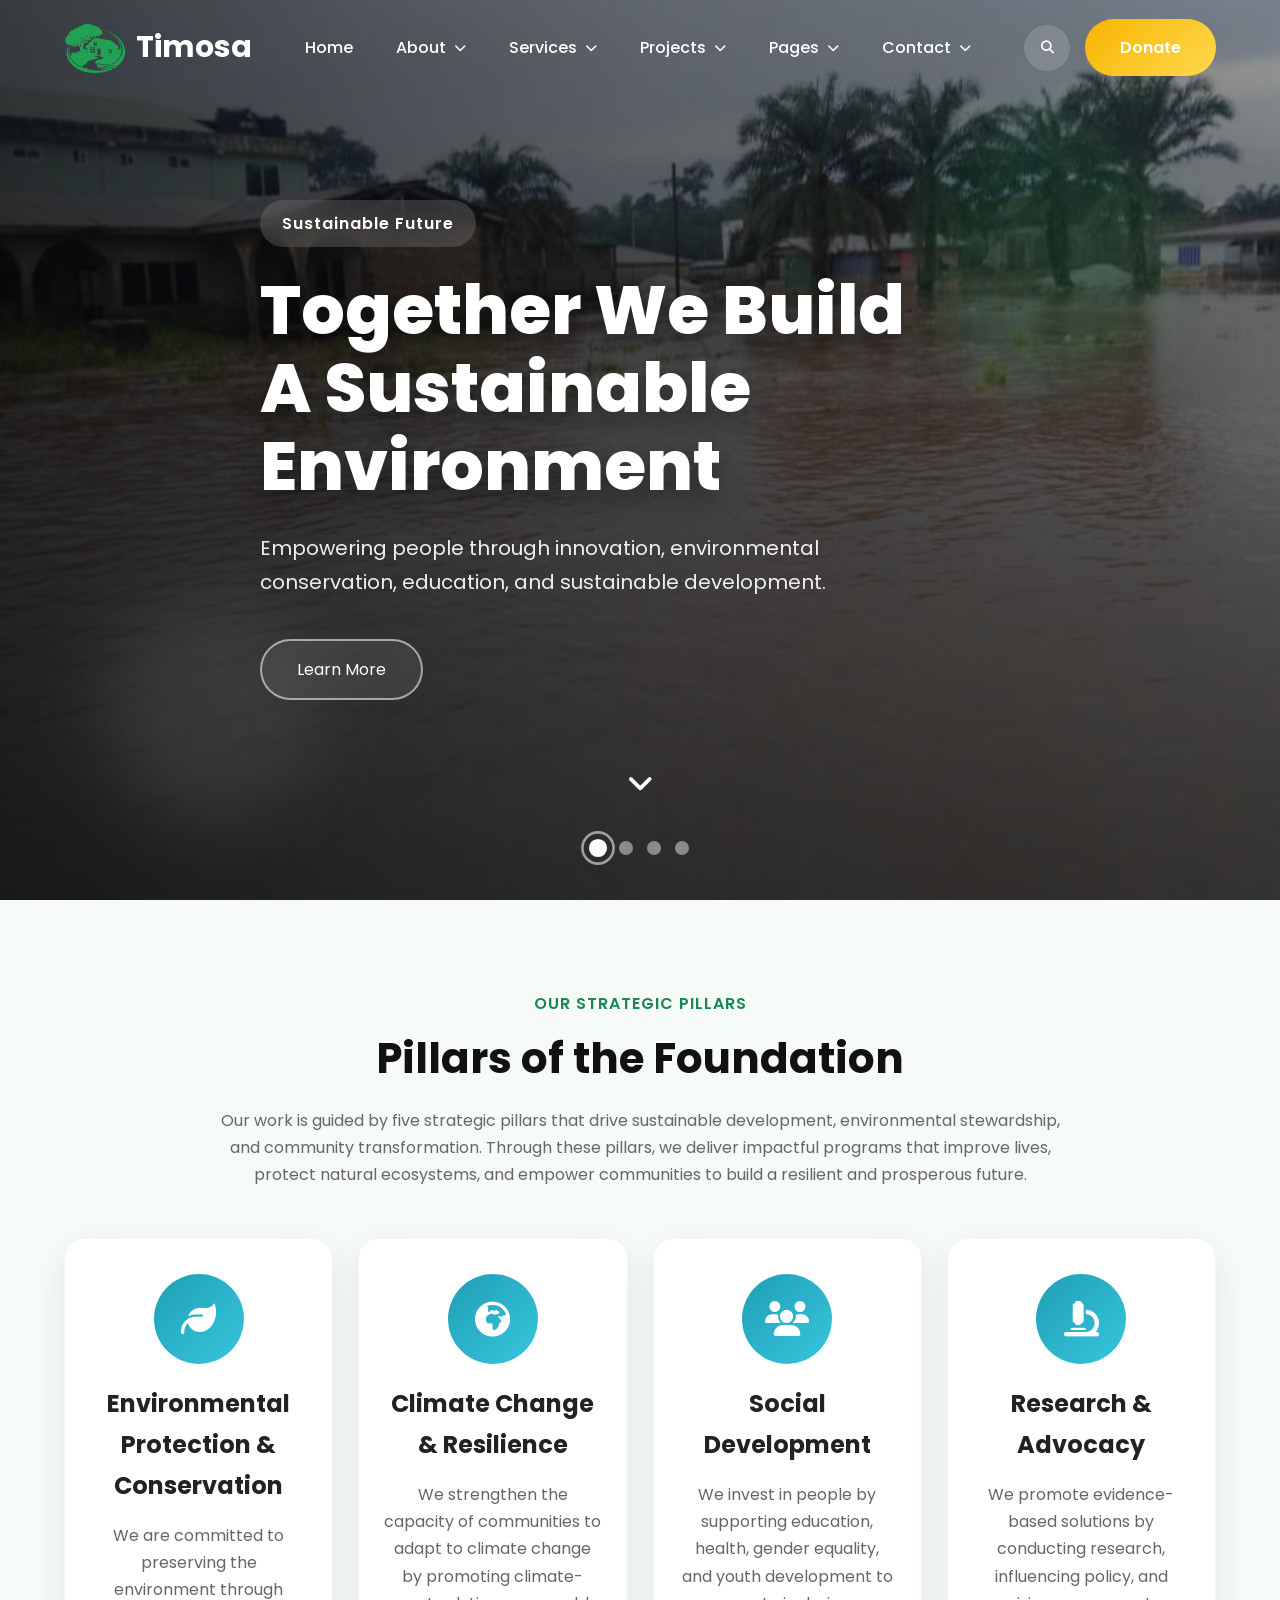
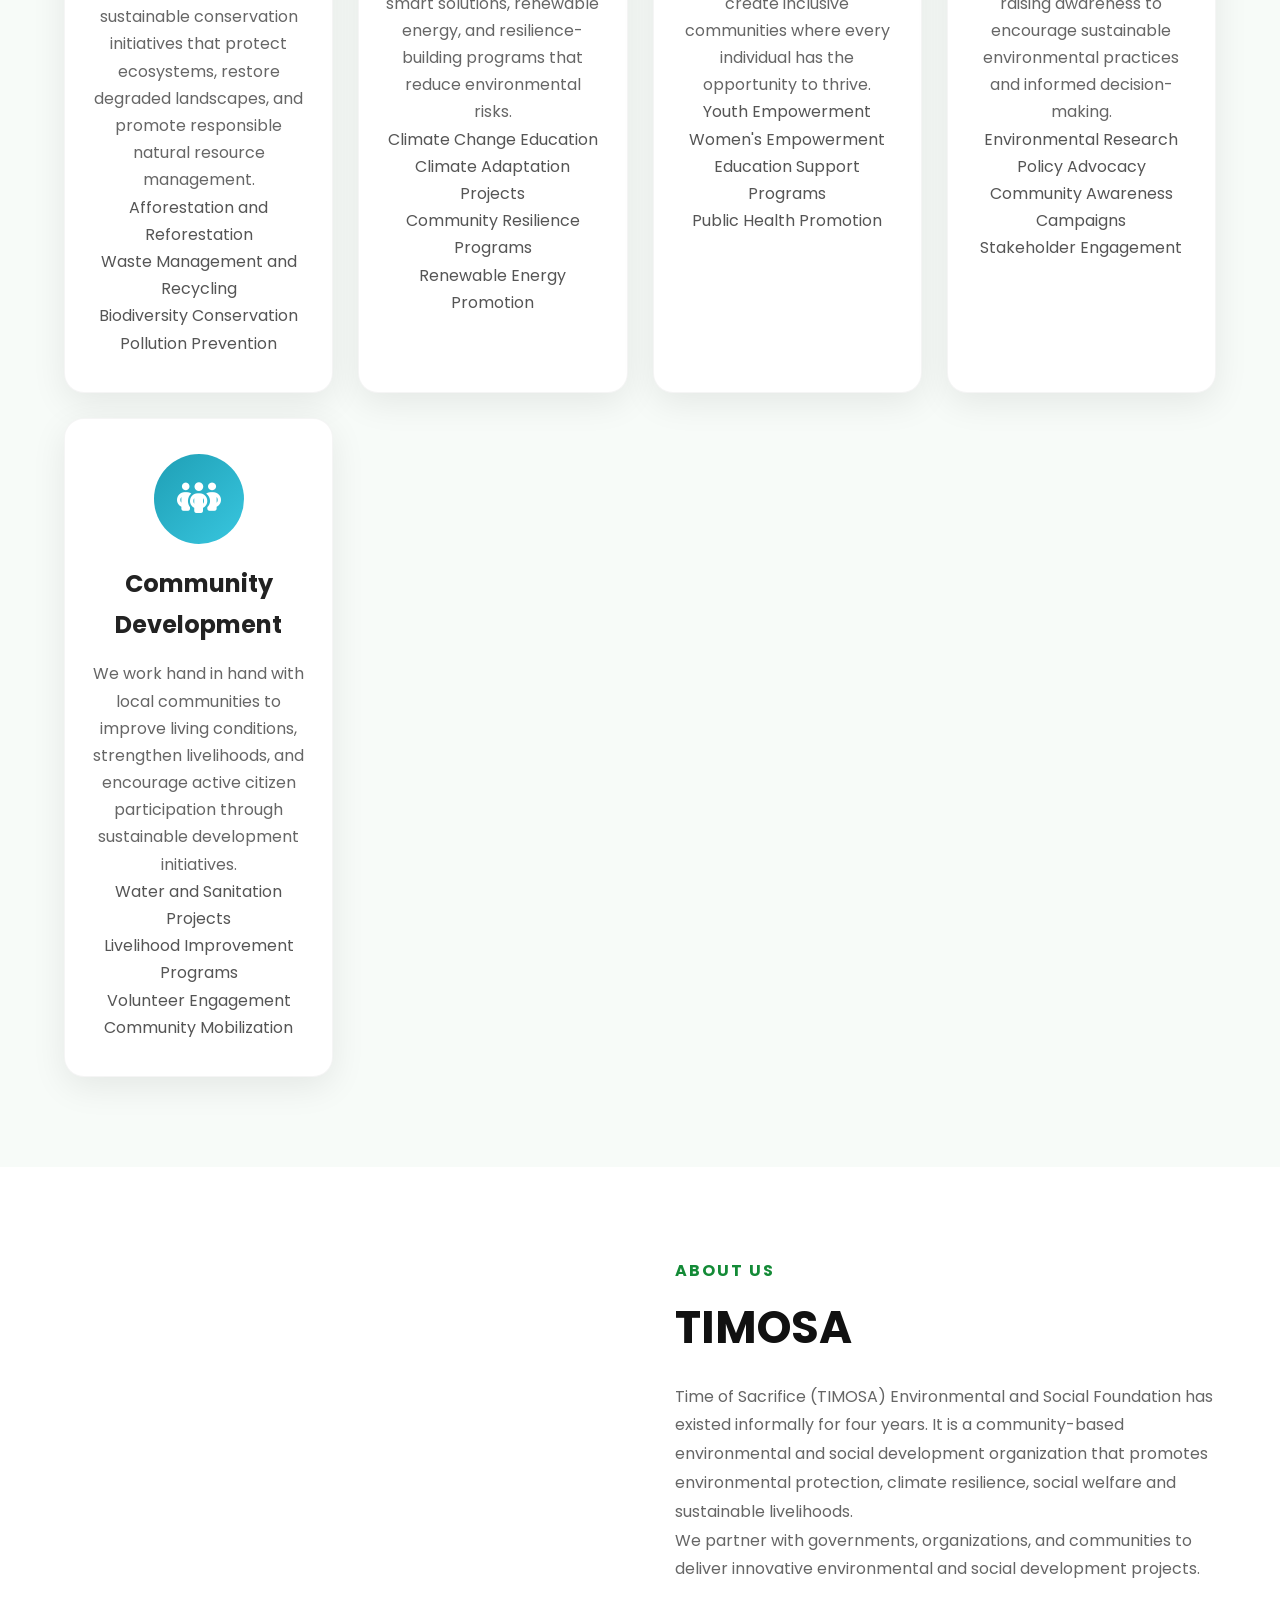
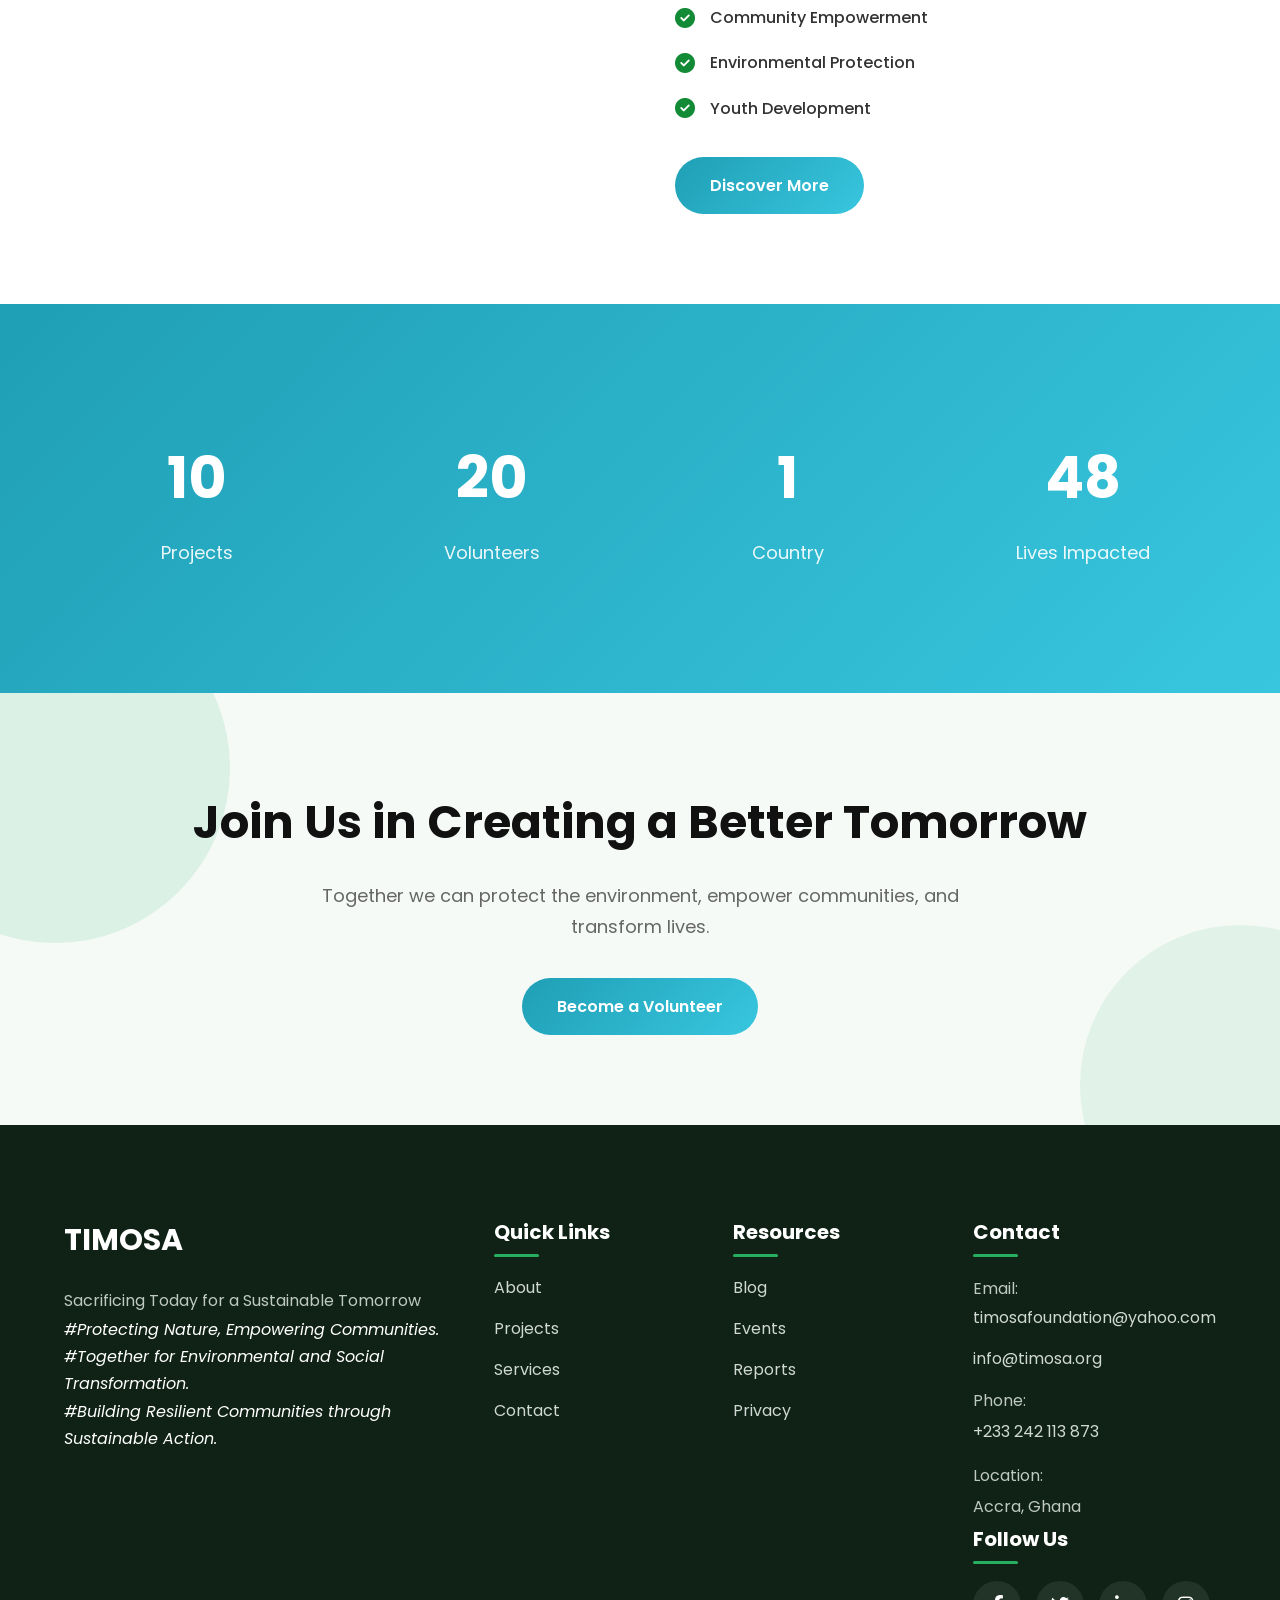
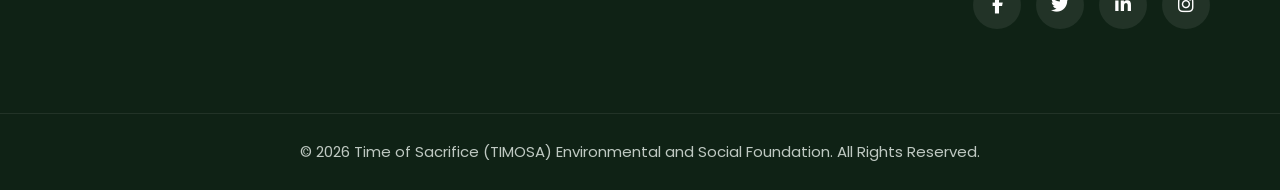
==== index.html @ 7f871d1c "Update index.html" ====
<!DOCTYPE html>
<html lang="en">
<head>
    <meta charset="UTF-8">
    <meta name="viewport" content="width=device-width, initial-scale=1.0">
    <title>TIMOSA Foundation</title>

    <!-- Google Fonts -->
    <link rel="preconnect" href="https://fonts.googleapis.com">
    <link rel="preconnect" href="https://fonts.gstatic.com" crossorigin>

    <link href="https://fonts.googleapis.com/css2?family=Poppins:wght@300;400;500;600;700;800&display=swap" rel="stylesheet">

    <!-- Font Awesome -->
    <link rel="stylesheet"
          href="https://cdnjs.cloudflare.com/ajax/libs/font-awesome/6.6.0/css/all.min.css">

    <link rel="stylesheet" href="style.css">
</head>

<body>

<!--================ PRELOADER ================-->

<div id="preloader">
    <div class="loader">
        <span></span>
        <span></span>
        <span></span>
    </div>
</div>

<!--================ HEADER ================-->



<header id="header">

    <div class="container">

        <nav class="navbar">

            <a href="#" class="logo">
				<img src="logo/logo-green.png" height="50px;">
                Timosa
            </a>

            <ul class="nav-links">

                <li class="dropdown">

                    <a href="index.html">
                        Home
                        
                    </a>

                </li>

                <li class="dropdown">

                    <a href="about.html">
                        About
                        <i class="fas fa-chevron-down"></i>
                    </a>
					

                    <div class="dropdown-menu">

                        <a href="about.html">Mission</a>
                        <a href="about.html">Core Values</a>
                        <a href="about.html">Strategic Pillar/Objectives</a>
						<a href="about.html">Our Story</a>
                        <a href="our_team.html">Our Team</a>

                    </div>

                </li>

                <li class="dropdown">

                    <a href="services.html">
                        Services
                        <i class="fas fa-chevron-down"></i>
                    </a>

                    <div class="dropdown-menu mega">

                        <div>

                            <h4>Solutions</h4>

                            <a href="services.html">Community Clean Up</a>
                            <a href="#">Clean Water</a>
                            <a href="#">Reafforestation</a>

                        </div>

                        <div>

                            <h4>Programs</h4>

                            <a href="#">Health</a>
                            <a href="#">Education</a>
                            <a href="#">Environment</a>

                        </div>

                    </div>

                </li>

                <li class="dropdown">

                    <a href="#">
                        Projects
                        <i class="fas fa-chevron-down"></i>
                    </a>

                    <div class="dropdown-menu">

                        <a href="#">Current Projects</a>
                        <a href="#">Gallery</a>
                        <a href="#">Success Stories</a>

                    </div>

                </li>

                <li class="dropdown">

                    <a href="#">
                        Pages
                        <i class="fas fa-chevron-down"></i>
                    </a>

                    <div class="dropdown-menu">

                        <a href="#">FAQ</a>
                        <a href="#">Testimonials</a>
                        <a href="#">Blog</a>

                    </div>

                </li>

                <li class="dropdown">

                    <a href="#">
                        Contact
                        <i class="fas fa-chevron-down"></i>
                    </a>

                    <div class="dropdown-menu">

                        <a href="#">Contact Us</a>
                        <a href="#">Support</a>
                        <a href="#">Donate</a>

                    </div>

                </li>

            </ul>

            <div class="nav-right">

                <button class="search-btn">
                    <i class="fas fa-search"></i>
                </button>

                <a href="#" class="btn-primary" style=" background:linear-gradient(135deg,#f7b500,#ffd84d);">
                    Donate
                </a>

                <div class="menu-toggle">

                    <span></span>
                    <span></span>
                    <span></span>

                </div>

            </div>

        </nav>

    </div>

</header>

<!--================ HERO ================-->
<section id="home" class="hero">

    <div class="hero-slider">

        <div class="slide active"
             style="background-image:url('images/1.jpg');">
        </div>

        <div class="slide"
             style="background-image:url('images/2.jpg');">
        </div>

        <div class="slide"
             style="background-image:url('images/3.jpg');">
        </div>

        <div class="slide"
             style="background-image:url('images/4.jpg');">
        </div>

    </div>

    <div class="overlay"></div>

    <div class="hero-content">

        <span class="subtitle">
            Sustainable Future
        </span>

        <h1>
            Together We Build
            <br>
            A Sustainable Environment
        </h1>

        <p>
			
            Empowering people through innovation,
            environmental conservation, education,
            and sustainable development.

        </p>

        <div class="hero-buttons">

       <!----     <a href="#" class="btn-primary">
                Get Started
            </a>  --->

            <a href="#" class="btn-secondary">
                Learn More
            </a>

        </div>

    </div>
	
	

    <div class="slider-navigation">

        <span class="dot active"></span>
        <span class="dot"></span>
        <span class="dot"></span>
        <span class="dot"></span>

    </div>

    <div class="scroll-down">

        <i class="fa-solid fa-angle-down"></i>

    </div>

</section>

<!--================ STRATEGIC PILLARS ================-->

<section id="features" class="features">

    <div class="container">

        <div class="section-title">

            <span>Our Strategic Pillars</span>

            <h2>
                Pillars of the Foundation
            </h2>

            <p style="max-width:850px; margin:20px auto 0;">
                Our work is guided by five strategic pillars that drive sustainable development,
                environmental stewardship, and community transformation. Through these pillars,
                we deliver impactful programs that improve lives, protect natural ecosystems,
                and empower communities to build a resilient and prosperous future.
            </p>

        </div>

        <div class="feature-grid">

            <!-- Pillar 1 -->

            <div class="feature-card">

                <i class="fas fa-leaf" style=" background:linear-gradient(135deg,#1f9fb5,#38c6df); color: white;"></i>

                <h3>Environmental Protection & Conservation</h3>

                <p>
                    We are committed to preserving the environment through sustainable conservation
                    initiatives that protect ecosystems, restore degraded landscapes, and promote
                    responsible natural resource management.
                </p>

                <ul class="pillar-list">
                    <li>Afforestation and Reforestation</li>
                    <li>Waste Management and Recycling</li>
                    <li>Biodiversity Conservation</li>
                    <li>Pollution Prevention</li>
                </ul>

            </div>

            <!-- Pillar 2 -->

            <div class="feature-card">

                <i class="fas fa-earth-africa" style=" background:linear-gradient(135deg,#1f9fb5,#38c6df); color: white;"></i>

                <h3>Climate Change & Resilience</h3>

                <p>
                    We strengthen the capacity of communities to adapt to climate change by promoting
                    climate-smart solutions, renewable energy, and resilience-building programs that
                    reduce environmental risks.
                </p>

                <ul class="pillar-list">
                    <li>Climate Change Education</li>
                    <li>Climate Adaptation Projects</li>
                    <li>Community Resilience Programs</li>
                    <li>Renewable Energy Promotion</li>
                </ul>

            </div>

            <!-- Pillar 3 -->

            <div class="feature-card">

                <i class="fas fa-users" style=" background:linear-gradient(135deg,#1f9fb5,#38c6df); color: white;"></i>

                <h3>Social Development</h3>

                <p>
                    We invest in people by supporting education, health, gender equality, and youth
                    development to create inclusive communities where every individual has the
                    opportunity to thrive.
                </p>

                <ul class="pillar-list">
                    <li>Youth Empowerment</li>
                    <li>Women's Empowerment</li>
                    <li>Education Support Programs</li>
                    <li>Public Health Promotion</li>
                </ul>

            </div>

            <!-- Pillar 4 -->

            <div class="feature-card">

                <i class="fas fa-microscope" style=" background:linear-gradient(135deg,#1f9fb5,#38c6df); color: white;"></i>

                <h3>Research & Advocacy</h3>

                <p>
                    We promote evidence-based solutions by conducting research, influencing policy,
                    and raising awareness to encourage sustainable environmental practices and
                    informed decision-making.
                </p>

                <ul class="pillar-list">
                    <li>Environmental Research</li>
                    <li>Policy Advocacy</li>
                    <li>Community Awareness Campaigns</li>
                    <li>Stakeholder Engagement</li>
                </ul>

            </div>

            <!-- Pillar 5 -->

            <div class="feature-card">

                <i class="fas fa-people-group" style=" background:linear-gradient(135deg,#1f9fb5,#38c6df); color: white;"></i>

                <h3>Community Development</h3>

                <p>
                    We work hand in hand with local communities to improve living conditions,
                    strengthen livelihoods, and encourage active citizen participation through
                    sustainable development initiatives.
                </p>

                <ul class="pillar-list">
                    <li>Water and Sanitation Projects</li>
                    <li>Livelihood Improvement Programs</li>
                    <li>Volunteer Engagement</li>
                    <li>Community Mobilization</li>
                </ul>

            </div>

        </div>

    </div>

</section>
<!--================ ABOUT ================-->

<section id="about" class="about">

    <div class="container about-grid">

        <div class="about-image">

            <img src="images/about.png" alt="">

        </div>

        <div class="about-content">

            <span>About Us</span>

            <h2>

                TIMOSA

            </h2>

            <p>
			
				Time of Sacrifice (TIMOSA) Environmental and Social Foundation 
				has existed informally for four years. It is a community-based 
				environmental and social development organization that promotes 
				environmental protection, climate resilience, social welfare and 
				sustainable livelihoods. <br>
	
                We partner with governments, organizations,
                and communities to deliver innovative
                environmental and social development projects.

            </p>

            <ul>

                <li><i class="fas fa-check-circle"></i> Community Empowerment</li>

                <li><i class="fas fa-check-circle"></i> Environmental Protection</li>

                <li><i class="fas fa-check-circle"></i> Youth Development</li>

            </ul>

            <a href="#" class="btn-primary" style=" background:linear-gradient(135deg,#1f9fb5,#38c6df); color: white;">

                Discover More

            </a>

        </div>

    </div>

</section>


<!--================ STATS ================-->

<section id="stats" class="stats" style=" background:linear-gradient(135deg,#1f9fb5,#38c6df);">

    <div class="container">

        <div class="stat">

            <h2 class="counter" data-target="10">0</h2>

            <p>Projects</p>

        </div>

        <div class="stat">

            <h2 class="counter" data-target="20">0</h2>

            <p>Volunteers</p>

        </div>

        <div class="stat">

            <h2 class="counter" data-target="1">0</h2>

            <p>Country</p>

        </div>

        <div class="stat">

            <h2 class="counter" data-target="100">0</h2>

            <p>Lives Impacted</p>

        </div>

    </div>

</section>

<!--================ CTA ================-->

<section id="contact" class="cta">

    <div class="container">

        <h2>

            Join Us in Creating a Better Tomorrow

        </h2>

        <p>

            Together we can protect the environment,
            empower communities, and transform lives.

        </p>

        <a href="#" class="btn-primary" style=" background:linear-gradient(135deg,#1f9fb5,#38c6df); color: white;">

            Become a Volunteer

        </a>

    </div>

</section>

<!--================ FOOTER ================-->

<footer>

    <div class="container footer-grid">

        <div>

            <h3>TIMOSA</h3>

            <p>
			Sacrificing Today for a Sustainable Tomorrow
			<ul>
			<li><i>#Protecting Nature, Empowering Communities.</i></li>
			<li><i> #Together for Environmental and Social Transformation.</i></li>
			<li><i> #Building Resilient Communities through Sustainable Action.</i></li>
			</ul>

            </p>

        </div>

        <div>

            <h4>Quick Links</h4>

            <a href="about.html">About</a>
            <a href="#">Projects</a>
            <a href="services.html">Services</a>
            <a href="#">Contact</a>

        </div>

        <div>

            <h4>Resources</h4>

            <a href="#">Blog</a>
            <a href="#">Events</a>
            <a href="#">Reports</a>
            <a href="#">Privacy</a>

        </div>

<div class="footer-social">

	<div class="footer-links"> 
	<h4>Contact</h4>
			<p>Email:</p>
			 <a href="mailto:timosafoundation@yahoo.com"> timosafoundation@yahoo.com </a>
			 <a href="mailto:info@timosa.org"> info@timosa.org </a>
			 <p>Phone:</p>
			<p><a href="tel:+233242113873">+233 242 113 873</a></p>
			<p>Location:</p>
			<p>Accra, Ghana</p>
	</div>
	
        <h4>Follow Us</h4>

            <div class="socials">
                <a href="#"><i class="fab fa-facebook-f"></i></a>
                <a href="#"><i class="fab fa-twitter"></i></a>
                <a href="#"><i class="fab fa-linkedin-in"></i></a>
                <a href="#"><i class="fab fa-instagram"></i></a>
            </div>

</div>



    </div>

    <div class="copyright">

    © 2026 Time of Sacrifice (TIMOSA) Environmental and Social Foundation.
All Rights Reserved.

    </div>

</footer>

<script src="script.js"></script>

</body>
</html>
---- style.css ----
/*==================================================
    GREENLIFE WEBSITE
    STYLE.CSS - PART 1
    Global Styles
    Variables
    Reset
    Preloader
    Header
    Navigation
    Dropdown Menu
===================================================*/

/*==============================
Google Font
==============================*/

@import url('https://fonts.googleapis.com/css2?family=Poppins:wght@300;400;500;600;700;800&display=swap');

/*==============================
CSS VARIABLES
==============================*/

:root{

    --primary:#138a36;
    --primary-dark:#0d6b2a;
    --primary-light:#27ae60;

    --secondary:#49c16d;

    --accent:#b7e4c7;

    --white:#ffffff;

    --dark:#1b1b1b;

    --text:#555;

    --heading:#111;

    --light:#f5f9f6;

    --border:#e6ece7;

    --shadow:
    0 15px 40px rgba(0,0,0,.08);

    --shadow-hover:
    0 20px 60px rgba(0,0,0,.15);

    --radius:14px;

    --transition:.4s ease;

}

/*==============================
RESET
==============================*/

*{

    margin:0;
    padding:0;
    box-sizing:border-box;

}

html{

    scroll-behavior:smooth;

}

body{

    font-family:'Poppins',sans-serif;

    background:#fff;

    color:var(--text);

    overflow-x:hidden;

    line-height:1.7;

}

img{

    width:100%;

    display:block;

}

ul{

    list-style:none;

}

a{

    text-decoration:none;

}

.container{

    width:90%;

    max-width:1250px;

    margin:auto;

}



/*==============================
CUSTOM SCROLLBAR
==============================*/

::-webkit-scrollbar{

    width:10px;

}

::-webkit-scrollbar-track{

    background:#ececec;

}

::-webkit-scrollbar-thumb{

    background:var(--primary);

    border-radius:20px;

}

::-webkit-scrollbar-thumb:hover{

    background:var(--primary-dark);

}

/*==============================
PRELOADER
==============================*/

#preloader{

    position:fixed;

    inset:0;

    background:#fff;

    z-index:99999;

    display:flex;

    justify-content:center;

    align-items:center;

    transition:.7s;

}

.loader{

    display:flex;

    gap:10px;

}

.loader span{

    width:18px;

    height:18px;

    border-radius:50%;

    background:var(--primary);

    animation:loader .8s infinite alternate;

}

.loader span:nth-child(2){

    animation-delay:.2s;

}

.loader span:nth-child(3){

    animation-delay:.4s;

}

@keyframes loader{

    from{

        transform:translateY(0);

        opacity:.5;

    }

    to{

        transform:translateY(-20px);

        opacity:1;

    }

}

/*==============================
HEADER
==============================*/

header{

    position:fixed;

    top:0;

    left:0;

    width:100%;

    z-index:999;

    transition:.4s;

}

header.scrolled{

    background:rgba(255,255,255,.95);

    backdrop-filter:blur(12px);

    box-shadow:0 10px 35px rgba(0,0,0,.08);

}

.navbar{

    display:flex;

    justify-content:space-between;

    align-items:center;

    height:95px;

}

/*==============================
LOGO
==============================*/

.logo{

    display:flex;

    align-items:center;

    gap:10px;

    font-size:30px;

    font-weight:700;

    color:#fff;

    transition:.3s;

}

header.scrolled .logo{

    color:var(--primary);

}

.logo i{

    font-size:35px;

    color:#76d96c;

    animation:leafRotate 6s linear infinite;

}

@keyframes leafRotate{

    from{

        transform:rotate(0);

    }

    to{

        transform:rotate(360deg);

    }

}

/*==============================
NAVIGATION
==============================*/

.nav-links{

    display:flex;

    align-items:center;

    gap:15px;

}

.nav-links>li{

    position:relative;

}

.nav-links>li>a{

    display:flex;

    align-items:center;

    gap:8px;

    padding:35px 14px;

    color:#fff;

    font-weight:500;

    transition:.3s;

}

header.scrolled .nav-links>li>a{

    color:#222;

}

.nav-links>li>a:hover{

    color:#7cff8e;

}

header.scrolled .nav-links>li>a:hover{

    color:var(--primary);

}

.nav-links i{

    font-size:12px;

    transition:.4s;

}

.dropdown:hover>a i{

    transform:rotate(180deg);

}

/*==============================
RIGHT NAV
==============================*/

.nav-right{

    display:flex;

    align-items:center;

    gap:15px;

}

.search-btn{

    width:46px;

    height:46px;

    border-radius:50%;

    border:none;

    cursor:pointer;

    background:rgba(255,255,255,.15);

    color:#fff;

    transition:.3s;

    backdrop-filter:blur(10px);

}

header.scrolled .search-btn{

    background:#edf8ef;

    color:var(--primary);

}

.search-btn:hover{

    transform:translateY(-4px);

    background:var(--primary);

    color:#fff;

}

.btn-primary{

    display:inline-flex;

    align-items:center;

    justify-content:center;

    padding:15px 35px;

    border-radius:40px;

    background:linear-gradient(135deg,
    var(--primary),
    var(--primary-light));

    color:#fff;

    font-weight:600;

   /* box-shadow:0 15px 30px rgba(19,138,54,.30); */

    transition:.35s;

}

.btn-primary:hover{

    transform:translateY(-6px);

    box-shadow:0 20px 40px rgba(19,138,54,.45);

}

/*==============================
HAMBURGER
==============================*/

.menu-toggle{

    display:none;

    cursor:pointer;

    flex-direction:column;

    gap:6px;

}

.menu-toggle span{

    width:30px;

    height:3px;

    border-radius:20px;

    background:#fff;

    transition:.4s;

}

header.scrolled .menu-toggle span{

    background:#111;

}

/*==============================
DROPDOWN MENU
==============================*/

.dropdown-menu{

    position:absolute;

    top:115%;

    left:0;

    min-width:240px;

    background:#fff;

    border-radius:18px;

    box-shadow:
    0 20px 60px rgba(0,0,0,.12);

    padding:15px 0;

    opacity:0;

    visibility:hidden;

    transform:translateY(20px);

    transition:.4s;

    overflow:hidden;

}

.dropdown:hover .dropdown-menu{

    opacity:1;

    visibility:visible;

    transform:translateY(0);

}

.dropdown-menu a{

    display:block;

    padding:14px 25px;

    color:#555;

    font-weight:500;

    transition:.3s;

}

.dropdown-menu a:hover{

    padding-left:35px;

    color:var(--primary);

    background:#f3faf5;

}

/*==============================
MEGA MENU
==============================*/

.dropdown-menu.mega{

    display:grid;

    grid-template-columns:repeat(2,1fr);

    gap:25px;

    width:520px;

    padding:30px;

}

.dropdown-menu h4{

    color:#111;

    margin-bottom:15px;

    font-size:18px;

    position:relative;

}

.dropdown-menu h4::after{

    content:"";

    position:absolute;

    left:0;

    bottom:-8px;

    width:45px;

    height:3px;

    background:var(--primary);

    border-radius:20px;

}

.dropdown-menu.mega a{

    padding:10px 0;

}

.dropdown-menu.mega a:hover{

    padding-left:10px;

    background:none;

}

/*==============================
SECTION TITLES
==============================*/

.section-title{

    text-align:center;

    margin-bottom:70px;

}

.section-title span{

    color:var(--primary);

    text-transform:uppercase;

    font-weight:700;

    letter-spacing:2px;

    display:inline-block;

    margin-bottom:15px;

}

.section-title h2{

    font-size:42px;

    color:#111;

    line-height:1.3;

}
/*==================================================
    STYLE.CSS - PART 2
    HERO SECTION
    HERO IMAGE SLIDER
    HERO CONTENT
    HERO ANIMATIONS
==================================================*/

/*==============================
HERO SECTION
==============================*/

.hero{
    position:relative;
    width:100%;
    height:100vh;
    min-height:750px;
    overflow:hidden;
    display:flex;
    align-items:center;
    justify-content:center;
}

/*==============================
HERO SLIDER
==============================*/

.hero-slider{
    position:absolute;
    inset:0;
    width:100%;
    height:100%;
    z-index:1;
}

.slide{
    position:absolute;
    inset:0;

    background-size:cover;
    background-position:center;
    background-repeat:no-repeat;

    opacity:0;
    visibility:hidden;

    transform:scale(1);

    transition:
        opacity 1.5s ease,
        visibility 1.5s ease;

}

/* Active Slide */

.slide.active{

    opacity:1;
    visibility:visible;

    animation:kenBurns 8s linear forwards;

}

/*==============================
OVERLAY
==============================*/

.overlay{

    position:absolute;
    inset:0;

    background:
    linear-gradient(
        90deg,
        rgba(0,0,0,.70),
        rgba(0,0,0,.45),
        rgba(0,0,0,.30)
    );

    z-index:2;

}

/*==============================
HERO CONTENT
==============================*/

.hero-content{

    position:relative;

    z-index:5;

    max-width:760px;

    width:90%;

    margin:auto;

    color:#fff;

    text-align:left;

}

.hero-content .subtitle{

    display:inline-block;

    padding:10px 22px;

    border-radius:50px;

    background:rgba(255,255,255,.15);

    backdrop-filter:blur(12px);

    font-weight:600;

    letter-spacing:1px;

    margin-bottom:25px;

    opacity:0;

    animation:fadeDown 1s ease forwards;

}

.hero-content h1{

    font-size:68px;

    line-height:1.15;

    font-weight:800;

    margin-bottom:25px;

    text-shadow:0 10px 30px rgba(0,0,0,.45);

    opacity:0;

    animation:fadeLeft 1.2s ease forwards;

}

.hero-content p{

    font-size:20px;

    color:rgba(255,255,255,.92);

    max-width:650px;

    margin-bottom:40px;

    opacity:0;

    animation:fadeRight 1.4s ease forwards;

}
/*==============================
HERO BUTTONS
==============================*/

.hero-buttons{

    display:flex;

    gap:20px;

    flex-wrap:wrap;

    animation:fadeUp 1.5s ease;

}

.btn-secondary{

    display:inline-flex;

    justify-content:center;

    align-items:center;

    padding:15px 35px;

    border-radius:50px;

    color:#fff;

    border:2px solid rgba(255,255,255,.55);

    transition:.4s;

    backdrop-filter:blur(10px);

    background:rgba(255,255,255,.08);

}

.btn-secondary:hover{

    background:#fff;

    color:var(--primary);

    transform:translateY(-6px);

}

/*==============================
SLIDER NAVIGATION
==============================*/

.slider-navigation{

    position:absolute;

    left:50%;

    bottom:45px;

    transform:translateX(-50%);

    display:flex;

    gap:14px;

    z-index:20;

}

.slider-navigation .dot{

    width:14px;

    height:14px;

    border-radius:50%;

    background:rgba(255,255,255,.45);

    cursor:pointer;

    transition:.4s;

    position:relative;

}

.slider-navigation .dot.active{

    background:#fff;

    transform:scale(1.3);

}

.slider-navigation .dot.active::after{

    content:"";

    position:absolute;

    inset:-6px;

    border:2px solid rgba(255,255,255,.55);

    border-radius:50%;

    animation:pulseRing 2s infinite;

}

/*==============================
SCROLL INDICATOR
==============================*/

.scroll-down{

    position:absolute;

    left:50%;

    bottom:90px;

    transform:translateX(-50%);

    color:#fff;

    font-size:30px;

    z-index:10;

    animation:bounce 2s infinite;

}

/*==============================
OPTIONAL FLOATING SHAPES
==============================*/

.hero::before{

    content:"";

    position:absolute;

    width:260px;

    height:260px;

    border-radius:50%;

    background:rgba(39,174,96,.15);

    filter:blur(30px);

    top:120px;

    right:8%;

    z-index:3;

    animation:floatOne 8s ease-in-out infinite;

}

.hero::after{

    content:"";

    position:absolute;

    width:220px;

    height:220px;

    border-radius:50%;

    background:rgba(255,255,255,.08);

    bottom:80px;

    left:8%;

    filter:blur(35px);

    z-index:3;

    animation:floatTwo 10s ease-in-out infinite;

}

/*==============================
HERO IMAGE DARKEN EFFECT
==============================*/

.slide::before{

    content:"";

    position:absolute;

    inset:0;

    background:linear-gradient(
        180deg,
        rgba(0,0,0,.10),
        rgba(0,0,0,.30),
        rgba(0,0,0,.55)
    );

}

/*==============================
HERO CONTENT SPACING
==============================*/

.hero-content>*{

    opacity:0;

    animation-fill-mode:forwards;

}

.hero-content .subtitle{

    animation-delay:.2s;

}

.hero-content h1{

    animation-delay:.4s;

}

.hero-content p{

    animation-delay:.8s;

}

.hero-buttons{

    animation-delay:1.1s;

}

/*==============================
KEYFRAMES
==============================*/

@keyframes kenBurns{

    from{

        transform:scale(1);

    }

    to{

        transform:scale(1.15);

    }

}

@keyframes fadeDown{

    from{

        opacity:0;

        transform:translateY(-40px);

    }

    to{

        opacity:1;

        transform:translateY(0);

    }

}

@keyframes fadeLeft{

    from{

        opacity:0;

        transform:translateX(-60px);

    }

    to{

        opacity:1;

        transform:translateX(0);

    }

}

@keyframes fadeRight{

    from{

        opacity:0;

        transform:translateX(60px);

    }

    to{

        opacity:1;

        transform:translateX(0);

    }

}

@keyframes fadeUp{

    from{

        opacity:0;

        transform:translateY(50px);

    }

    to{

        opacity:1;

        transform:translateY(0);

    }

}

@keyframes bounce{

    0%,20%,50%,80%,100%{

        transform:translate(-50%,0);

    }

    40%{

        transform:translate(-50%,-15px);

    }

    60%{

        transform:translate(-50%,-8px);

    }

}

@keyframes pulseRing{

    from{

        transform:scale(.8);

        opacity:1;

    }

    to{

        transform:scale(1.8);

        opacity:0;

    }

}

@keyframes floatOne{

    0%{

        transform:translateY(0) rotate(0deg);

    }

    50%{

        transform:translateY(-25px) rotate(10deg);

    }

    100%{

        transform:translateY(0) rotate(0deg);

    }

}

@keyframes floatTwo{

    0%{

        transform:translateY(0);

    }

    50%{

        transform:translateY(20px);

    }

    100%{

        transform:translateY(0);

    }

}
/*==================================================
    STYLE.CSS - PART 3
    FEATURES
    ABOUT
    STATS
    CTA
    FOOTER
==================================================*/


/*==================================================
FEATURES SECTION
==================================================*/

.features{
    background:#f7fbf8;
    position:relative;
}

.feature-grid{
    display:grid;
    grid-template-columns:repeat(4,1fr);
    gap:30px;
}

.feature-card{

    background:#fff;

    padding:45px 35px;

    border-radius:20px;

    text-align:center;

    position:relative;

    overflow:hidden;

    transition:.45s ease;

    box-shadow:0 15px 40px rgba(0,0,0,.06);

    border:1px solid rgba(0,0,0,.04);

}

.feature-card::before{

    content:"";

    position:absolute;

    top:0;
    left:0;

    width:100%;
    height:5px;

    background:linear-gradient(90deg,
        var(--primary),
        var(--primary-light));

    transform:scaleX(0);

    transition:.45s;

}

.feature-card:hover::before{

    transform:scaleX(1);

}

.feature-card i{

    width:90px;
    height:90px;

    border-radius:50%;

    display:flex;
    align-items:center;
    justify-content:center;

    margin:0 auto 25px;

    font-size:36px;

    color:#fff;

    background:linear-gradient(135deg,
            var(--primary),
            var(--primary-light));

    transition:.45s;

}

.feature-card h3{

    font-size:24px;

    color:#222;

    margin-bottom:15px;

}

.feature-card p{

    color:#666;

}

.feature-card:hover{

    transform:translateY(-18px);

    box-shadow:0 30px 60px rgba(0,0,0,.15);

}

.feature-card:hover i{

    transform:rotate(12deg) scale(1.12);

}


/*==================================================
ABOUT SECTION
==================================================*/

.about{

    background:#fff;

}

.about-grid{

    display:grid;

    grid-template-columns:1fr 1fr;

    gap:70px;

    align-items:center;

}

.about-image{

    position:relative;

}

.about-image img{

    border-radius:22px;

    box-shadow:0 25px 60px rgba(0,0,0,.15);

}

.about-image::before{

    content:"";

    position:absolute;

    width:160px;

    height:160px;

    background:var(--primary-light);

    opacity:.15;

    border-radius:50%;

    top:-40px;

    left:-40px;

    z-index:-1;

}

.about-image::after{

    content:"";

    position:absolute;

    width:180px;

    height:180px;

    border:8px solid var(--primary);

    border-radius:25px;

    bottom:-35px;

    right:-35px;

    opacity:.12;

    z-index:-1;

}

.about-content span{

    display:inline-block;

    color:var(--primary);

    text-transform:uppercase;

    font-weight:700;

    letter-spacing:2px;

    margin-bottom:15px;

}

.about-content h2{

    font-size:45px;

    color:#111;

    margin-bottom:25px;

    line-height:1.3;

}

.about-content p{

    margin-bottom:25px;

    color:#666;

}

.about-content ul{

    margin-bottom:35px;

}

.about-content li{

    display:flex;

    align-items:center;

    gap:15px;

    margin-bottom:18px;

    color:#333;

    font-weight:500;

}

.about-content li i{

    color:var(--primary);

    font-size:20px;

}


/*==================================================
STATISTICS
==================================================*/

.stats{

    background:
    linear-gradient(rgba(19,138,54,.95),
    rgba(19,138,54,.95)),
    url("images/stats-bg.jpg");

    background-size:cover;

    background-position:center;

    color:#fff;

}

.stats .container{

    display:grid;

    grid-template-columns:repeat(4,1fr);

    gap:30px;

    text-align:center;

}

.stat{

    padding:35px 20px;

    transition:.4s;

}

.stat:hover{

    transform:translateY(-10px);

}

.stat h2{

    font-size:58px;

    font-weight:700;

    margin-bottom:10px;

}

.stat p{

    font-size:18px;

    color:rgba(255,255,255,.9);

}


/*==================================================
CTA
==================================================*/

.cta{

    background:#f6faf7;

    text-align:center;

    position:relative;

    overflow:hidden;

}

.cta::before{

    content:"";

    position:absolute;

    width:350px;

    height:350px;

    border-radius:50%;

    background:rgba(39,174,96,.12);

    left:-120px;

    top:-100px;

}

.cta::after{

    content:"";

    position:absolute;

    width:320px;

    height:320px;

    border-radius:50%;

    background:rgba(39,174,96,.10);

    right:-120px;

    bottom:-120px;

}

.cta .container{

    position:relative;

    z-index:2;

}

.cta h2{

    font-size:46px;

    color:#111;

    margin-bottom:20px;

}

.cta p{

    max-width:700px;

    margin:auto;

    margin-bottom:35px;

    color:#666;

    font-size:18px;

}


/*==================================================
FOOTER
==================================================*/

footer{

    background:#0f2215;

    color:#fff;

    padding-top:90px;

}

.footer-grid{

    display:grid;

    grid-template-columns:2fr 1fr 1fr 1fr;

    gap:50px;

    padding-bottom:70px;

}

footer h3{

    font-size:30px;

    margin-bottom:20px;

}

footer h4{

    margin-bottom:25px;

    font-size:20px;

    position:relative;

}

footer h4::after{

    content:"";

    position:absolute;

    left:0;

    bottom:-8px;

    width:45px;

    height:3px;

    border-radius:30px;

    background:var(--primary-light);

}

footer p{

    color:#bfc9c2;

    line-height:1.9;

}

footer a{

    display:block;

    margin-bottom:14px;

    color:#cfd8d2;

    transition:.35s;

}

footer a:hover{

    color:#6be386;

    transform:translateX(8px);

}

.socials{

    display:flex;

    gap:15px;

    margin-top:20px;

}

.socials a{

    width:48px;

    height:48px;

    display:flex;

    align-items:center;

    justify-content:center;

    border-radius:50%;

    background:rgba(255,255,255,.08);

    color:#fff;

    font-size:18px;

    transition:.4s;

}

.socials a:hover{

    background:var(--primary);

    transform:translateY(-8px) rotate(360deg);

}

.copyright{

    border-top:1px solid rgba(255,255,255,.08);

    text-align:center;

    padding:25px;

    color:#bfc9c2;

    font-size:15px;

}


/*==================================================
COMMON HOVER EFFECTS
==================================================*/

img{

    transition:.45s ease;

}

.about-image:hover img{

    transform:scale(1.04);

}

.btn-primary{

    position:relative;

    overflow:hidden;

}

.btn-primary::before{

    content:"";

    position:absolute;

    top:0;

    left:-120%;

    width:100%;

    height:100%;

    background:rgba(255,255,255,.25);

    transform:skewX(-25deg);

    transition:.7s;

}

.btn-primary:hover::before{

    left:130%;

}


/*==================================================
SCROLL REVEAL ANIMATION CLASSES
==================================================*/

.reveal{

    opacity:0;

    transform:translateY(60px);

    transition:1s ease;

}

.reveal.active{

    opacity:1;

    transform:translateY(0);

}

.reveal-left{

    opacity:0;

    transform:translateX(-60px);

    transition:1s ease;

}

.reveal-left.active{

    opacity:1;

    transform:translateX(0);

}

.reveal-right{

    opacity:0;

    transform:translateX(60px);

    transition:1s ease;

}

.reveal-right.active{

    opacity:1;

    transform:translateX(0);

}

/*====================================================
    STYLE.CSS - PART 4
    RESPONSIVE DESIGN
    MOBILE NAVIGATION
    UTILITIES
    FINAL ANIMATIONS
====================================================*/


/*====================================================
UTILITY CLASSES
====================================================*/

.text-center{
    text-align:center;
}

.text-left{
    text-align:left;
}

.text-right{
    text-align:right;
}

.mt-1{margin-top:10px;}
.mt-2{margin-top:20px;}
.mt-3{margin-top:30px;}
.mt-4{margin-top:40px;}
.mt-5{margin-top:50px;}

.mb-1{margin-bottom:10px;}
.mb-2{margin-bottom:20px;}
.mb-3{margin-bottom:30px;}
.mb-4{margin-bottom:40px;}
.mb-5{margin-bottom:50px;}

.pt-5{
    padding-top:100px;
}

.pb-5{
    padding-bottom:100px;
}


/*====================================================
IMAGE HOVER
====================================================*/

img{
    transition:.45s ease;
}

img:hover{
    transform:scale(1.03);
}


/*====================================================
BUTTON RIPPLE EFFECT
====================================================*/

.btn-primary,
.btn-secondary{
    position:relative;
    overflow:hidden;
}

.btn-primary::after,
.btn-secondary::after{

    content:"";

    position:absolute;

    width:0;
    height:0;

    left:50%;
    top:50%;

    background:rgba(255,255,255,.25);

    border-radius:50%;

    transform:translate(-50%,-50%);

    transition:.6s;

}

.btn-primary:hover::after,
.btn-secondary:hover::after{

    width:320px;
    height:320px;

}


/*====================================================
SMOOTH HOVER EFFECT
====================================================*/

.feature-card,
.stat,
.about-image,
.btn-primary,
.btn-secondary,
.socials a{

    transition:.4s ease;

}


/*====================================================
TABLET
====================================================*/

@media(max-width:1100px){

.feature-grid{

grid-template-columns:repeat(2,1fr);

}

.stats .container{

grid-template-columns:repeat(2,1fr);

}

.footer-grid{

grid-template-columns:repeat(2,1fr);

}

.about-grid{

grid-template-columns:1fr;

gap:50px;

}

.hero-content h1{

font-size:56px;

}

}


/*====================================================
MOBILE NAVIGATION
====================================================*/

@media(max-width:991px){

.menu-toggle{

display:flex;

z-index:9999;

}

.nav-links{

position:fixed;

top:0;

right:-100%;

width:320px;

height:100vh;

background:#ffffff;

padding:120px 30px;

flex-direction:column;

align-items:flex-start;

gap:0;

overflow-y:auto;

transition:.5s;

box-shadow:-10px 0 35px rgba(0,0,0,.1);

}

.nav-links.active{

right:0;

}

.nav-links>li{

width:100%;

}

.nav-links>li>a{

width:100%;

padding:18px 0;

justify-content:space-between;

color:#222 !important;

border-bottom:1px solid #eeeeee;

}

.nav-right .btn-primary{

display:none;

}

.search-btn{

display:none;

}

.dropdown-menu{

position:static;

opacity:1;

visibility:visible;

transform:none;

box-shadow:none;

display:none;

background:#f7f7f7;

border-radius:12px;

margin:10px 0;

padding:10px 0;

}

.dropdown.active .dropdown-menu{

display:block;

}

.dropdown-menu a{

padding:12px 18px;

}

.dropdown-menu.mega{

display:none;

width:100%;

grid-template-columns:1fr;

padding:15px;

}

.dropdown.active .dropdown-menu.mega{

display:grid;

}

header{

background:#ffffff;

box-shadow:0 5px 20px rgba(0,0,0,.08);

}

.logo{

color:var(--primary);

}

.menu-toggle span{

background:#111;

}

}


/*====================================================
TABLET PORTRAIT
====================================================*/

@media(max-width:768px){

.hero{

min-height:700px;

}

.hero-content{

text-align:center;

}

.hero-buttons{

justify-content:center;

}

.hero-content h1{

font-size:44px;

}

.hero-content p{

font-size:18px;

}

.section-title h2{

font-size:34px;

}

.cta h2{

font-size:36px;

}

.about-content h2{

font-size:36px;

}

.stats .container{

grid-template-columns:repeat(2,1fr);

}

.footer-grid{

grid-template-columns:1fr;

text-align:center;

}

.socials{

justify-content:center;

}

footer h4::after{

left:50%;

transform:translateX(-50%);

}

}


/*====================================================
PHONE
====================================================*/

@media(max-width:576px){

.container{

width:92%;

}

.hero{

min-height:650px;

}

.hero-content h1{

font-size:34px;

line-height:1.25;

}

.hero-content p{

font-size:16px;

}

.hero-buttons{

flex-direction:column;

gap:15px;

}

.hero-buttons a{

width:100%;

}

.feature-grid{

grid-template-columns:1fr;

}

.stats .container{

grid-template-columns:1fr;

}

.stat h2{

font-size:46px;

}

.about-content h2{

font-size:30px;

}

.section-title h2{

font-size:28px;

}

.cta h2{

font-size:30px;

}

.footer-grid{

gap:40px;

}

.slider-navigation{

bottom:25px;

}

.scroll-down{

display:none;

}

}


/*====================================================
LARGE DESKTOP
====================================================*/

@media(min-width:1400px){

.container{

max-width:1320px;

}

.hero-content{

max-width:800px;

}

.hero-content h1{

font-size:78px;

}

}


/*====================================================
FLOATING ANIMATIONS
====================================================*/

.float{

animation:float 5s ease-in-out infinite;

}

@keyframes float{

0%{

transform:translateY(0);

}

50%{

transform:translateY(-15px);

}

100%{

transform:translateY(0);

}

}


/*====================================================
ROTATE
====================================================*/

.rotate{

animation:rotate 12s linear infinite;

}

@keyframes rotate{

from{

transform:rotate(0deg);

}

to{

transform:rotate(360deg);

}

}


/*====================================================
FADE UP
====================================================*/

.fade-up{

animation:fadeUp .8s ease forwards;

}

@keyframes fadeUp{

from{

opacity:0;

transform:translateY(50px);

}

to{

opacity:1;

transform:translateY(0);

}

}


/*====================================================
ZOOM IN
====================================================*/

.zoom{

animation:zoomIn .8s ease;

}

@keyframes zoomIn{

from{

opacity:0;

transform:scale(.8);

}

to{

opacity:1;

transform:scale(1);

}

}


/*====================================================
SLIDE LEFT
====================================================*/

.slide-left{

animation:slideLeft .8s ease;

}

@keyframes slideLeft{

from{

opacity:0;

transform:translateX(-60px);

}

to{

opacity:1;

transform:translateX(0);

}

}


/*====================================================
SLIDE RIGHT
====================================================*/

.slide-right{

animation:slideRight .8s ease;

}

@keyframes slideRight{

from{

opacity:0;

transform:translateX(60px);

}

to{

opacity:1;

transform:translateX(0);

}

}


/*====================================================
PULSE
====================================================*/

.pulse{

animation:pulse 2s infinite;

}

@keyframes pulse{

0%{

transform:scale(1);

}

50%{

transform:scale(1.08);

}

100%{

transform:scale(1);

}

}


/*====================================================
BOUNCE
====================================================*/

.bounce{

animation:bounce 2s infinite;

}

@keyframes bounce{

0%,20%,50%,80%,100%{

transform:translateY(0);

}

40%{

transform:translateY(-15px);

}

60%{

transform:translateY(-8px);

}

}


/*====================================================
SCROLLBAR
====================================================*/

::-webkit-scrollbar{

width:10px;

}

::-webkit-scrollbar-thumb{

background:linear-gradient(
180deg,
var(--primary),
var(--primary-light)
);

border-radius:20px;

}

::-webkit-scrollbar-track{

background:#efefef;

}


/*====================================================
SELECTION
====================================================*/

::selection{

background:var(--primary);

color:#ffffff;

}


/*====================================================
SMOOTH TRANSITIONS
====================================================*/

*{

transition:
background-color .3s ease,
color .3s ease,
border-color .3s ease;

}


/*====================================================
This is for only About Section Page
====================================================*/


.about-hero{
    position: relative;
    min-height: 500px;
    display: flex;
    align-items: center;
    justify-content: center;
    background-size: cover;
    background-position: center;
    background-repeat: no-repeat;
    overflow: hidden;
}

.about-hero .overlay{
    position: absolute;
    inset: 0;
    background: linear-gradient(
        rgba(0,0,0,.65),
        rgba(0,0,0,.55)
    );
}

.about-hero .hero-content{
    position: relative;
    z-index: 2;
    color: #fff;
    text-align: center;
    max-width: 800px;
}

.about-hero .subtitle{
    display: inline-block;
    padding: 10px 22px;
    margin-bottom: 20px;
    border-radius: 30px;
    background: rgba(255,255,255,.15);
    backdrop-filter: blur(10px);
    font-weight: 600;
    letter-spacing: 2px;
    text-transform: uppercase;
}

.about-hero h1{
    font-size: 60px;
    font-weight: 800;
    margin-bottom: 20px;
    line-height: 1.2;
}

.about-hero p{
    font-size: 18px;
    color: rgba(255,255,255,.9);
    max-width: 700px;
    margin: 0 auto;
}

/* ==============================
GLOBAL SPACING CONTROL
============================== */

section{
    padding:90px 0;
}


.section-title{
    max-width:850px;
    margin:0 auto 50px;
    text-align:center;
}


.section-title span{
    display:inline-block;
    color:#198754;
    font-weight:600;
    margin-bottom:15px;
    text-transform:uppercase;
    letter-spacing:1px;
}


.section-title h2{
    margin-bottom:20px;
}


.section-title p{
    margin:auto;
    max-width:700px;
    color:#666;
}



/* ==============================
ABOUT SECTION
============================== */

.about-page{
    padding:100px 0;
}





.about-content p{
    margin-bottom:20px;
    line-height:1.8;
}



/* ==============================
MISSION BOX
============================== */


.mission-box{

display:grid;
grid-template-columns:repeat(2,1fr);
gap:25px;
margin-top:40px;

}



.mission-box .box{

background:white;
padding:30px;
border-radius:20px;
box-shadow:0 15px 40px rgba(0,0,0,.08);

}



.mission-box .box i{

font-size:35px;
color:#198754;
margin-bottom:20px;

}



.mission-box h3{
margin-bottom:15px;
}



/* ===================================
FIX GAP BETWEEN ABOUT AND STRATEGIC POSITION
=================================== */


.about-page{
    padding-bottom:40px !important;
}



.about-page .about-grid{
    align-items:flex-start;
}



.about-content{
    padding-bottom:0;
}



.mission-box{
    margin-bottom:0;
}



/* Remove extra spacing after section */

.about-page + .strategic-position{

    padding-top:50px;

}



/* Control section spacing globally */

.strategic-position{

    margin-top:0 !important;

}









/* ==============================
STRATEGIC POSITION
============================== */


.strategic-position{

background:#f8faf8;

}


.position-content{

max-width:900px;
margin:auto;

}



.position-content p{

line-height:1.9;
margin-bottom:25px;

}


.motto-box{

margin-top:40px;
padding:35px;
border-radius:20px;
background:#198754;
color:white;
text-align:center;

}


.motto-box h2{

font-size:28px;
margin-top:15px;

}



/* ==============================
VALUES
============================== */


.values{

background:white;

}


.feature-grid{

display:grid;
grid-template-columns:repeat(4,1fr);
gap:25px;

}



.feature-card{

background:white;
padding:35px 25px;
border-radius:20px;
text-align:center;
box-shadow:0 10px 35px rgba(0,0,0,.08);
transition:.4s;

}



.feature-card:hover{

transform:translateY(-10px);

}



.feature-card i{

font-size:35px;
color:#198754;
margin-bottom:20px;

}




/* ==============================
PILLARS
============================== */


.pillars{

background:#f7faf7;

}


.pillar-grid{

display:grid;
grid-template-columns:repeat(3,1fr);
gap:30px;

}



.pillar-card{

background:white;
padding:35px;
border-radius:25px;
box-shadow:0 15px 35px rgba(0,0,0,.08);
transition:.4s;

}


.pillar-card:hover{

transform:translateY(-10px);

}


.pillar-card .icon{

width:70px;
height:70px;
display:flex;
align-items:center;
justify-content:center;
background:#198754;
color:white;
border-radius:50%;
font-size:30px;
margin-bottom:25px;

}



.pillar-card ul{

padding-left:20px;
margin-top:20px;

}


.pillar-card li{

margin-bottom:10px;
color:#555;

}




/* ==============================
OBJECTIVES
============================== */


.objective-grid{

display:grid;
grid-template-columns:repeat(2,1fr);
gap:30px;

}



.objective-card{

display:flex;
gap:25px;
background:white;
padding:30px;
border-radius:20px;
box-shadow:0 10px 30px rgba(0,0,0,.07);

}



.objective-card .number{

min-width:60px;
height:60px;
border-radius:50%;
background:#198754;
color:white;
display:flex;
align-items:center;
justify-content:center;
font-weight:700;

}



.objective-card i{

font-size:28px;
color:#198754;
margin-bottom:15px;

}



.objective-card h3{

margin-bottom:10px;

}



.objective-card p{

line-height:1.7;
color:#666;

}




/* ==============================
IMPACT SECTION
============================== */


.impact{

background:#198754;

}


.impact-grid{

display:grid;
grid-template-columns:repeat(6,1fr);
gap:20px;

}


.impact-card{

text-align:center;
color:white;

}


.impact-card i{

font-size:35px;
margin-bottom:15px;

}



.impact-card h2{

font-size:40px;

}




/* ==============================
TIMELINE
============================== */


.timeline-wrapper{

max-width:850px;
margin:auto;

}



.timeline-item{

display:flex;
gap:30px;
margin-bottom:40px;

}


.timeline-item .year{

min-width:90px;
height:90px;
border-radius:50%;
background:#198754;
color:white;
display:flex;
align-items:center;
justify-content:center;
font-weight:700;

}



.timeline-item .content{

background:white;
padding:25px;
border-radius:20px;
box-shadow:0 10px 30px rgba(0,0,0,.08);
flex:1;

}




/* ==============================
PUBLIC STATEMENT
============================== */


.statement-box{

max-width:900px;
margin:auto;
padding:60px;
background:#f7faf7;
border-radius:30px;
text-align:center;

}


.statement-box i{

font-size:50px;
color:#198754;

}



/* ==============================
RESPONSIVE
============================== */


@media(max-width:992px){

.feature-grid{
grid-template-columns:repeat(2,1fr);
}


.pillar-grid{
grid-template-columns:repeat(2,1fr);
}


.objective-grid{
grid-template-columns:1fr;
}


.impact-grid{
grid-template-columns:repeat(3,1fr);
}


}


@media(max-width:600px){


.feature-grid,
.pillar-grid,
.mission-box{

grid-template-columns:1fr;

}


.impact-grid{

grid-template-columns:repeat(2,1fr);

}


.timeline-item{

flex-direction:column;

}


}

/*====================================================
This is for only my Team Page
====================================================*/

.team-hero{
    background:
    linear-gradient(rgba(0,0,0,.55),rgba(0,0,0,.55)),
    url(images/1.jpg) center/cover;
}

.feature-card img{
    width:150px;
    height:150px;
    object-fit:cover;
    border-radius:50%;
    margin:0 auto 25px;
    border:6px solid rgba(19,138,54,.12);
    transition:.4s;
}

.feature-card:hover img{
    transform:scale(1.08);
    border-color:var(--primary);
}

.feature-card h5{
    color:var(--primary);
    font-size:15px;
    margin-bottom:18px;
    font-weight:600;
}

.feature-card .socials{
    justify-content:center;
    margin-top:25px;
}

.feature-card .socials a{
    width:42px;
    height:42px;
}

/*========================================
META-STYLE TEAM LAYOUT
========================================*/

.leadership-meta{
    padding:100px 0;
    background:#fff;
}

.board-section{
    background:#f7faf8;
}



.team-grid{

    display:grid;

    grid-template-columns:repeat(auto-fit,minmax(320px,1fr));

    gap:40px;

    margin-top:60px;

}

.team-member{

    background:#fff;

    border-radius:20px;

    overflow:hidden;

    box-shadow:0 5px 5px rgba(0,0,0,.08);

    transition:.4s ease;

    display:flex;

    flex-direction:column;

    height:100%;

}

.team-member:hover{

    transform:translateY(0px);

    box-shadow:0 10px 30px rgba(0,0,0,.12);

}

.team-image{

    height:380px;

    overflow:hidden;

}

.team-image img{

    width:100%;

    height:100%;

    object-fit:cover;

    transition:.5s;

}

.team-member:hover img{

    transform:scale(1.08);

}

.team-info{

    padding:30px;

    display:flex;

    flex-direction:column;

    flex-grow:1;

}

.team-info h3{

    font-size:26px;

    margin-bottom:8px;

}

.team-info .position{

    color:#14833b;

    font-weight:600;

    margin-bottom:18px;

}

.team-info p{

    color:#666;

    line-height:1.8;

    margin-bottom:25px;

    flex-grow:1;

}

.team-info .profile-btn{

    display:inline-flex;

    align-items:center;

    gap:8px;

    color:#14833b;

    font-weight:600;

    text-decoration:none;

    transition:.3s;

}

.team-info .profile-btn:hover{

    gap:14px;

}

/* Responsive */

@media(max-width:1100px){
    .team-grid{
        grid-template-columns:repeat(2,1fr);
    }
}

@media(max-width:576px){
    .team-grid{
        grid-template-columns:1fr;
    }

    .team-info h3{
        font-size:20px;
    }
}



.team-info .read-more{

    display:inline-flex;

    align-items:center;

    gap:10px;

    color:#138a36;

    font-size:15px;

    font-weight:600;

    text-decoration:none;

    transition:.35s ease;

}


.team-info .read-more i{

    transition:.35s ease;

}


.team-info .read-more:hover{

    color:#0b6628;

}


.team-info .read-more:hover i{

    transform:translateX(6px);

}


.full-bio{

    max-height:0;

    overflow:hidden;

    opacity:0;

    transform:translateY(-10px);

    transition:
    max-height .5s ease,
    opacity .4s ease,
    transform .4s ease;

}


.team-member.active .full-bio{

    max-height:3500px;

    opacity:1;

    transform:translateY(0);

    margin-top:20px;

}

.read-more{

    border:none;

    background:none;

    padding:0;

    margin-top:20px;

    color:#138a36;

    font-weight:600;

    cursor:pointer;

    display:flex;

    align-items:center;

    gap:10px;

}


.read-more i{

    transition:.3s;

}


.team-member.active .read-more i{

    transform:rotate(90deg);

}



/*============================
DEPARTMENTS SECTION
=============================*/


.departments{

padding:100px 0;

background:#f7faf7;

}



.department-grid{

display:grid;

grid-template-columns:repeat(2,1fr);

gap:35px;

margin-top:60px;

}




.department-card{

background:#fff;

padding:40px;

border-radius:25px;

display:flex;

gap:30px;

position:relative;

overflow:hidden;

box-shadow:
0 15px 40px rgba(0,0,0,.06);

transition:.4s ease;

}



.department-card::before{

content:"";

position:absolute;

left:0;

top:0;

height:100%;

width:5px;

background:#15803d;

transform:scaleY(0);

transition:.4s;

}



.department-card:hover::before{

transform:scaleY(1);

}



.department-card:hover{

transform:translateY(-10px);

box-shadow:
0 25px 60px rgba(0,0,0,.12);

}





.department-icon{

min-width:75px;

height:75px;

border-radius:50%;

background:#eaf7ee;

display:flex;

align-items:center;

justify-content:center;

font-size:30px;

color:#15803d;

transition:.4s;

}




.department-card:hover .department-icon{

background:#15803d;

color:#fff;

transform:rotateY(360deg);

}





.department-content h3{

font-size:25px;

margin-bottom:15px;

color:#111;

}



.department-content p{

color:#666;

line-height:1.8;

margin-bottom:20px;

}




.department-content ul{

padding:0;

margin:0;

list-style:none;

}



.department-content ul li{

margin-bottom:10px;

color:#555;

position:relative;

padding-left:25px;

}



.department-content ul li::before{

content:"✓";

position:absolute;

left:0;

color:#15803d;

font-weight:700;

}





@media(max-width:900px){


.department-grid{

grid-template-columns:1fr;

}


.department-card{

flex-direction:column;

}


}



/* =====================================
REMOVE GAP BETWEEN ABOUT AND STRATEGIC
===================================== */


.about-page{
    padding-bottom:30px !important;
}


.about-page + .strategic-position{

    padding-top:30px !important;

}


.strategic-position{

    margin-top:0 !important;

}


/*====================================================
END OF STYLE.CSS
====================================================*/
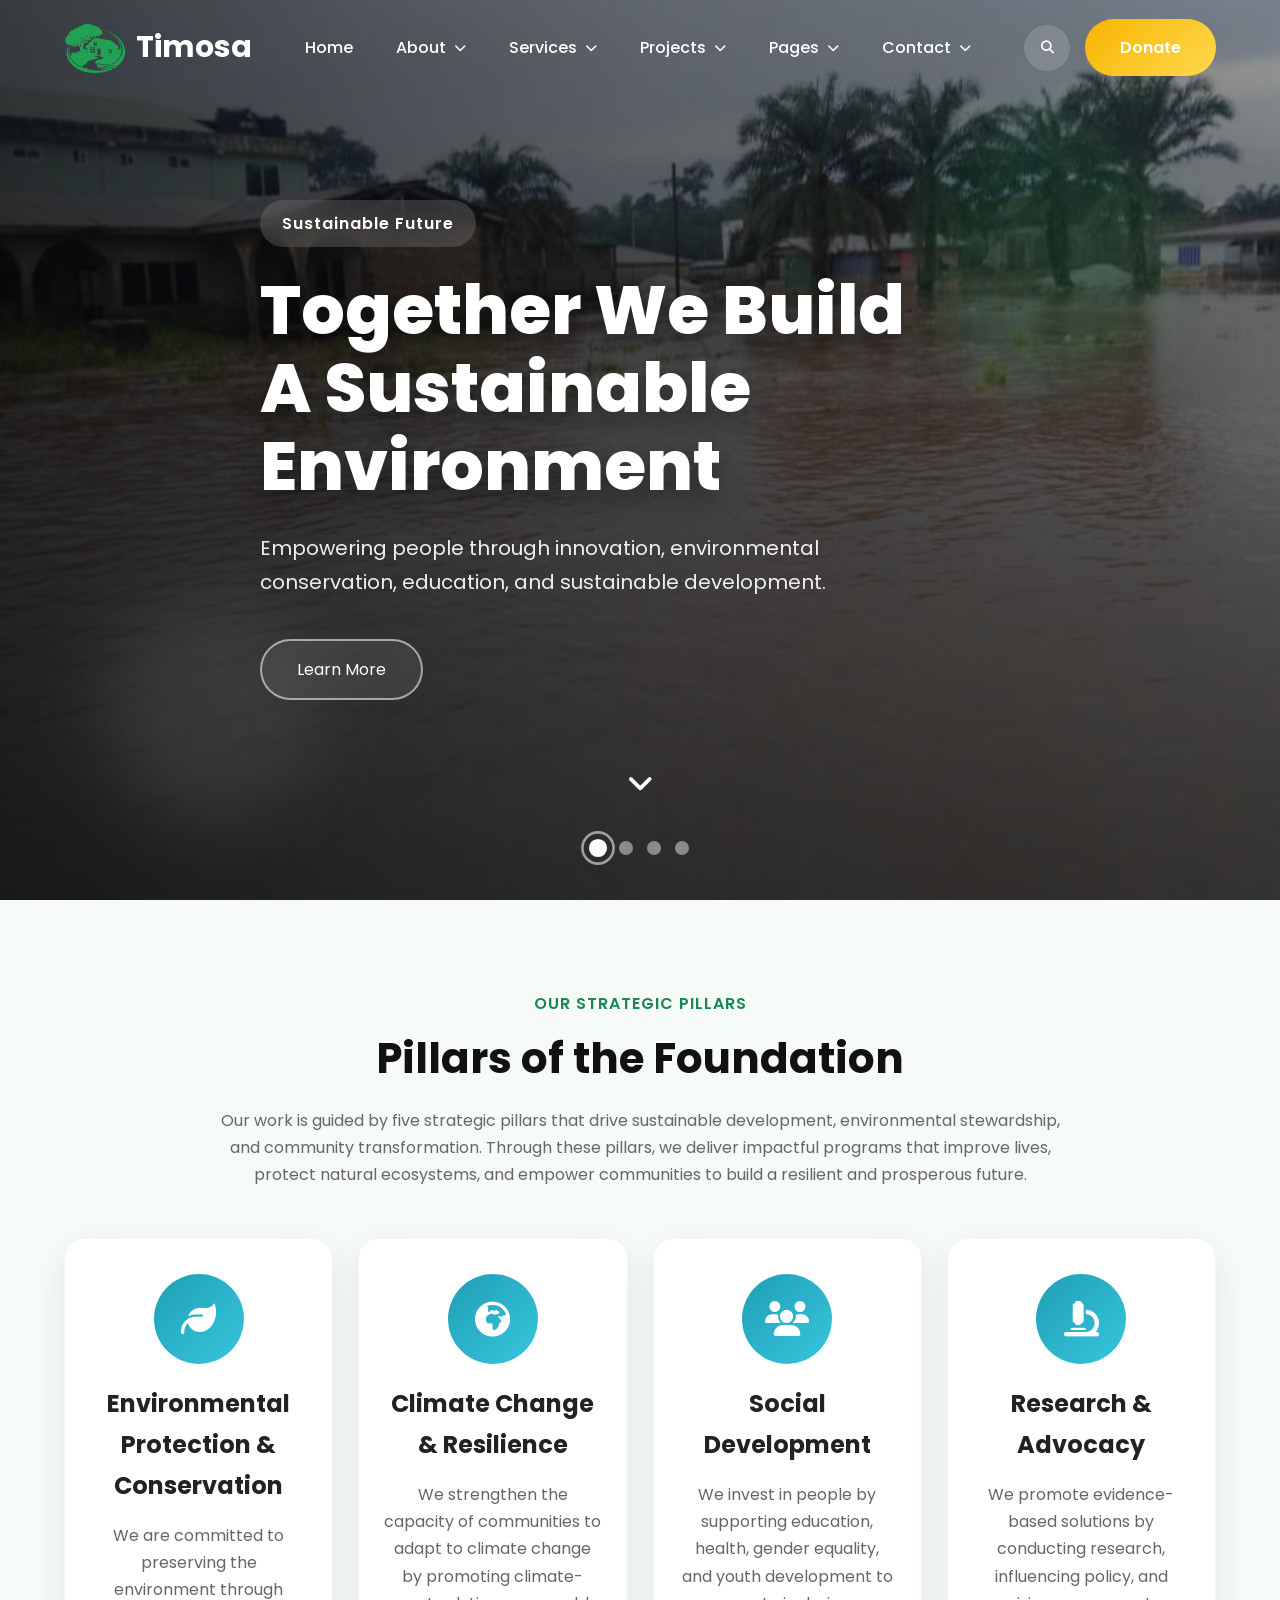
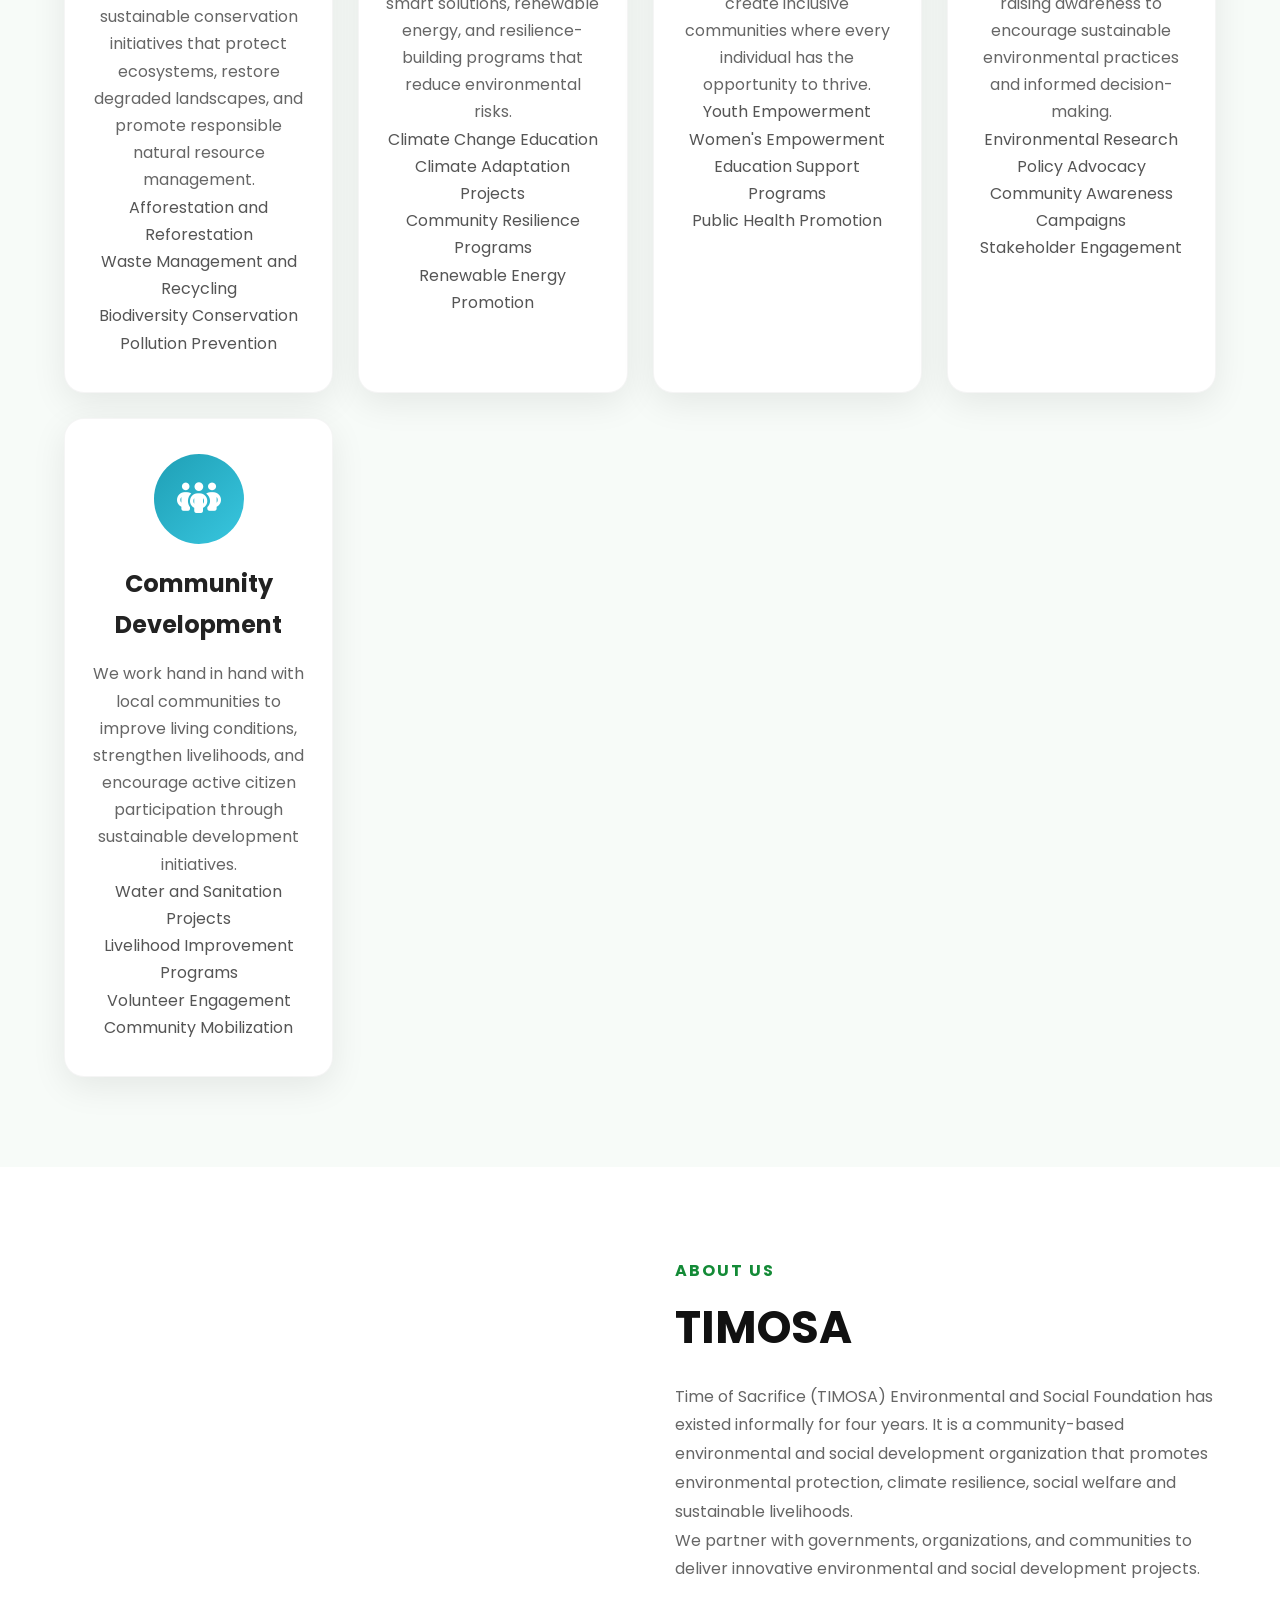
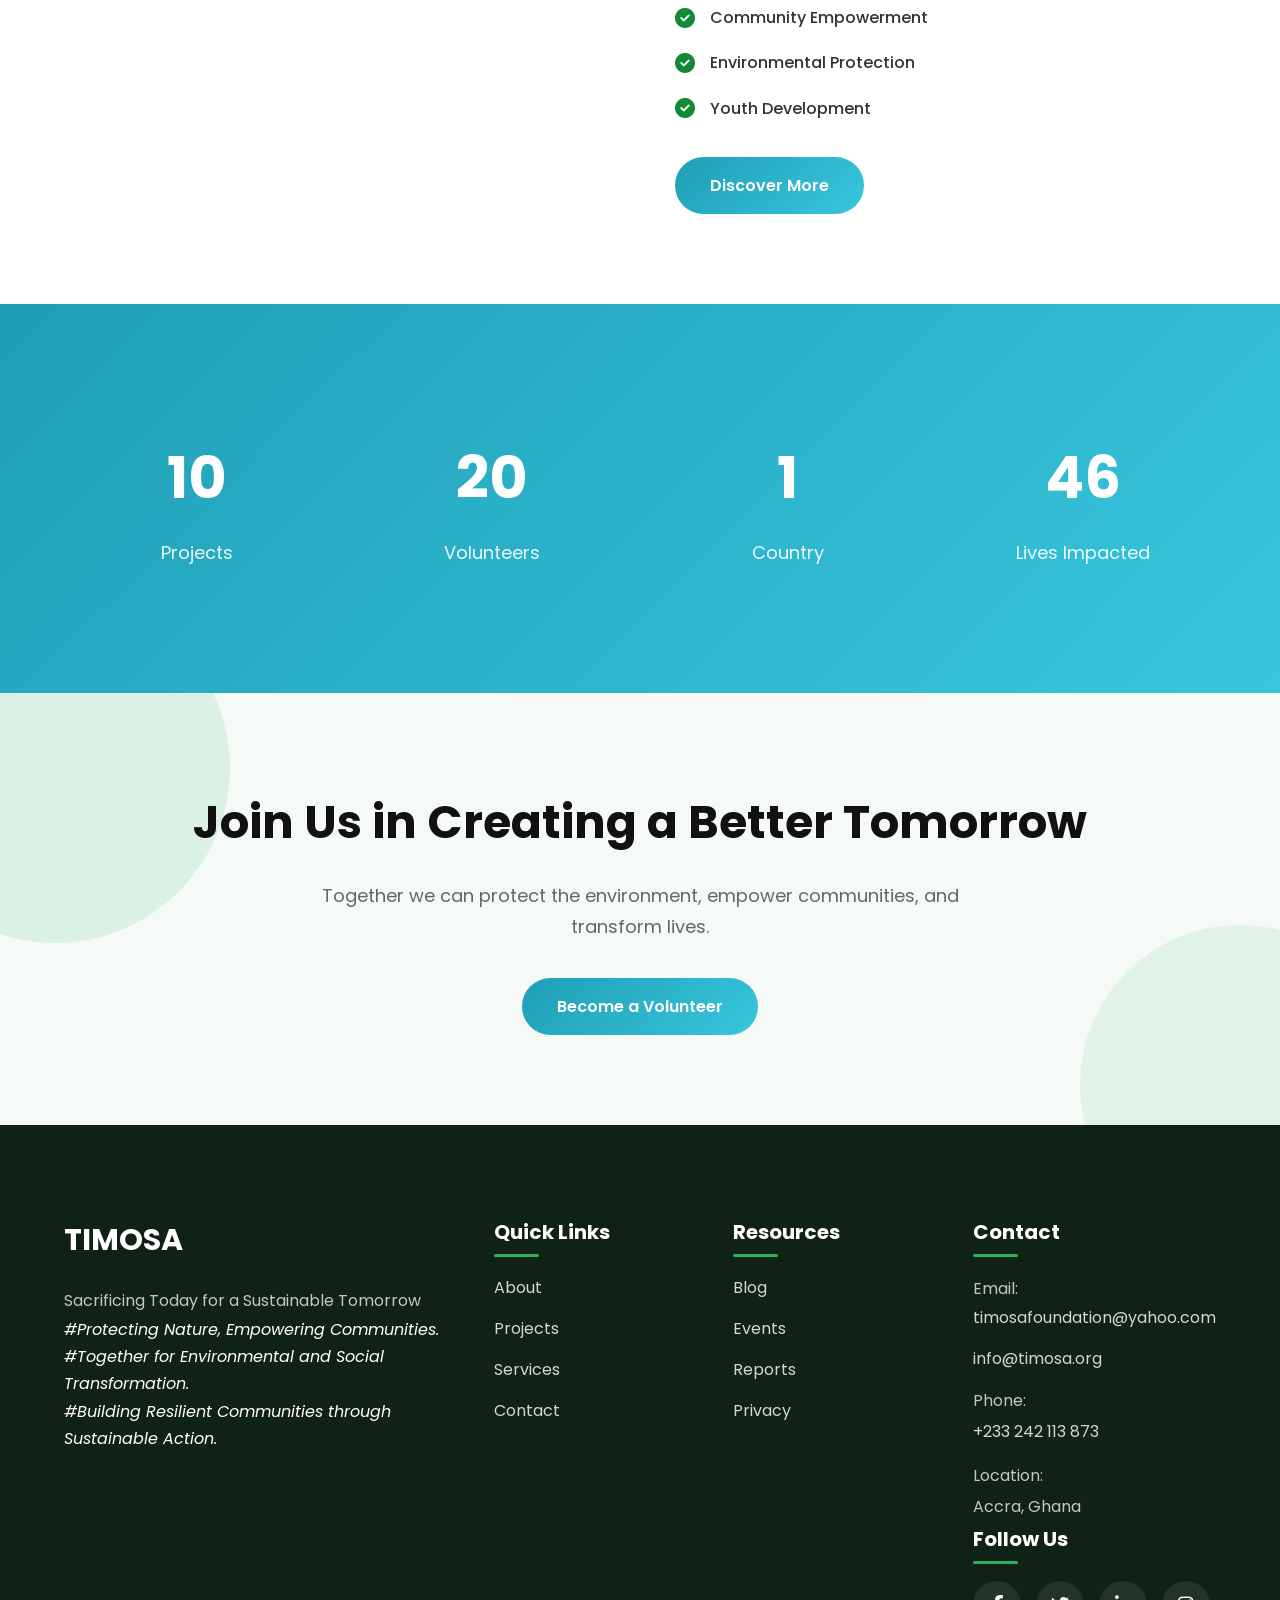
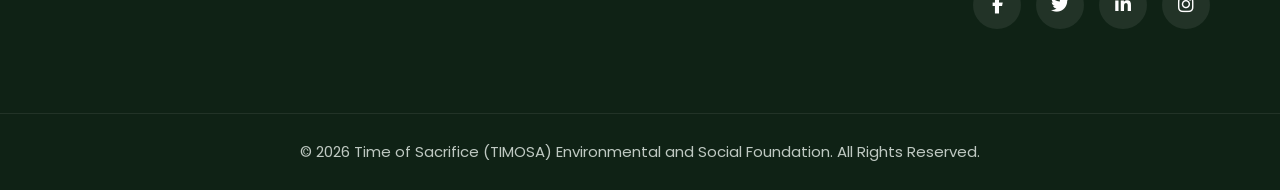
==== commit 12975baf: "Update index.html" ====
--- a/index.html
+++ b/index.html
@@ -239,7 +239,7 @@
                 Get Started
             </a>  --->
 
-            <a href="#" class="btn-secondary">
+            <a href="about.html" class="btn-secondary">
                 Learn More
             </a>
 
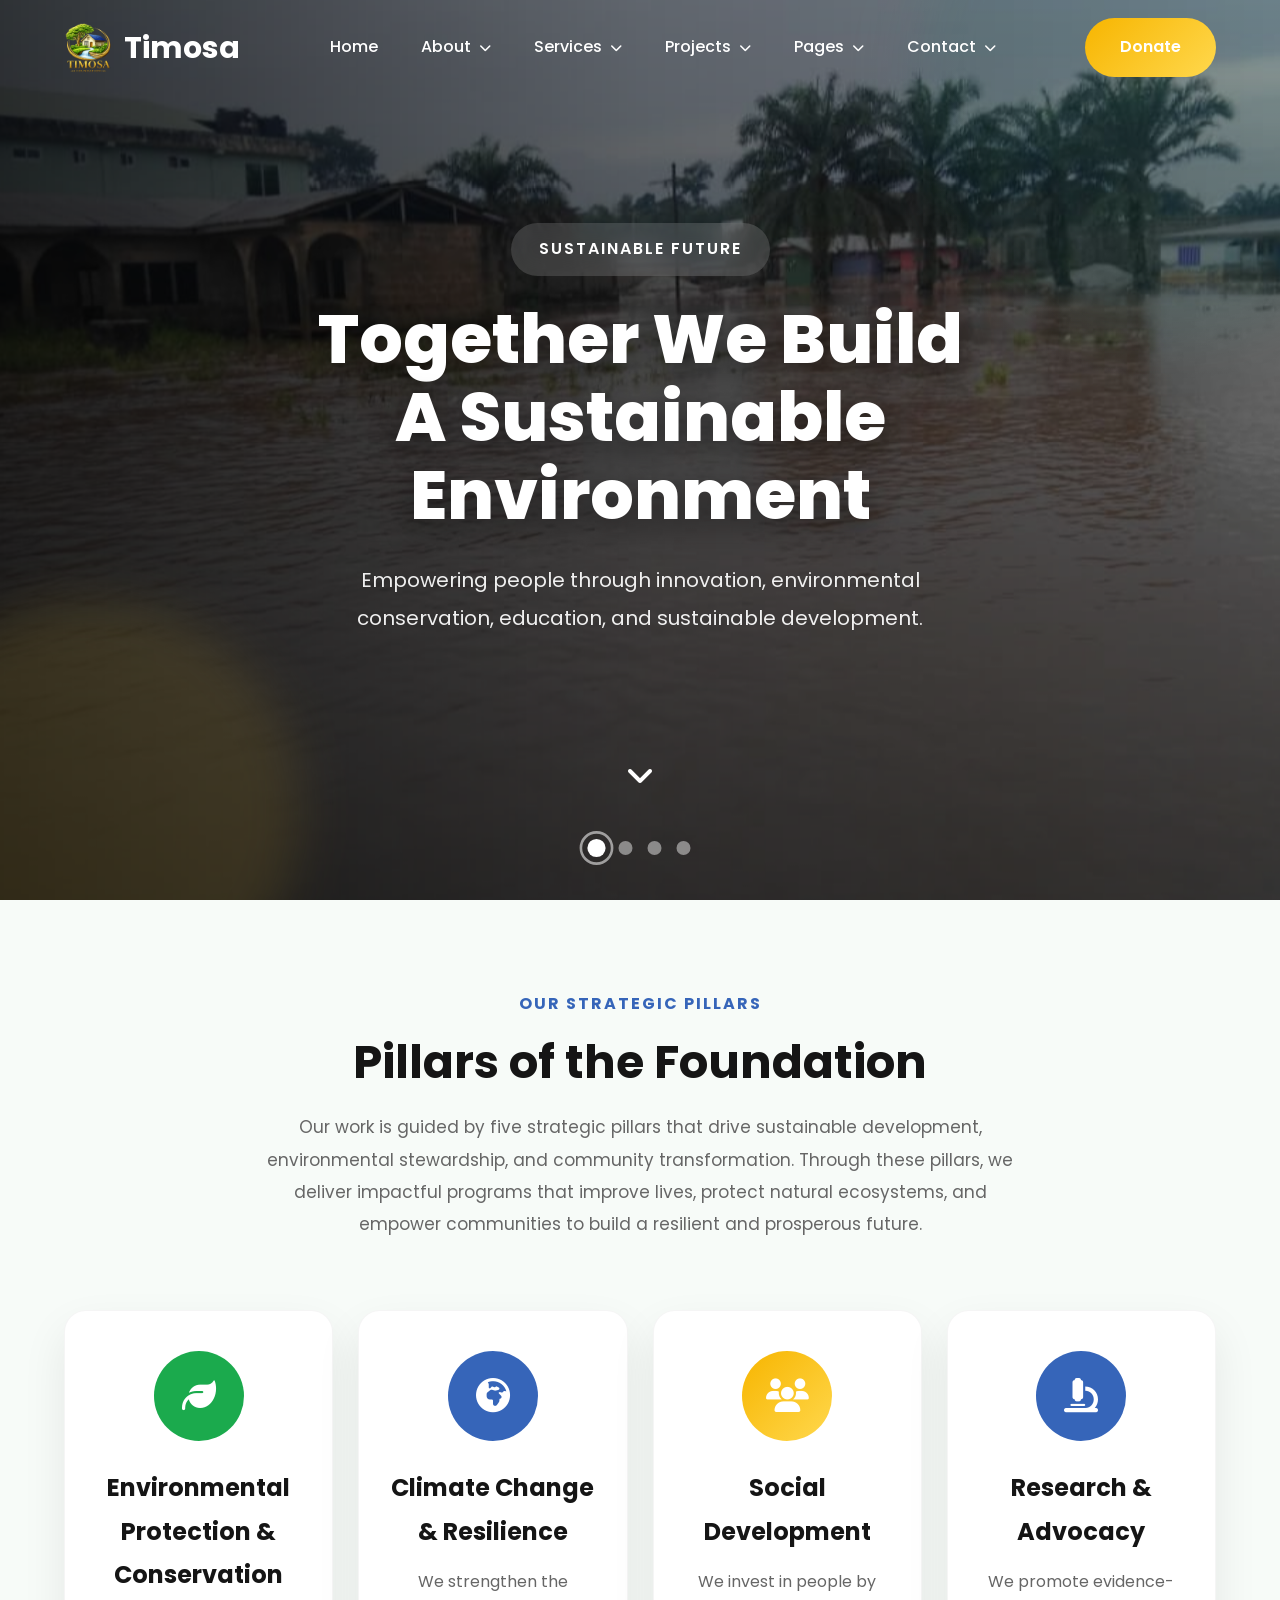
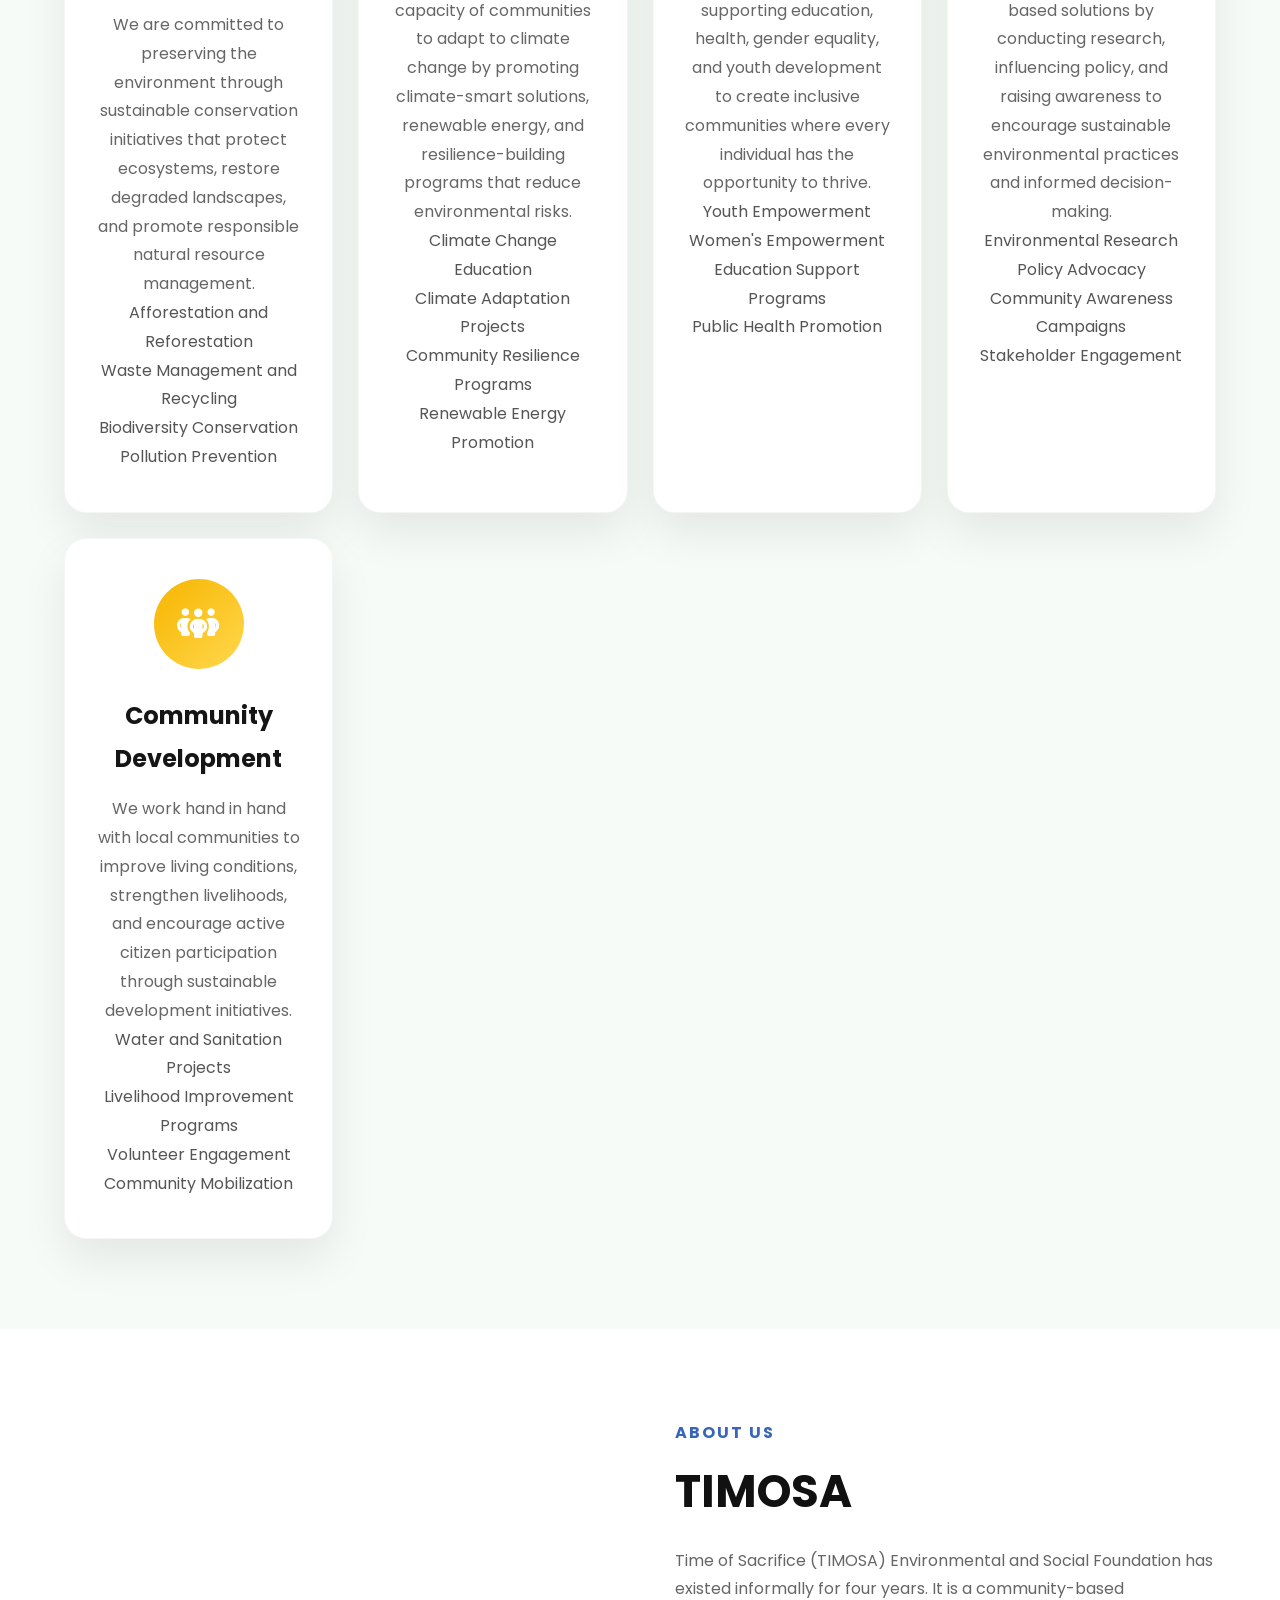
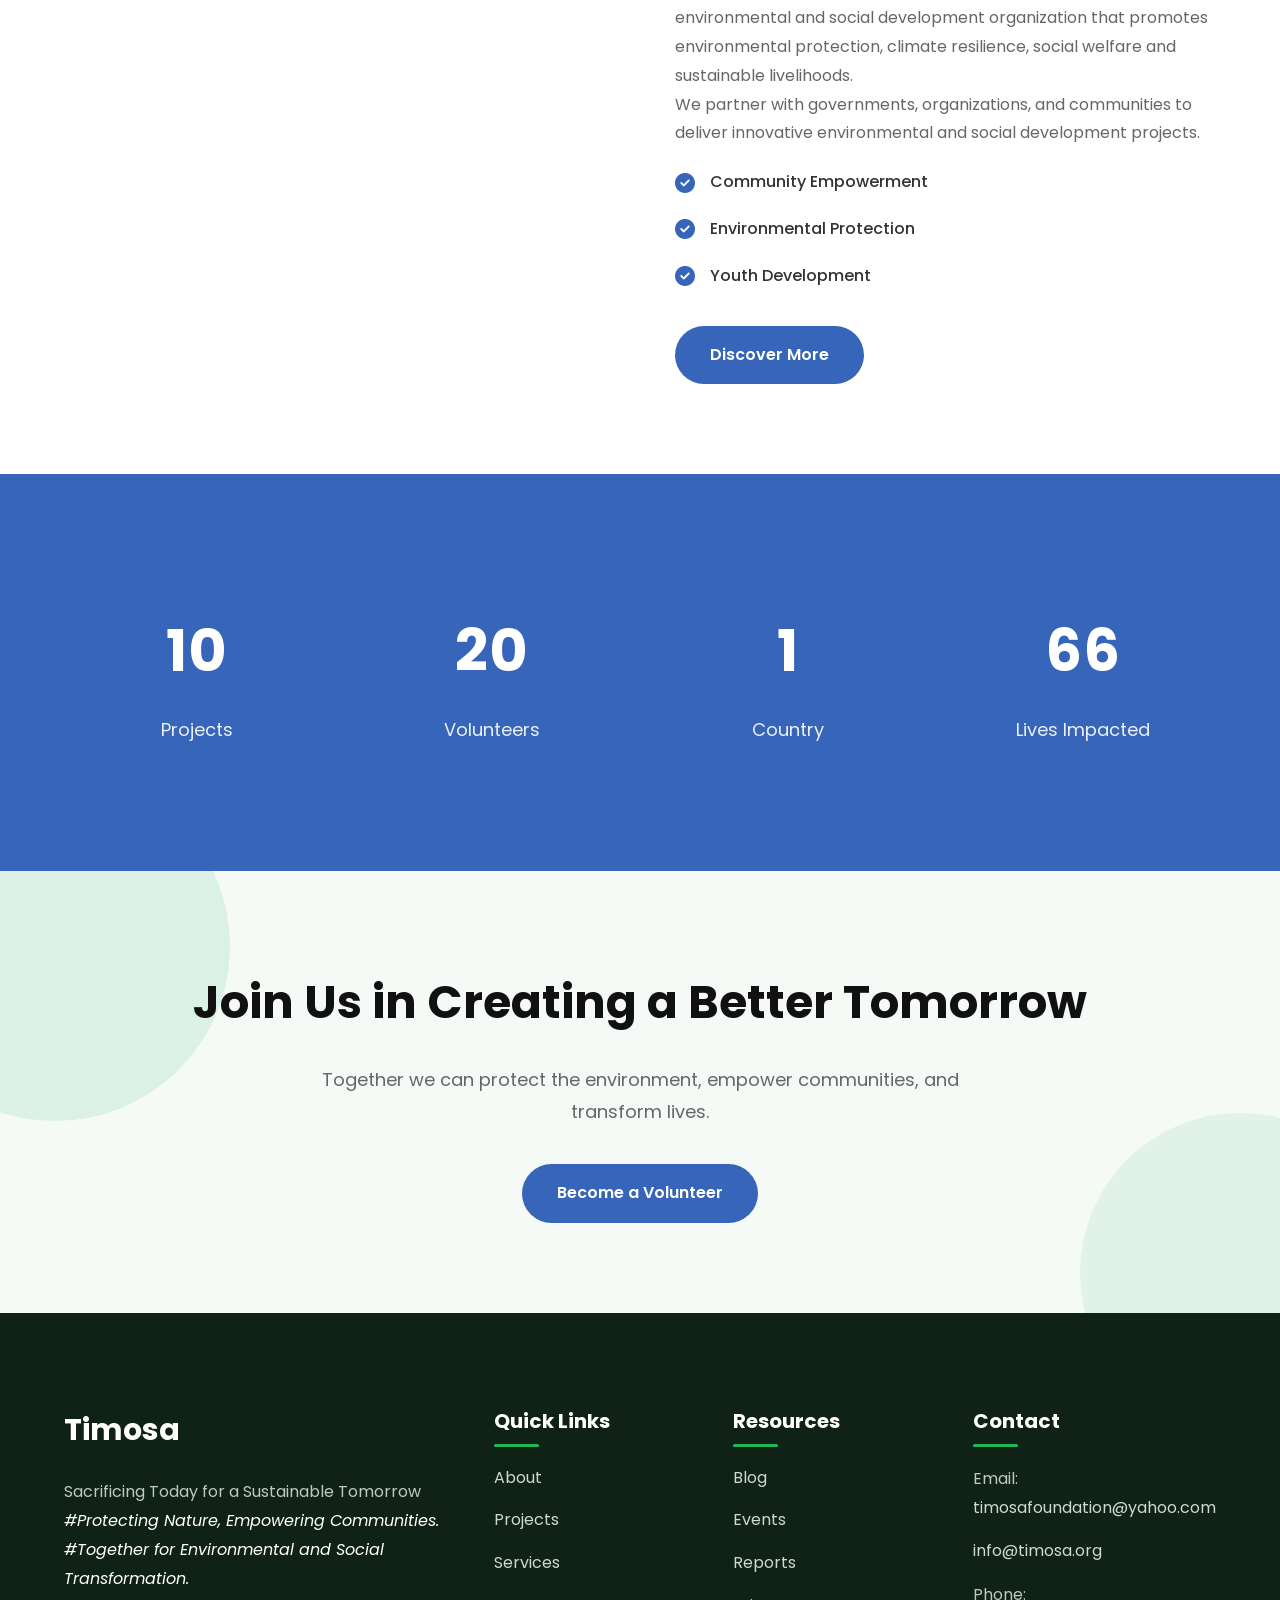
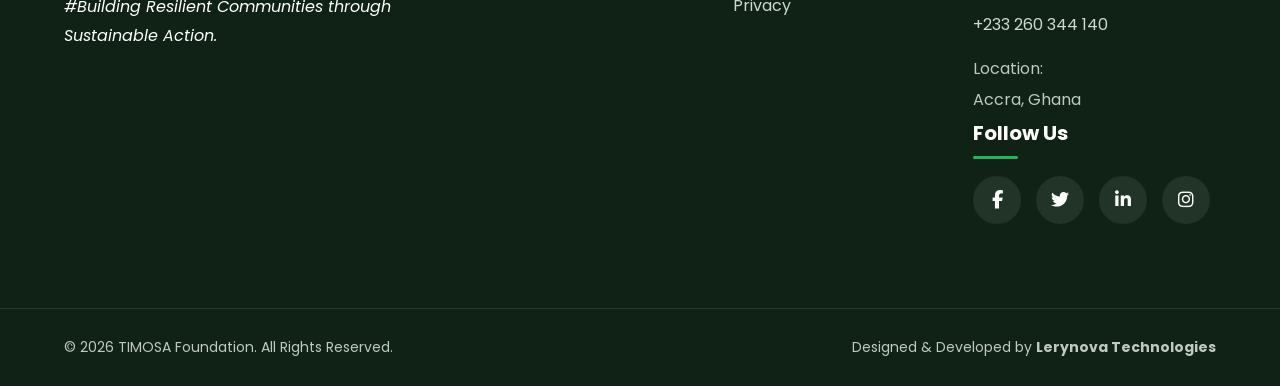
==== commit 31f57a5a: "Add files via upload" ====
--- a/index.html
+++ b/index.html
@@ -1,26 +1,28 @@
 <!DOCTYPE html>
 <html lang="en">
 <head>
-    <meta charset="UTF-8">
-    <meta name="viewport" content="width=device-width, initial-scale=1.0">
-    <title>TIMOSA Foundation</title>
-
-    <!-- Google Fonts -->
-    <link rel="preconnect" href="https://fonts.googleapis.com">
-    <link rel="preconnect" href="https://fonts.gstatic.com" crossorigin>
-
-    <link href="https://fonts.googleapis.com/css2?family=Poppins:wght@300;400;500;600;700;800&display=swap" rel="stylesheet">
-
-    <!-- Font Awesome -->
-    <link rel="stylesheet"
-          href="https://cdnjs.cloudflare.com/ajax/libs/font-awesome/6.6.0/css/all.min.css">
-
-    <link rel="stylesheet" href="style.css">
+<meta charset="UTF-8">
+<meta name="viewport" content="width=device-width, initial-scale=1.0">
+
+<title>TIMOSA Foundation</title>
+
+<link rel="stylesheet" href="style.css">
+<link rel="stylesheet" href="css/services.css">
+
+<link rel="preconnect" href="https://fonts.googleapis.com">
+<link rel="preconnect" href="https://fonts.gstatic.com" crossorigin>
+
+<link href="https://fonts.googleapis.com/css2?family=Poppins:wght@300;400;500;600;700;800&display=swap" rel="stylesheet">
+
+<link rel="stylesheet"
+href="https://cdnjs.cloudflare.com/ajax/libs/font-awesome/6.5.2/css/all.min.css">
+
 </head>
-
 <body>
 
-<!--================ PRELOADER ================-->
+<!--==================================
+PRELOADER
+===================================-->
 
 <div id="preloader">
     <div class="loader">
@@ -30,9 +32,9 @@
     </div>
 </div>
 
-<!--================ HEADER ================-->
-
-
+<!--==================================
+HEADER
+===================================-->
 
 <header id="header">
 
@@ -78,7 +80,7 @@
 
                 <li class="dropdown">
 
-                    <a href="services.html">
+                    <a href="#">
                         Services
                         <i class="fas fa-chevron-down"></i>
                     </a>
@@ -87,21 +89,21 @@
 
                         <div>
 
-                            <h4>Solutions</h4>
+                            <a href="services.html"><h4>Solutions</h4></a>
 
                             <a href="services.html">Community Clean Up</a>
-                            <a href="#">Clean Water</a>
-                            <a href="#">Reafforestation</a>
+                            <a href="services.html">Clean Water</a>
+                            <a href="services.html">Reafforestation</a>
 
                         </div>
 
                         <div>
 
-                            <h4>Programs</h4>
-
-                            <a href="#">Health</a>
-                            <a href="#">Education</a>
-                            <a href="#">Environment</a>
+                            <a href="programs.html"><h4>Programs</h4></a>
+
+                            <a href="programs.html">Health</a>
+                            <a href="programs.html">Education</a>
+                            <a href="programs.html">Environment</a>
 
                         </div>
 
@@ -111,16 +113,16 @@
 
                 <li class="dropdown">
 
-                    <a href="#">
+                    <a href="projects.html">
                         Projects
                         <i class="fas fa-chevron-down"></i>
                     </a>
 
                     <div class="dropdown-menu">
 
-                        <a href="#">Current Projects</a>
-                        <a href="#">Gallery</a>
-                        <a href="#">Success Stories</a>
+                        <a href="projects.html">Current Projects</a>
+                        <a href="projects.html">Gallery</a>
+                        <a href="projects.html">Success Stories</a>
 
                     </div>
 
@@ -152,9 +154,8 @@
 
                     <div class="dropdown-menu">
 
-                        <a href="#">Contact Us</a>
+                        <a href="contact.html">Contact Us</a>
                         <a href="#">Support</a>
-                        <a href="#">Donate</a>
 
                     </div>
 
@@ -164,10 +165,11 @@
 
             <div class="nav-right">
 
-                <button class="search-btn">
+              <!---- <button class="search-btn">
                     <i class="fas fa-search"></i>
                 </button>
-
+			  ---> 
+			  
                 <a href="#" class="btn-primary" style=" background:linear-gradient(135deg,#f7b500,#ffd84d);">
                     Donate
                 </a>
@@ -189,7 +191,7 @@
 </header>
 
 <!--================ HERO ================-->
-<section id="home" class="hero">
+<section id="home" class="about-hero service-hero">
 
     <div class="hero-slider">
 
@@ -213,11 +215,13 @@
 
     <div class="overlay"></div>
 
-    <div class="hero-content">
-
-        <span class="subtitle">
-            Sustainable Future
-        </span>
+    <div class="container">
+
+        <div class="hero-content">
+
+            <span class="subtitle">
+                Sustainable Future
+            </span>
 
         <h1>
             Together We Build
@@ -232,22 +236,25 @@
             and sustainable development.
 
         </p>
-
+		
+		
+		
+		
         <div class="hero-buttons">
 
-       <!----     <a href="#" class="btn-primary">
+<!----------
+            <a href="#" class="btn-primary">
                 Get Started
-            </a>  --->
+            </a>
 
             <a href="about.html" class="btn-secondary">
                 Learn More
             </a>
-
-        </div>
-
-    </div>
-	
-	
+---------->
+
+        </div>
+
+    </div>
 
     <div class="slider-navigation">
 
@@ -259,12 +266,13 @@
     </div>
 
     <div class="scroll-down">
-
         <i class="fa-solid fa-angle-down"></i>
-
     </div>
 
 </section>
+<!--==================================
+INTRODUCTION
+===================================-->
 
 <!--================ STRATEGIC PILLARS ================-->
 
@@ -274,7 +282,7 @@
 
         <div class="section-title">
 
-            <span>Our Strategic Pillars</span>
+            <span style="color: #3665b9;"">Our Strategic Pillars</span>
 
             <h2>
                 Pillars of the Foundation
@@ -295,7 +303,7 @@
 
             <div class="feature-card">
 
-                <i class="fas fa-leaf" style=" background:linear-gradient(135deg,#1f9fb5,#38c6df); color: white;"></i>
+                <i class="fas fa-leaf" style=" background:#1baa4d; color: white;"></i>
 
                 <h3>Environmental Protection & Conservation</h3>
 
@@ -318,7 +326,7 @@
 
             <div class="feature-card">
 
-                <i class="fas fa-earth-africa" style=" background:linear-gradient(135deg,#1f9fb5,#38c6df); color: white;"></i>
+                <i class="fas fa-earth-africa" style="background: #3665b9; color: white;"></i>
 
                 <h3>Climate Change & Resilience</h3>
 
@@ -341,7 +349,7 @@
 
             <div class="feature-card">
 
-                <i class="fas fa-users" style=" background:linear-gradient(135deg,#1f9fb5,#38c6df); color: white;"></i>
+                <i class="fas fa-users" style=" background:linear-gradient(135deg,#f7b500,#ffd84d);"></i>
 
                 <h3>Social Development</h3>
 
@@ -364,7 +372,7 @@
 
             <div class="feature-card">
 
-                <i class="fas fa-microscope" style=" background:linear-gradient(135deg,#1f9fb5,#38c6df); color: white;"></i>
+                <i class="fas fa-microscope" style="background: #3665b9; color: white;"></i>
 
                 <h3>Research & Advocacy</h3>
 
@@ -387,7 +395,7 @@
 
             <div class="feature-card">
 
-                <i class="fas fa-people-group" style=" background:linear-gradient(135deg,#1f9fb5,#38c6df); color: white;"></i>
+                <i class="fas fa-people-group" style=" background:linear-gradient(135deg,#f7b500,#ffd84d);"></i>
 
                 <h3>Community Development</h3>
 
@@ -411,6 +419,9 @@
     </div>
 
 </section>
+
+
+
 <!--================ ABOUT ================-->
 
 <section id="about" class="about">
@@ -425,7 +436,7 @@
 
         <div class="about-content">
 
-            <span>About Us</span>
+            <span style="color: #3665b9;">About Us</span>
 
             <h2>
 
@@ -449,15 +460,15 @@
 
             <ul>
 
-                <li><i class="fas fa-check-circle"></i> Community Empowerment</li>
-
-                <li><i class="fas fa-check-circle"></i> Environmental Protection</li>
-
-                <li><i class="fas fa-check-circle"></i> Youth Development</li>
+                <li><i class="fas fa-check-circle" style="color: #3665b9;"></i> Community Empowerment</li>
+
+                <li><i class="fas fa-check-circle" style="color: #3665b9;"></i> Environmental Protection</li>
+
+                <li><i class="fas fa-check-circle" style="color: #3665b9;"></i> Youth Development</li>
 
             </ul>
 
-            <a href="#" class="btn-primary" style=" background:linear-gradient(135deg,#1f9fb5,#38c6df); color: white;">
+            <a href="#" class="btn-primary" style="background: #3665b9; color: white;">
 
                 Discover More
 
@@ -472,7 +483,7 @@
 
 <!--================ STATS ================-->
 
-<section id="stats" class="stats" style=" background:linear-gradient(135deg,#1f9fb5,#38c6df);">
+<section id="stats" class="stats" style="background: #3665b9;">
 
     <div class="container">
 
@@ -531,7 +542,7 @@
 
         </p>
 
-        <a href="#" class="btn-primary" style=" background:linear-gradient(135deg,#1f9fb5,#38c6df); color: white;">
+        <a href="#" class="btn-primary" style="background: #3665b9; color: white;">
 
             Become a Volunteer
 
@@ -541,7 +552,11 @@
 
 </section>
 
-<!--================ FOOTER ================-->
+
+<!--==================================
+FOOTER
+===================================-->
+
 
 <footer>
 
@@ -549,7 +564,7 @@
 
         <div>
 
-            <h3>TIMOSA</h3>
+            <h3>Timosa</h3>
 
             <p>
 			Sacrificing Today for a Sustainable Tomorrow
@@ -570,7 +585,7 @@
             <a href="about.html">About</a>
             <a href="#">Projects</a>
             <a href="services.html">Services</a>
-            <a href="#">Contact</a>
+	<!---<a href="contact.html">Contact</a>----->
 
         </div>
 
@@ -583,9 +598,9 @@
             <a href="#">Reports</a>
             <a href="#">Privacy</a>
 
-        </div>
-
-<div class="footer-social">
+</div>
+		
+<div class="footer-social"  id="contact">
 
 	<div class="footer-links"> 
 	<h4>Contact</h4>
@@ -593,7 +608,7 @@
 			 <a href="mailto:timosafoundation@yahoo.com"> timosafoundation@yahoo.com </a>
 			 <a href="mailto:info@timosa.org"> info@timosa.org </a>
 			 <p>Phone:</p>
-			<p><a href="tel:+233242113873">+233 242 113 873</a></p>
+			<p><a href="tel:+233260344140">+233 260 344 140</a></p>
 			<p>Location:</p>
 			<p>Accra, Ghana</p>
 	</div>
@@ -601,7 +616,7 @@
         <h4>Follow Us</h4>
 
             <div class="socials">
-                <a href="#"><i class="fab fa-facebook-f"></i></a>
+                <a href="https://www.facebook.com/profile.php?id=100080496078842&mibextid=ZbWKwL"><i class="fab fa-facebook-f"></i></a>
                 <a href="#"><i class="fab fa-twitter"></i></a>
                 <a href="#"><i class="fab fa-linkedin-in"></i></a>
                 <a href="#"><i class="fab fa-instagram"></i></a>
@@ -610,19 +625,43 @@
 </div>
 
 
-
-    </div>
-
+</div>
+  <!--==========================
     <div class="copyright">
 
     © 2026 Time of Sacrifice (TIMOSA) Environmental and Social Foundation.
 All Rights Reserved.
 
     </div>
-
+	
+	  
+    COPYRIGHT
+    ===========================-->
+
+    <div class="footer-bottom">
+
+        <div class="container">
+
+            <p>
+
+                © 2026 TIMOSA Foundation.
+                All Rights Reserved.
+
+            </p>
+
+            <p>
+
+                Designed & Developed by
+                <strong>Lerynova Technologies</strong>
+
+            </p>
+
+        </div>
+
+    </div>
 </footer>
 
-<script src="script.js"></script>
+<script src="js/services.js"></script>
 
 </body>
-</html>
+</html>
--- a/style.css
+++ b/style.css
@@ -20,6 +20,9 @@
 CSS VARIABLES
 ==============================*/
 
+
+
+
 :root{
 
     --primary:#138a36;
@@ -885,7 +888,7 @@
 
     transition:.4s;
 
-    backdrop-filter:blur(10px);
+    backdrop-filter:blur(5px);
 
     background:rgba(255,255,255,.08);
 
@@ -1870,6 +1873,45 @@
 
 }
 
+/* FOOTER BOTTOM */
+
+
+.footer-bottom{
+
+
+    border-top:1px solid rgba(255,255,255,.1);
+
+    padding:25px 0;
+
+}
+
+
+
+.footer-bottom .container{
+
+
+    display:flex;
+
+    justify-content:space-between;
+
+    gap:20px;
+
+    flex-wrap:wrap;
+
+}
+
+
+
+.footer-bottom p{
+
+
+    margin:0;
+
+    font-size:14px;
+
+}
+
+
 
 /*==================================================
 COMMON HOVER EFFECTS
@@ -2082,6 +2124,13 @@
 
 }
 
+.btn-primary,
+.btn-primary:hover,
+.btn-secondary,
+.btn-secondary:hover{
+    box-shadow:none !important;
+}
+
 
 /*====================================================
 SMOOTH HOVER EFFECT
@@ -2388,104 +2437,108 @@
 PHONE
 ====================================================*/
 
-@media(max-width:576px){
-
-.container{
-
-width:92%;
-
-}
-
-.hero{
-
-min-height:650px;
-
-}
-
-.hero-content h1{
-
-font-size:34px;
-
-line-height:1.25;
-
-}
-
-.hero-content p{
-
-font-size:16px;
-
-}
-
-.hero-buttons{
-
-flex-direction:column;
-
-gap:15px;
-
-}
-
-.hero-buttons a{
-
-width:100%;
-
-}
-
-.feature-grid{
-
-grid-template-columns:1fr;
-
-}
-
-.stats .container{
-
-grid-template-columns:1fr;
-
-}
-
-.stat h2{
-
-font-size:46px;
-
-}
-
-.about-content h2{
-
-font-size:30px;
-
-}
-
-.section-title h2{
-
-font-size:28px;
-
-}
-
-.cta h2{
-
-font-size:30px;
-
-}
-
-.footer-grid{
-
-gap:40px;
-
-}
-
-.slider-navigation{
-
-bottom:25px;
-
-}
-
-.scroll-down{
-
-display:none;
-
-}
-
-}
-
+@media (max-width:576px){
+
+    .container{
+        width:94%;
+        margin:0 auto;
+    }
+
+    .navbar{
+        height:75px;
+    }
+
+    .logo{
+        font-size:20px;
+    }
+
+    .logo img{
+        width:42px;
+        height:auto;
+    }
+
+    .hero{
+        min-height:100vh;
+        padding-top:75px;
+    }
+
+    .hero-content{
+        width:100%;
+        max-width:100%;
+        padding:0 15px;
+        text-align:center;
+    }
+
+    .hero-content .subtitle{
+        font-size:13px;
+        padding:10px 20px;
+        margin-bottom:18px;
+    }
+
+    .hero-content h1{
+        font-size:42px;
+        line-height:1.15;
+        margin-bottom:18px;
+        word-break:normal;
+    }
+
+    .hero-content p{
+        font-size:17px;
+        line-height:1.8;
+        max-width:100%;
+        margin:0 auto 30px;
+    }
+
+    .hero-buttons{
+        width:100%;
+        flex-direction:column;
+        gap:15px;
+    }
+
+    .hero-buttons a{
+        width:100%;
+    }
+
+    .slider-navigation{
+        bottom:30px;
+    }
+
+    .scroll-down{
+        display:none;
+    }
+
+}
+
+
+@media (max-width:991px){
+    .hero-content h1{
+        font-size:52px;
+    }
+}
+
+@media (max-width:768px){
+    .hero-content h1{
+        font-size:44px;
+    }
+}
+
+@media (max-width:576px){
+    .hero-content h1{
+        font-size:36px;
+    }
+}
+
+
+.hero-slider,
+.slide{
+    width:100%;
+    height:100%;
+}
+
+.slide{
+    background-size:cover;
+    background-position:center center;
+}
 
 /*====================================================
 LARGE DESKTOP
@@ -3741,7 +3794,7 @@
 
 .team-member.active .full-bio{
 
-    max-height:3500px;
+    max-height:2000px;
 
     opacity:1;
 
@@ -4046,6 +4099,56 @@
 }
 
 
+/*==================================================
+WHY TIMOSA
+==================================================*/
+
+.why-us{
+    background:var(--light);
+}
+
+.why-content span{
+    display:inline-block;
+    color:var(--primary);
+    text-transform:uppercase;
+    letter-spacing:2px;
+    font-size:14px;
+    font-weight:700;
+    margin-bottom:15px;
+}
+
+.why-content h2{
+    color:var(--dark);
+    font-size:42px;
+    margin-bottom:20px;
+}
+
+.why-content p{
+    color:#666;
+    margin-bottom:20px;
+    line-height:1.9;
+}
+
+.why-content ul{
+    margin:30px 0;
+}
+
+.why-content li{
+    display:flex;
+    align-items:center;
+    gap:15px;
+    margin-bottom:15px;
+    color:#333;
+    font-weight:500;
+}
+
+.why-content li i{
+    color:var(--primary);
+    font-size:20px;
+}
+
+
+
 /*====================================================
 END OF STYLE.CSS
-====================================================*/
+====================================================*/
--- a/css/services.css
+++ b/css/services.css
@@ -0,0 +1,2595 @@
+/*=====================================================
+    SERVICE.CSS
+    NGO Environmental Solutions Website
+    Part 1
+    Global Styles
+    Hero Section
+    Services Introduction
+======================================================*/
+
+/*===============================
+ROOT VARIABLES
+================================*/
+
+:root{
+
+    --primary:#138A36;
+    --primary-dark:#0f6d2a;
+    --primary-light:#1fb857;
+
+    --teal:#20B2AA;
+    --teal-dark:#168a84;
+
+    --gold:#F4C430;
+
+    --dark:#151515;
+    --text:#555;
+    --light:#f8fbf9;
+    --white:#ffffff;
+
+    --shadow:
+        0 20px 45px rgba(0,0,0,.08);
+
+    --shadow-lg:
+        0 35px 70px rgba(0,0,0,.12);
+
+    --radius:22px;
+
+    --transition:.4s ease;
+
+}
+
+/*===============================
+RESET
+================================*/
+
+*{
+    margin:0;
+    padding:0;
+    box-sizing:border-box;
+}
+
+html{
+    scroll-behavior:smooth;
+}
+
+body{
+
+    font-family:'Poppins',sans-serif;
+    color:var(--text);
+    background:#fff;
+    overflow-x:hidden;
+    line-height:1.8;
+
+}
+
+img{
+
+    width:100%;
+    display:block;
+
+}
+
+a{
+
+    text-decoration:none;
+    transition:.35s;
+
+}
+
+ul{
+
+    list-style:none;
+
+}
+
+/*===============================
+CONTAINER
+================================*/
+
+.container{
+
+    width:90%;
+    max-width:1240px;
+    margin:auto;
+
+}
+
+/*===============================
+SECTION
+================================*/
+
+section{
+
+    position:relative;
+    overflow:hidden;
+
+}
+
+.section-padding{
+
+    padding:110px 0;
+
+}
+
+/*===============================
+SECTION TITLE
+================================*/
+
+.section-title{
+
+    max-width:760px;
+    margin:0 auto 70px;
+    text-align:center;
+
+}
+
+.section-title span{
+
+    display:inline-block;
+
+    color:var(--primary);
+
+    font-weight:700;
+
+    text-transform:uppercase;
+
+    letter-spacing:2px;
+
+    margin-bottom:15px;
+
+}
+
+.section-title h2{
+
+    color:var(--dark);
+
+    font-size:46px;
+
+    line-height:1.25;
+
+    margin-bottom:20px;
+
+    font-weight:700;
+
+}
+
+.section-title p{
+
+    color:#666;
+
+    font-size:17px;
+
+    line-height:1.9;
+
+}
+
+/*===============================
+BUTTONS
+================================*/
+
+.btn{
+
+    display:inline-flex;
+
+    align-items:center;
+
+    justify-content:center;
+
+    gap:10px;
+
+    padding:15px 34px;
+
+    border-radius:50px;
+
+    font-weight:600;
+
+    transition:var(--transition);
+
+}
+
+.btn-primary{
+
+    background:linear-gradient(
+        135deg,
+        var(--primary),
+        var(--primary-light)
+    );
+
+    color:#fff;
+
+    box-shadow:
+        0 15px 35px rgba(19,138,54,.25);
+
+}
+
+.btn-primary:hover{
+
+    transform:translateY(-4px);
+
+    box-shadow:
+        0 20px 40px rgba(19,138,54,.35);
+
+}
+
+.btn-secondary{
+
+    border:2px solid var(--primary);
+
+    color:var(--primary);
+
+    background:#fff;
+
+}
+
+.btn-secondary:hover{
+
+    background:var(--primary);
+
+    color:#fff;
+
+}
+
+/*====================================================
+SERVICE HERO
+Professional Full Screen Slider
+====================================================*/
+
+.service-hero{
+    position:relative;
+    width:100%;
+    height:100vh;
+    min-height:720px;
+    display:flex;
+    align-items:center;
+    justify-content:center;
+    overflow:hidden;
+}
+
+/* Slider */
+
+.service-hero .hero-slider{
+    position:absolute;
+    inset:0;
+    z-index:1;
+}
+
+.service-hero .slide{
+    position:absolute;
+    inset:0;
+
+    background-size:cover;
+    background-position:center;
+    background-repeat:no-repeat;
+
+    opacity:0;
+    visibility:hidden;
+
+    transform:scale(1);
+
+    transition:
+    opacity 1.5s ease,
+    visibility 1.5s ease;
+}
+
+.service-hero .slide.active{
+    opacity:1;
+    visibility:visible;
+    animation:kenBurns 10s linear forwards;
+}
+
+.service-hero .overlay{
+
+    position:absolute;
+    inset:0;
+
+    background:
+    linear-gradient(
+        90deg,
+        rgba(0,0,0,.75),
+        rgba(0,0,0,.45),
+        rgba(0,0,0,.30)
+    );
+
+    z-index:2;
+}
+
+.service-hero .hero-content{
+
+    position:relative;
+
+    z-index:10;
+
+    max-width:820px;
+
+    color:#fff;
+}
+
+.service-hero .subtitle{
+
+    display:inline-block;
+
+    padding:12px 28px;
+
+    border-radius:50px;
+
+    background:rgba(255,255,255,.15);
+
+    backdrop-filter:blur(12px);
+
+    letter-spacing:2px;
+
+    text-transform:uppercase;
+
+    font-weight:600;
+
+    margin-bottom:25px;
+}
+
+.service-hero h1{
+
+    font-size:68px;
+
+    line-height:1.15;
+
+    font-weight:800;
+
+    margin-bottom:25px;
+
+   /* animation:fadeLeft 1.2s ease; */
+}
+
+.service-hero p{
+
+    font-size:20px;
+
+    color:rgba(255,255,255,.92);
+
+    line-height:1.9;
+
+    max-width:700px;
+
+    margin-bottom:40px;
+}
+
+
+.service-hero .slider-navigation{
+
+    position:absolute;
+
+    left:50%;
+
+    bottom:45px;
+
+    transform:translateX(-50%);
+
+    display:flex;
+
+    gap:15px;
+
+    z-index:20;
+}
+
+.service-hero .dot{
+
+    width:14px;
+
+    height:14px;
+
+    border-radius:50%;
+
+    background:rgba(255,255,255,.45);
+
+    cursor:pointer;
+
+    transition:.4s;
+}
+
+.service-hero .dot.active{
+
+    background:#fff;
+
+    transform:scale(1.3);
+}
+
+.service-hero .scroll-down{
+
+    position:absolute;
+
+    left:50%;
+
+    bottom:95px;
+
+    transform:translateX(-50%);
+
+    color:#fff;
+
+    font-size:32px;
+
+    z-index:20;
+
+    animation:bounce 2s infinite;
+}
+
+.service-hero::before{
+
+    content:"";
+
+    position:absolute;
+
+    width:520px;
+    height:520px;
+
+    border-radius:50%;
+
+    background:rgba(32,178,170,.12);
+
+    top:-180px;
+    right:-150px;
+
+    filter:blur(30px);
+
+    z-index:2;
+
+    animation:floatOne 8s ease-in-out infinite;
+}
+
+.service-hero::after{
+
+    content:"";
+
+    position:absolute;
+
+    width:420px;
+    height:420px;
+
+    border-radius:50%;
+
+    background:rgba(244,196,48,.12);
+
+    left:-120px;
+    bottom:-120px;
+
+    filter:blur(25px);
+
+    z-index:2;
+
+    animation:floatTwo 10s ease-in-out infinite;
+}
+
+
+
+
+
+
+
+/*===============================
+SERVICES INTRO
+================================*/
+
+.services-intro{
+
+    padding:110px 0;
+
+    background:#fff;
+
+}
+
+.intro-grid{
+
+    display:grid;
+
+    grid-template-columns:1.2fr .8fr;
+
+    gap:70px;
+
+    align-items:center;
+
+}
+
+.intro-image{
+
+    position:relative;
+
+}
+
+.intro-image img{
+
+    border-radius:25px;
+
+    box-shadow:var(--shadow-lg);
+
+}
+
+.intro-image::before{
+
+    content:"";
+
+    position:absolute;
+
+    width:180px;
+    height:180px;
+
+    border-radius:30px;
+
+    border:8px solid rgba(19,138,54,.12);
+
+    top:-35px;
+    left:-35px;
+
+    z-index:-1;
+
+}
+
+.intro-content h2{
+
+    font-size:44px;
+
+    color:var(--dark);
+
+    margin-bottom:20px;
+
+}
+
+.intro-content p{
+
+    margin-bottom:20px;
+
+    font-size:17px;
+
+    color:#666;
+
+}
+
+/*===============================
+INTRO LIST
+================================*/
+
+.intro-list{
+
+    margin-top:35px;
+
+}
+
+.intro-list li{
+
+    display:flex;
+
+    align-items:center;
+
+    gap:15px;
+
+    margin-bottom:18px;
+
+    color:#444;
+
+    font-weight:500;
+
+}
+
+.intro-list li i{
+
+    color:var(--primary);
+
+    font-size:18px;
+
+}
+
+/*===============================
+UTILITY ANIMATIONS
+================================*/
+
+.fade-up{
+
+    opacity:0;
+
+    transform:translateY(50px);
+
+    transition:1s;
+
+}
+
+.fade-up.active{
+
+    opacity:1;
+
+    transform:translateY(0);
+
+}
+
+.fade-left{
+
+    opacity:0;
+
+    transform:translateX(-70px);
+
+    transition:1s;
+
+}
+
+.fade-left.active{
+
+    opacity:1;
+
+    transform:translateX(0);
+
+}
+
+.fade-right{
+
+    opacity:0;
+
+    transform:translateX(70px);
+
+    transition:1s;
+
+}
+
+.fade-right.active{
+
+    opacity:1;
+
+    transform:translateX(0);
+
+}
+/*==========================================
+End of Part 1
+==========================================*/
+
+/*=====================================================
+    SERVICE.CSS
+    PART 2
+    Main Service Sections
+======================================================*/
+
+/*====================================
+SERVICE SECTION
+====================================*/
+
+.service-section{
+    padding:110px 0;
+    background:#fff;
+    position:relative;
+}
+
+.service-section:nth-child(even){
+    background:var(--light);
+}
+
+/* Decorative background */
+
+.service-section::before{
+    content:"";
+    position:absolute;
+    width:280px;
+    height:280px;
+    border-radius:50%;
+    background:rgba(32,178,170,.05);
+    top:-120px;
+    right:-120px;
+}
+
+.service-section::after{
+    content:"";
+    position:absolute;
+    width:220px;
+    height:220px;
+    border-radius:50%;
+    background:rgba(244,196,48,.08);
+    left:-90px;
+    bottom:-90px;
+}
+
+/*====================================
+GRID
+====================================*/
+
+.service-grid{
+
+    display:grid;
+
+    grid-template-columns:repeat(2,1fr);
+
+    gap:80px;
+
+    align-items:center;
+
+    position:relative;
+
+    z-index:2;
+
+}
+
+.service-grid.reverse .service-image{
+
+    order:2;
+
+}
+
+.service-grid.reverse .service-content{
+
+    order:1;
+
+}
+
+/*====================================
+IMAGE
+====================================*/
+
+.service-image{
+
+    position:relative;
+
+}
+
+.service-image img{
+
+    width:100%;
+
+    border-radius:28px;
+
+    box-shadow:var(--shadow-lg);
+
+    transition:.6s ease;
+
+}
+
+.service-image:hover img{
+
+    transform:scale(1.05);
+
+}
+
+/* Floating Border */
+
+.service-image::before{
+
+    content:"";
+
+    position:absolute;
+
+    width:180px;
+
+    height:180px;
+
+    border:8px solid rgba(19,138,54,.12);
+
+    border-radius:30px;
+
+    left:-35px;
+
+    top:-35px;
+
+    z-index:-1;
+
+}
+
+/* Floating Circle */
+
+.service-image::after{
+
+    content:"";
+
+    position:absolute;
+
+    width:160px;
+
+    height:160px;
+
+    border-radius:50%;
+
+    background:rgba(32,178,170,.12);
+
+    bottom:-40px;
+
+    right:-40px;
+
+    z-index:-1;
+
+}
+
+/*====================================
+IMAGE BADGE
+====================================*/
+
+.image-badge{
+
+    position:absolute;
+
+    right:25px;
+
+    bottom:25px;
+
+    background:#fff;
+
+    border-radius:18px;
+
+    padding:18px 22px;
+
+    box-shadow:var(--shadow);
+
+    display:flex;
+
+    align-items:center;
+
+    gap:15px;
+
+}
+
+.image-badge i{
+
+    width:55px;
+
+    height:55px;
+
+    border-radius:50%;
+
+    display:flex;
+
+    align-items:center;
+
+    justify-content:center;
+
+    color:#fff;
+
+    background:linear-gradient(
+        135deg,
+        var(--primary),
+        var(--teal)
+    );
+
+    font-size:22px;
+
+}
+
+.image-badge h4{
+
+    color:var(--dark);
+
+    font-size:20px;
+
+    margin-bottom:3px;
+
+}
+
+.image-badge span{
+
+    color:#777;
+
+    font-size:14px;
+
+}
+
+/*====================================
+CONTENT
+====================================*/
+
+.service-content h5{
+
+    color:var(--primary);
+
+    text-transform:uppercase;
+
+    letter-spacing:2px;
+
+    margin-bottom:15px;
+
+    font-size:15px;
+
+}
+
+.service-content h2{
+
+    font-size:46px;
+
+    line-height:1.25;
+
+    color:var(--dark);
+
+    margin-bottom:25px;
+
+}
+
+.service-content p{
+
+    color:#666;
+
+    font-size:17px;
+
+    margin-bottom:25px;
+
+    line-height:1.9;
+
+}
+
+/*====================================
+ICON
+====================================*/
+
+.service-icon{
+
+    width:90px;
+
+    height:90px;
+
+    display:flex;
+
+    align-items:center;
+
+    justify-content:center;
+
+    border-radius:50%;
+
+    color:#fff;
+
+    font-size:36px;
+
+    margin-bottom:28px;
+
+    background:linear-gradient(
+        135deg,
+        var(--primary),
+        var(--teal)
+    );
+
+    box-shadow:
+    0 20px 40px rgba(19,138,54,.25);
+
+    transition:.4s;
+
+}
+
+.service-content:hover .service-icon{
+
+    transform:rotate(-10deg) scale(1.08);
+
+}
+
+/*====================================
+FEATURE LIST
+====================================*/
+
+.service-list{
+
+    margin:35px 0;
+
+}
+
+.service-list li{
+
+    display:flex;
+
+    align-items:flex-start;
+
+    gap:15px;
+
+    margin-bottom:18px;
+
+    color:#444;
+
+    font-weight:500;
+
+}
+
+.service-list li i{
+
+    color:var(--primary);
+
+    margin-top:5px;
+
+    font-size:17px;
+
+}
+
+/*====================================
+HIGHLIGHT BOXES
+====================================*/
+
+.highlight-boxes{
+
+    display:grid;
+
+    grid-template-columns:repeat(2,1fr);
+
+    gap:20px;
+
+    margin:35px 0;
+
+}
+
+.highlight-box{
+
+    background:#fff;
+
+    border-radius:18px;
+
+    padding:22px;
+
+    box-shadow:0 12px 28px rgba(0,0,0,.06);
+
+    transition:.35s;
+
+}
+
+.highlight-box:hover{
+
+    transform:translateY(-8px);
+
+    box-shadow:0 20px 45px rgba(0,0,0,.10);
+
+}
+
+.highlight-box h4{
+
+    color:var(--dark);
+
+    margin-bottom:10px;
+
+    font-size:20px;
+
+}
+
+.highlight-box p{
+
+    margin:0;
+
+    font-size:15px;
+
+}
+
+
+/*====================================================
+SERVICE ICONS
+====================================================*/
+
+.service-content .icon{
+
+    width:90px;
+
+    height:90px;
+
+    border-radius:50%;
+
+    display:flex;
+
+    align-items:center;
+
+    justify-content:center;
+
+    margin-bottom:30px;
+
+    color:#fff;
+
+    font-size:38px;
+
+    box-shadow:0 15px 35px rgba(0,0,0,.12);
+
+}
+
+.icon.green{
+
+    background:linear-gradient(
+        135deg,
+        var(--primary),
+        var(--primary-light)
+    );
+
+}
+
+.icon.blue{
+
+    background:linear-gradient(
+        135deg,
+        #1f9fb5,
+        #38c6df
+    );
+
+}
+
+.icon.yellow{
+
+    background:linear-gradient(
+        135deg,
+        #f7b500,
+        #ffd84d
+    );
+
+}
+
+/*====================================================
+SERVICE LIST
+====================================================*/
+
+.service-content ul{
+
+    margin-bottom:35px;
+
+}
+
+.service-content ul li{
+
+    display:flex;
+
+    align-items:center;
+
+    gap:15px;
+
+    margin-bottom:18px;
+
+    font-weight:500;
+
+    color:#444;
+
+    font-size:16px;
+
+}
+
+.service-content ul li i{
+
+    color:var(--primary);
+
+    font-size:18px;
+
+}
+
+.service-content .btn-primary{
+
+    margin-top:10px;
+
+}
+
+
+
+/*====================================
+SERVICE STATS
+====================================*/
+
+.service-mini-stats{
+
+    display:flex;
+
+    gap:25px;
+
+    margin-top:40px;
+
+    flex-wrap:wrap;
+
+}
+
+.mini-stat{
+
+    display:flex;
+
+    align-items:center;
+
+    gap:15px;
+
+}
+
+.mini-stat i{
+
+    width:60px;
+
+    height:60px;
+
+    display:flex;
+
+    align-items:center;
+
+    justify-content:center;
+
+    border-radius:50%;
+
+    color:#fff;
+
+    font-size:22px;
+
+    background:linear-gradient(
+        135deg,
+        var(--primary),
+        var(--teal)
+    );
+
+}
+
+.mini-stat h3{
+
+    color:var(--dark);
+
+    font-size:28px;
+
+    margin-bottom:2px;
+
+}
+
+.mini-stat span{
+
+    color:#666;
+
+    font-size:14px;
+
+}
+
+/*====================================
+BUTTON AREA
+====================================*/
+
+.service-actions{
+
+    margin-top:40px;
+
+    display:flex;
+
+    gap:20px;
+
+    flex-wrap:wrap;
+
+}
+
+/*====================================
+HOVER GLOW
+====================================*/
+
+.service-content{
+
+    transition:.4s;
+
+}
+
+.service-content:hover{
+
+    transform:translateY(-5px);
+
+}
+
+/*====================================
+FLOATING LEAF
+====================================*/
+
+.floating-leaf{
+
+    position:absolute;
+
+    color:rgba(19,138,54,.08);
+
+    font-size:70px;
+
+    animation:leafFloat 8s ease-in-out infinite;
+
+}
+
+.leaf-left{
+
+    left:3%;
+
+    top:20%;
+
+}
+
+.leaf-right{
+
+    right:4%;
+
+    bottom:15%;
+
+}
+
+@keyframes leafFloat{
+
+    0%{
+        transform:translateY(0) rotate(0deg);
+    }
+
+    50%{
+        transform:translateY(-18px) rotate(12deg);
+    }
+
+    100%{
+        transform:translateY(0) rotate(0deg);
+    }
+
+}
+
+
+
+/*==========================================
+End of Part 2
+==========================================*/
+
+/*=====================================================
+    SERVICE.CSS
+    PART 3
+    Why Choose Us
+    Our Process
+    Impact Statistics
+======================================================*/
+
+/*=========================================
+WHY CHOOSE US
+=========================================*/
+
+.why-choose{
+    padding:110px 0;
+    background:var(--light);
+    position:relative;
+    overflow:hidden;
+}
+
+.why-choose::before{
+    content:"";
+    position:absolute;
+    width:420px;
+    height:420px;
+    border-radius:50%;
+    background:rgba(19,138,54,.05);
+    top:-180px;
+    left:-180px;
+}
+
+.why-choose::after{
+    content:"";
+    position:absolute;
+    width:320px;
+    height:320px;
+    border-radius:50%;
+    background:rgba(32,178,170,.06);
+    right:-120px;
+    bottom:-120px;
+}
+
+.why-grid{
+
+    position:relative;
+    z-index:2;
+
+    display:grid;
+    grid-template-columns:repeat(4,1fr);
+    gap:30px;
+
+}
+
+/*=========================================
+FEATURE CARD
+=========================================*/
+
+.feature-card{
+
+    background:#fff;
+
+    border-radius:22px;
+
+    padding:40px 30px;
+
+    text-align:center;
+
+    box-shadow:var(--shadow);
+
+    transition:.4s ease;
+
+    position:relative;
+
+    overflow:hidden;
+
+}
+
+.feature-card::before{
+
+    content:"";
+
+    position:absolute;
+
+    top:0;
+    left:0;
+
+    width:100%;
+    height:5px;
+
+    background:linear-gradient(
+        90deg,
+        var(--primary),
+        var(--teal),
+        var(--gold)
+    );
+
+    transform:scaleX(0);
+
+    transition:.45s;
+
+}
+
+.feature-card:hover::before{
+
+    transform:scaleX(1);
+
+}
+
+.feature-card:hover{
+
+    transform:translateY(-12px);
+
+    box-shadow:0 30px 60px rgba(0,0,0,.12);
+
+}
+
+.feature-card i{
+
+    width:90px;
+    height:90px;
+
+    margin:0 auto 25px;
+
+    border-radius:50%;
+
+    display:flex;
+    align-items:center;
+    justify-content:center;
+
+    font-size:34px;
+
+    color:#fff;
+
+    background:linear-gradient(
+        135deg,
+        var(--primary),
+        var(--teal)
+    );
+
+    transition:.4s;
+
+}
+
+.feature-card:hover i{
+
+    transform:rotate(10deg) scale(1.08);
+
+}
+
+.feature-card h3{
+
+    font-size:24px;
+
+    color:var(--dark);
+
+    margin-bottom:15px;
+
+}
+
+.feature-card p{
+
+    color:#666;
+
+    line-height:1.8;
+
+}
+
+/*=========================================
+PROCESS SECTION
+=========================================*/
+
+.process{
+
+    padding:110px 0;
+
+    background:#fff;
+
+    position:relative;
+
+}
+
+.process::before{
+
+    content:"";
+
+    position:absolute;
+
+    width:300px;
+    height:300px;
+
+    border-radius:50%;
+
+    background:rgba(244,196,48,.08);
+
+    left:-120px;
+    bottom:-120px;
+
+}
+
+.process::after{
+
+    content:"";
+
+    position:absolute;
+
+    width:260px;
+    height:260px;
+
+    border-radius:50%;
+
+    background:rgba(32,178,170,.06);
+
+    right:-100px;
+    top:-100px;
+
+}
+
+.process-grid{
+
+    position:relative;
+
+    margin-top:70px;
+
+    display:grid;
+
+    grid-template-columns:repeat(5,1fr);
+
+    gap:30px;
+
+}
+
+/*=========================================
+PROCESS CONNECTOR
+=========================================*/
+
+.process-grid::before{
+
+    content:"";
+
+    position:absolute;
+
+    top:42px;
+
+    left:8%;
+
+    width:84%;
+
+    height:4px;
+
+    background:linear-gradient(
+        90deg,
+        var(--primary),
+        var(--teal),
+        var(--gold)
+    );
+
+    border-radius:50px;
+
+    z-index:0;
+
+}
+
+/*=========================================
+PROCESS STEP
+=========================================*/
+
+.process-step{
+
+    position:relative;
+
+    z-index:2;
+
+    text-align:center;
+
+}
+
+.process-step .step-number{
+
+    width:85px;
+    height:85px;
+
+    margin:auto;
+
+    border-radius:50%;
+
+    display:flex;
+    align-items:center;
+    justify-content:center;
+
+    font-size:30px;
+    font-weight:700;
+
+    color:#fff;
+
+    background:linear-gradient(
+        135deg,
+        var(--primary),
+        var(--teal)
+    );
+
+    box-shadow:0 18px 35px rgba(19,138,54,.25);
+
+    transition:.4s;
+
+}
+
+.process-step:hover .step-number{
+
+    transform:translateY(-8px) rotate(10deg);
+
+}
+
+.process-step h3{
+
+    margin-top:25px;
+
+    color:var(--dark);
+
+    font-size:22px;
+
+    margin-bottom:12px;
+
+}
+
+.process-step p{
+
+    color:#666;
+
+    font-size:15px;
+
+    line-height:1.8;
+
+}
+
+/*=========================================
+STEP GLOW
+=========================================*/
+
+.process-step::after{
+
+    content:"";
+
+    position:absolute;
+
+    width:120px;
+    height:120px;
+
+    border-radius:50%;
+
+    background:rgba(19,138,54,.06);
+
+    left:50%;
+    top:42px;
+
+    transform:translate(-50%,-50%);
+
+    transition:.4s;
+
+    z-index:-1;
+
+}
+
+.process-step:hover::after{
+
+    transform:translate(-50%,-50%) scale(1.2);
+
+    background:rgba(32,178,170,.08);
+
+}
+
+/*=========================================
+IMPACT SECTION
+=========================================*/
+
+.impact{
+
+    padding:110px 0;
+
+    position:relative;
+
+    overflow:hidden;
+
+    background:
+
+    linear-gradient(
+        rgba(19,138,54,.94),
+        rgba(19,138,54,.94)
+    ),
+
+    url("../images/forest-bg.jpg")
+    center/cover no-repeat;
+
+}
+
+.impact::before{
+
+    content:"";
+
+    position:absolute;
+
+    width:420px;
+    height:420px;
+
+    border-radius:50%;
+
+    background:rgba(32,178,170,.12);
+
+    top:-180px;
+    right:-150px;
+
+    filter:blur(30px);
+
+}
+
+.impact::after{
+
+    content:"";
+
+    position:absolute;
+
+    width:340px;
+    height:340px;
+
+    border-radius:50%;
+
+    background:rgba(244,196,48,.12);
+
+    left:-120px;
+    bottom:-120px;
+
+    filter:blur(30px);
+
+}
+
+
+/*====================================================
+PROCESS SECTION
+====================================================*/
+
+.process{
+
+    padding:110px 0;
+
+    background:#ffffff;
+
+}
+
+.process-grid{
+
+    display:grid;
+
+    grid-template-columns:repeat(5,1fr);
+
+    gap:30px;
+
+    margin-top:70px;
+
+    position:relative;
+
+}
+
+
+
+/*====================================================
+CONNECTING LINE
+====================================================*/
+
+.process-grid::before{
+
+    content:"";
+
+    position:absolute;
+
+    top:40px;
+
+    left:10%;
+
+    width:80%;
+
+    height:4px;
+
+    background:linear-gradient(
+        90deg,
+        var(--primary),
+        #20b2aa,
+        #f4c430
+    );
+
+    z-index:0;
+
+    border-radius:20px;
+
+}
+
+
+
+/*====================================================
+STEP CARD
+====================================================*/
+
+.step{
+
+    position:relative;
+
+    z-index:2;
+
+    text-align:center;
+
+}
+
+.step .number{
+
+    width:80px;
+
+    height:80px;
+
+    margin:auto;
+
+    border-radius:50%;
+
+    display:flex;
+
+    align-items:center;
+
+    justify-content:center;
+
+    color:#fff;
+
+    font-size:28px;
+
+    font-weight:700;
+
+    background:linear-gradient(
+        135deg,
+        var(--primary),
+        #20b2aa
+    );
+
+    box-shadow:0 15px 35px rgba(19,138,54,.25);
+
+    transition:.45s;
+
+}
+
+.step:hover .number{
+
+    transform:translateY(-10px) rotate(10deg);
+
+    background:linear-gradient(
+        135deg,
+        #20b2aa,
+        #f4c430
+    );
+
+}
+
+.step h3{
+
+    margin-top:25px;
+
+    font-size:20px;
+
+    color:#111;
+
+    margin-bottom:12px;
+
+}
+
+.step p{
+
+    color:#666;
+
+    font-size:15px;
+
+    line-height:1.7;
+
+}
+
+
+
+/*====================================================
+STEP HOVER EFFECT
+====================================================*/
+
+.step::after{
+
+    content:"";
+
+    position:absolute;
+
+    left:50%;
+
+    top:40px;
+
+    width:120px;
+
+    height:120px;
+
+    transform:translate(-50%,-50%);
+
+    border-radius:50%;
+
+    background:rgba(19,138,54,.06);
+
+    z-index:-1;
+
+    transition:.45s;
+
+}
+
+.step:hover::after{
+
+    transform:translate(-50%,-50%) scale(1.25);
+
+    background:rgba(32,178,170,.08);
+
+}
+
+
+/*=========================================
+IMPACT GRID
+=========================================*/
+
+.impact-grid{
+
+    position:relative;
+
+    z-index:2;
+
+    display:grid;
+
+    grid-template-columns:repeat(4,1fr);
+
+    gap:30px;
+
+}
+
+/*=========================================
+STAT CARD
+=========================================*/
+
+.stat-card{
+
+    background:rgba(255,255,255,.10);
+
+    backdrop-filter:blur(12px);
+
+    border:1px solid rgba(255,255,255,.15);
+
+    border-radius:24px;
+
+    padding:40px 25px;
+
+    text-align:center;
+
+    transition:.4s;
+
+}
+
+.stat-card:hover{
+
+    transform:translateY(-10px);
+
+    background:rgba(255,255,255,.15);
+
+}
+
+.stat-card i{
+
+    width:85px;
+    height:85px;
+
+    margin:0 auto 25px;
+
+    border-radius:50%;
+
+    display:flex;
+    align-items:center;
+    justify-content:center;
+
+    color:#fff;
+
+    font-size:34px;
+
+    background:linear-gradient(
+        135deg,
+        var(--teal),
+        var(--gold)
+    );
+
+}
+
+.stat-card h2{
+
+    color:#fff;
+
+    font-size:52px;
+
+    margin-bottom:12px;
+
+    font-weight:700;
+
+}
+
+.stat-card h4{
+
+    color:#fff;
+
+    font-size:22px;
+
+    margin-bottom:12px;
+
+}
+
+.stat-card p{
+
+    color:rgba(255,255,255,.85);
+
+    line-height:1.8;
+
+    font-size:15px;
+
+}
+
+/*=========================================
+COUNTER
+=========================================*/
+
+.counter{
+
+    display:inline-block;
+
+    font-weight:800;
+
+    letter-spacing:1px;
+
+}
+
+/*=========================================
+FLOATING ICONS
+=========================================*/
+
+.impact-icon{
+
+    position:absolute;
+
+    color:rgba(255,255,255,.08);
+
+    animation:impactFloat 8s ease-in-out infinite;
+
+}
+
+.icon-one{
+
+    left:6%;
+    top:18%;
+    font-size:60px;
+
+}
+
+.icon-two{
+
+    right:7%;
+    bottom:16%;
+    font-size:75px;
+
+    animation-duration:11s;
+
+}
+
+@keyframes impactFloat{
+
+    0%{
+        transform:translateY(0) rotate(0deg);
+    }
+
+    50%{
+        transform:translateY(-20px) rotate(12deg);
+    }
+
+    100%{
+        transform:translateY(0) rotate(0deg);
+    }
+
+}
+
+
+
+/*==========================================
+End of Part 3
+==========================================*/
+
+/*=====================================================
+  SERVICES.CSS
+  PART 4 - RESPONSIVE DESIGN & FINAL POLISH
+=====================================================*/
+
+
+/*=====================================================
+  TABLETS (991px)
+=====================================================*/
+
+@media (max-width:991px){
+
+.service-grid{
+    grid-template-columns:1fr;
+    gap:60px;
+}
+
+.service-grid.reverse{
+    direction:ltr;
+}
+
+.service-content{
+    text-align:center;
+}
+
+.service-content ul{
+    display:inline-block;
+    text-align:left;
+}
+
+.feature-grid{
+    grid-template-columns:repeat(2,1fr);
+}
+
+.process-grid{
+    grid-template-columns:repeat(2,1fr);
+}
+
+.process-grid::before{
+    display:none;
+}
+
+.stats-grid{
+    grid-template-columns:repeat(2,1fr);
+}
+
+.service-hero h1{
+    font-size:52px;
+}
+
+.service-hero p{
+    max-width:100%;
+}
+
+}
+
+
+/*=====================================================
+  MOBILE (768px)
+=====================================================*/
+
+@media (max-width:768px){
+
+.container{
+    width:92%;
+}
+
+.service-hero{
+    min-height:520px;
+    padding:120px 0 80px;
+}
+
+.service-hero h1{
+    font-size:42px;
+    line-height:1.25;
+}
+
+.service-hero p{
+    font-size:16px;
+}
+
+.services-intro{
+    padding:80px 0;
+}
+
+.section-title h2{
+    font-size:34px;
+}
+
+.section-title p{
+    font-size:16px;
+}
+
+.service-block{
+    padding:80px 0;
+}
+
+.service-content h2{
+    font-size:34px;
+}
+
+.service-content .icon{
+    margin:auto auto 25px;
+}
+
+.service-image::before,
+.service-image::after{
+    display:none;
+}
+
+.feature-grid{
+    grid-template-columns:1fr;
+}
+
+.process-grid{
+    grid-template-columns:1fr;
+}
+
+.step{
+    max-width:360px;
+    margin:auto;
+}
+
+.stats-grid{
+    grid-template-columns:1fr;
+}
+
+.service-cta{
+    padding:90px 0;
+}
+
+.service-cta h2{
+    font-size:36px;
+}
+
+.service-buttons{
+    flex-direction:column;
+    align-items:center;
+}
+
+.service-buttons a{
+    width:100%;
+    max-width:320px;
+}
+
+}
+
+
+/*=====================================================
+  SMALL PHONES (576px)
+=====================================================*/
+
+@media (max-width:576px){
+
+.service-hero{
+    min-height:460px;
+    padding:100px 0 70px;
+}
+
+.service-hero .subtitle{
+    font-size:13px;
+    padding:10px 22px;
+}
+
+.service-hero h1{
+    font-size:34px;
+}
+
+.service-hero p{
+    font-size:15px;
+}
+
+.section-title h2{
+    font-size:30px;
+}
+
+.service-content h2{
+    font-size:28px;
+}
+
+.service-content p{
+    font-size:15px;
+}
+
+.service-content ul li{
+    font-size:15px;
+}
+
+.service-content .icon{
+    width:75px;
+    height:75px;
+    font-size:30px;
+}
+
+.feature-card{
+    padding:35px 25px;
+}
+
+.feature-card i{
+    width:75px;
+    height:75px;
+    font-size:28px;
+}
+
+.stat-card{
+    padding:35px 20px;
+}
+
+.stat-card h2{
+    font-size:40px;
+}
+
+.service-cta h2{
+    font-size:30px;
+}
+
+.service-cta p{
+    font-size:16px;
+}
+
+}
+
+
+/*=====================================================
+  LARGE DESKTOPS
+=====================================================*/
+
+@media (min-width:1400px){
+
+.container{
+    max-width:1320px;
+}
+
+.service-grid{
+    gap:100px;
+}
+
+.service-hero h1{
+    font-size:74px;
+}
+
+.service-content h2{
+    font-size:48px;
+}
+
+.service-content p{
+    font-size:18px;
+}
+
+}
+
+
+/*=====================================================
+  SCROLL ANIMATION
+=====================================================*/
+
+.fade-up{
+
+    opacity:0;
+    transform:translateY(60px);
+    transition:all .8s ease;
+
+}
+
+.fade-up.active{
+
+    opacity:1;
+    transform:translateY(0);
+
+}
+
+.fade-left{
+
+    opacity:0;
+    transform:translateX(-60px);
+    transition:all .8s ease;
+
+}
+
+.fade-left.active{
+
+    opacity:1;
+    transform:translateX(0);
+
+}
+
+.fade-right{
+
+    opacity:0;
+    transform:translateX(60px);
+    transition:all .8s ease;
+
+}
+
+.fade-right.active{
+
+    opacity:1;
+    transform:translateX(0);
+
+}
+
+
+/*=====================================================
+  FLOATING ANIMATION
+=====================================================*/
+
+.float{
+
+    animation:float 6s ease-in-out infinite;
+
+}
+
+@keyframes float{
+
+0%{
+    transform:translateY(0);
+}
+
+50%{
+    transform:translateY(-18px);
+}
+
+100%{
+    transform:translateY(0);
+}
+
+}
+
+
+/*=====================================================
+  ROTATE
+=====================================================*/
+
+.rotate{
+
+    animation:rotate 14s linear infinite;
+
+}
+
+@keyframes rotate{
+
+from{
+    transform:rotate(0deg);
+}
+
+to{
+    transform:rotate(360deg);
+}
+
+}
+
+
+/*=====================================================
+  BUTTON HOVER EFFECT
+=====================================================*/
+
+.btn-primary,
+.btn-secondary{
+
+    transition:all .35s ease;
+
+}
+
+.btn-primary:hover{
+
+    transform:translateY(-4px);
+
+}
+
+.btn-secondary:hover{
+
+    transform:translateY(-4px);
+
+}
+
+
+/*=====================================================
+  IMAGE HOVER
+=====================================================*/
+
+.service-image{
+
+    overflow:hidden;
+
+}
+
+.service-image img{
+
+    transition:transform .8s ease;
+
+}
+
+.service-image:hover img{
+
+    transform:scale(1.08);
+
+}
+
+
+/*=====================================================
+  CARD HOVER
+=====================================================*/
+
+.feature-card,
+.stat-card{
+
+    transition:all .35s ease;
+
+}
+
+.feature-card:hover,
+.stat-card:hover{
+
+    transform:translateY(-10px);
+
+}
+
+
+/*=====================================================
+  CUSTOM SCROLLBAR
+=====================================================*/
+
+::-webkit-scrollbar{
+
+    width:10px;
+
+}
+
+::-webkit-scrollbar-track{
+
+    background:#eef4ef;
+
+}
+
+::-webkit-scrollbar-thumb{
+
+    background:var(--primary);
+
+    border-radius:50px;
+
+}
+
+::-webkit-scrollbar-thumb:hover{
+
+    background:var(--primary-dark);
+
+}
+
+
+/*=====================================================
+  TEXT HIGHLIGHT
+=====================================================*/
+
+.highlight{
+
+    color:var(--primary);
+    font-weight:700;
+
+}
+
+.highlight-blue{
+
+    color:#20b2aa;
+    font-weight:700;
+
+}
+
+.highlight-gold{
+
+    color:#f4c430;
+    font-weight:700;
+
+}
+
+
+/*=====================================================
+  SELECTION
+=====================================================*/
+
+::selection{
+
+    background:var(--primary);
+    color:#fff;
+
+}
+
+
+/*=====================================================
+  SMOOTH SCROLL
+=====================================================*/
+
+html{
+
+    scroll-behavior:smooth;
+
+}
+
+
+/*=====================================================
+  END OF FILE
+=====================================================*/
+
+
+/*==========================================
+End of Part 4
+==========================================*/
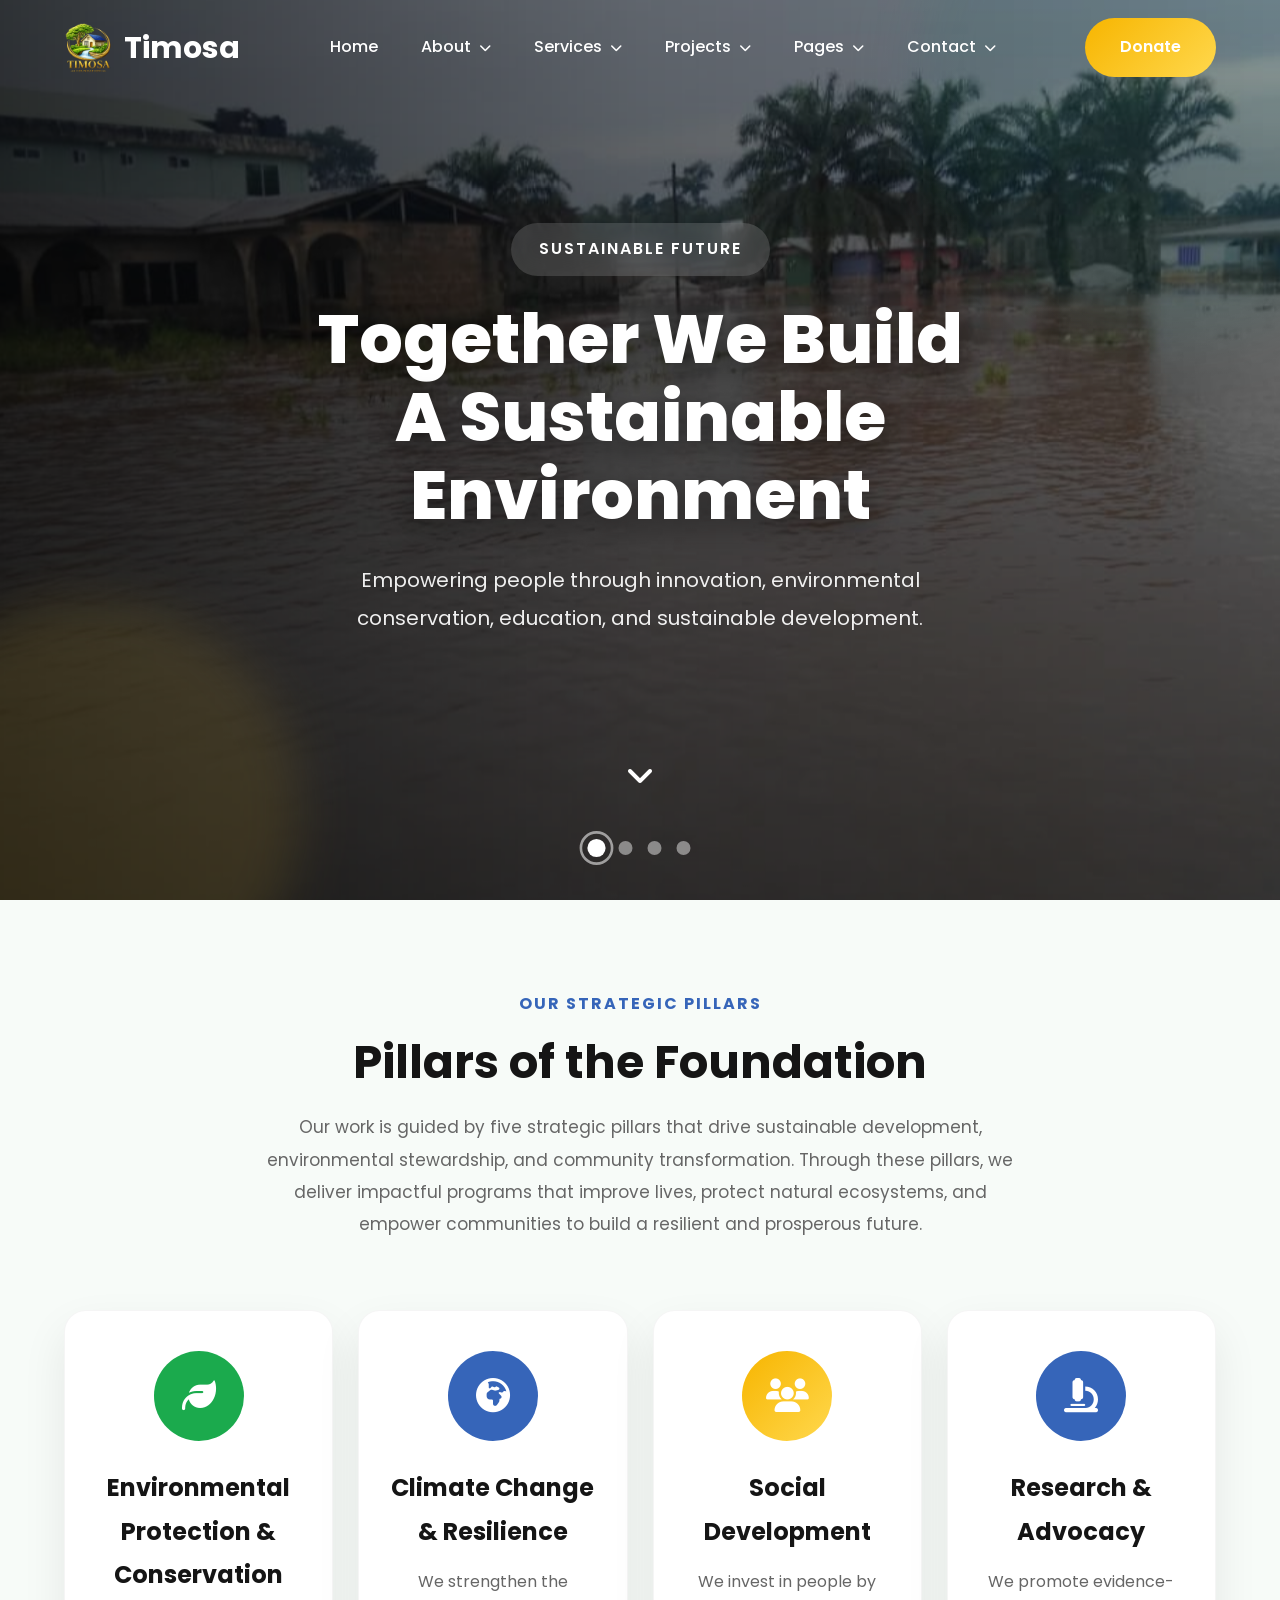
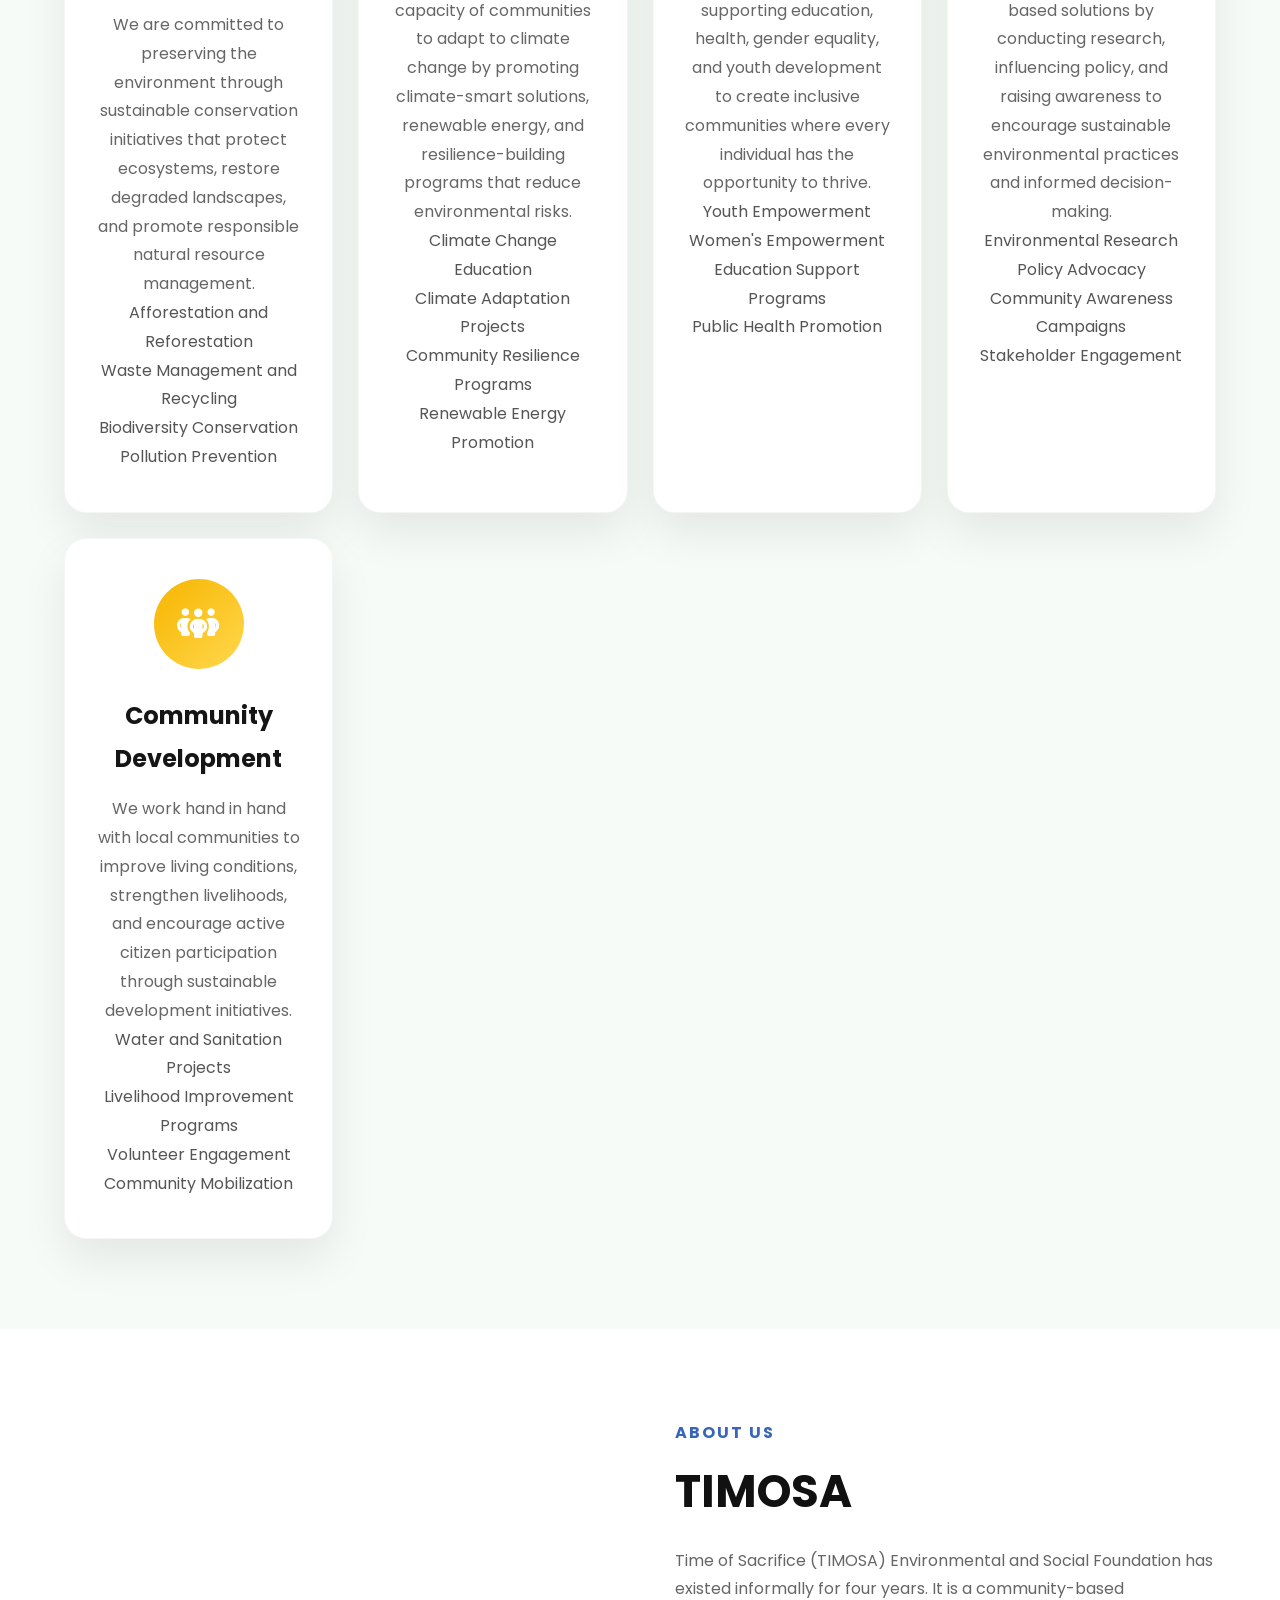
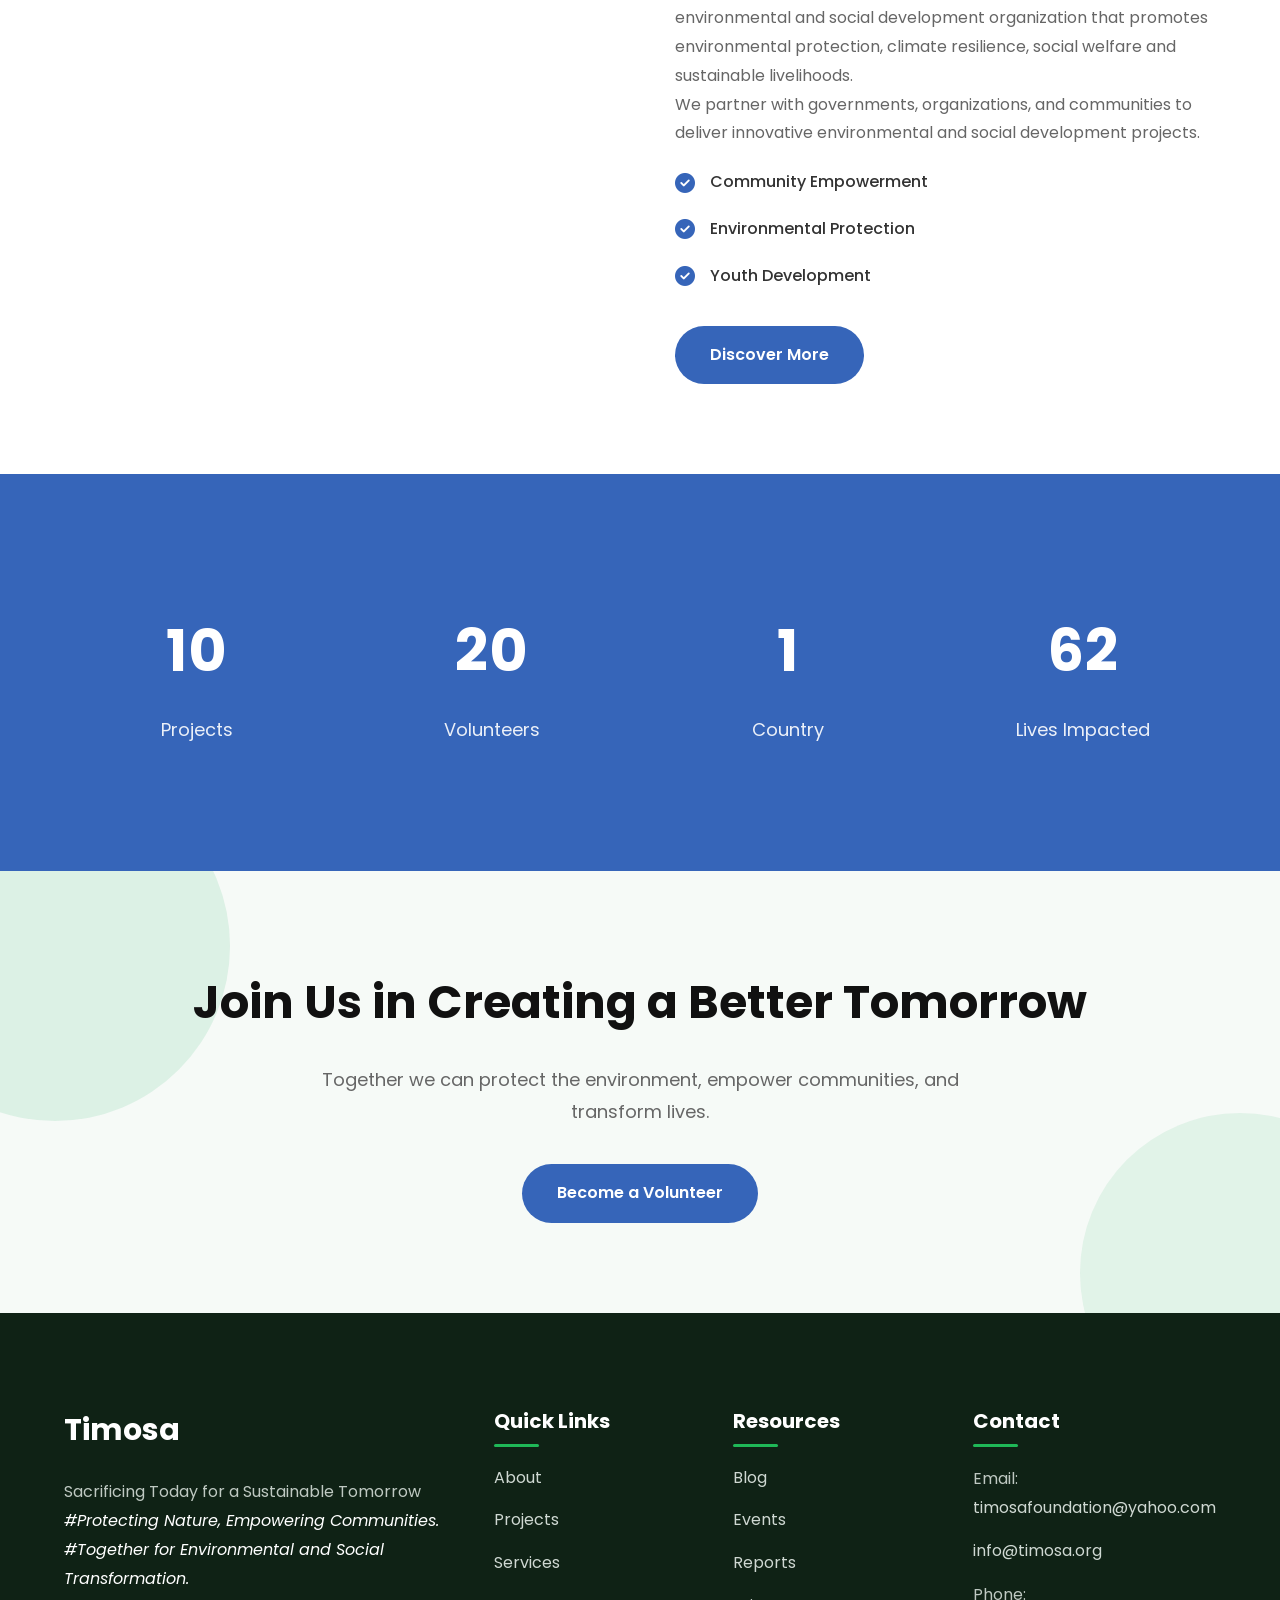
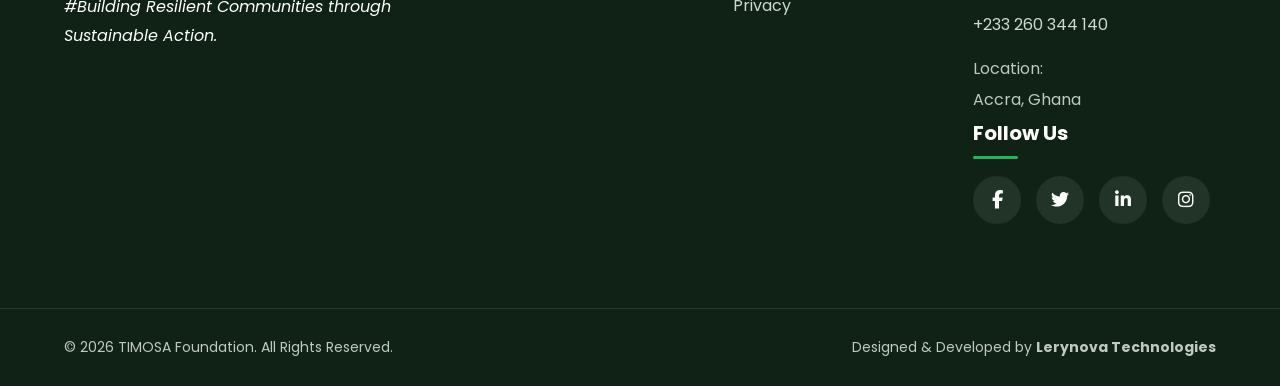
==== commit 7b51502c: "Update index.html" ====
--- a/index.html
+++ b/index.html
@@ -147,7 +147,7 @@
 
                 <li class="dropdown">
 
-                    <a href="#">
+                    <a href="contact.html">
                         Contact
                         <i class="fas fa-chevron-down"></i>
                     </a>
@@ -155,7 +155,7 @@
                     <div class="dropdown-menu">
 
                         <a href="contact.html">Contact Us</a>
-                        <a href="#">Support</a>
+                        <a href="contact.html">Support</a>
 
                     </div>
 
@@ -664,4 +664,4 @@
 <script src="js/services.js"></script>
 
 </body>
-</html>+</html>
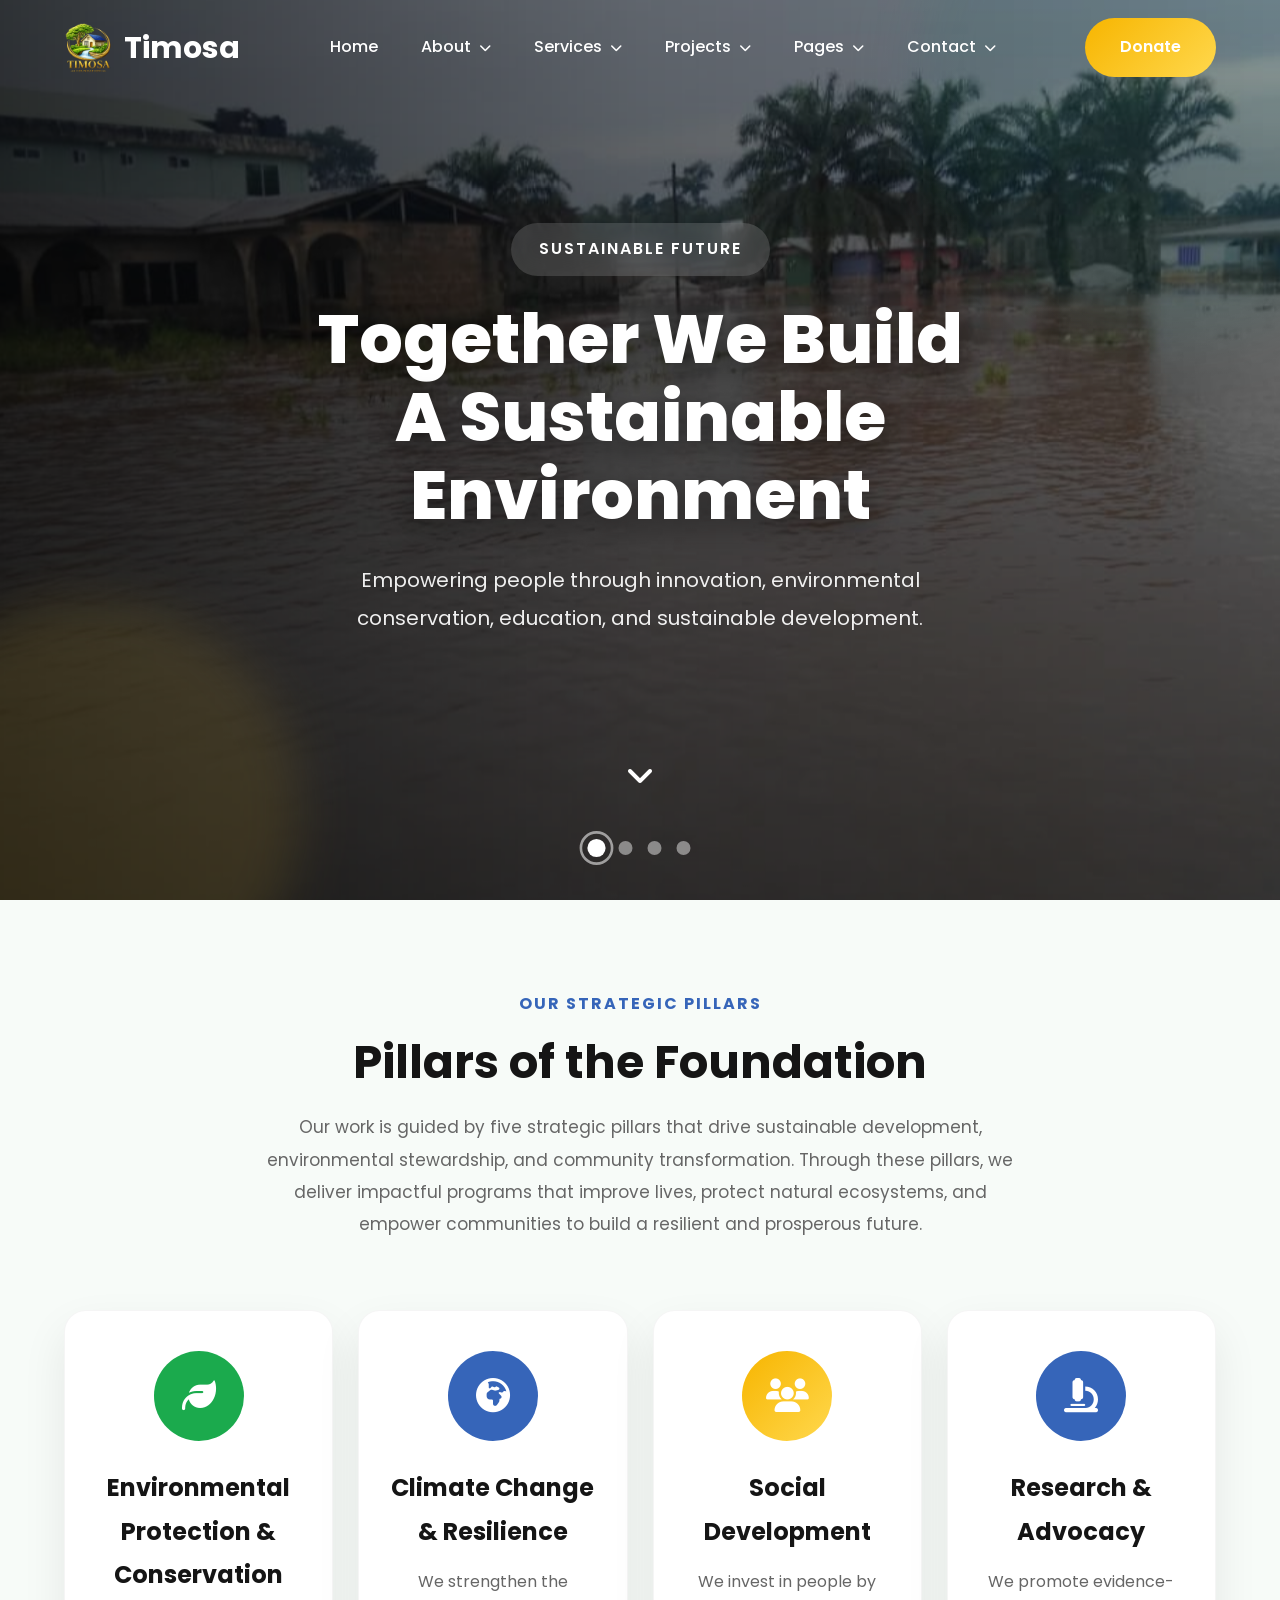
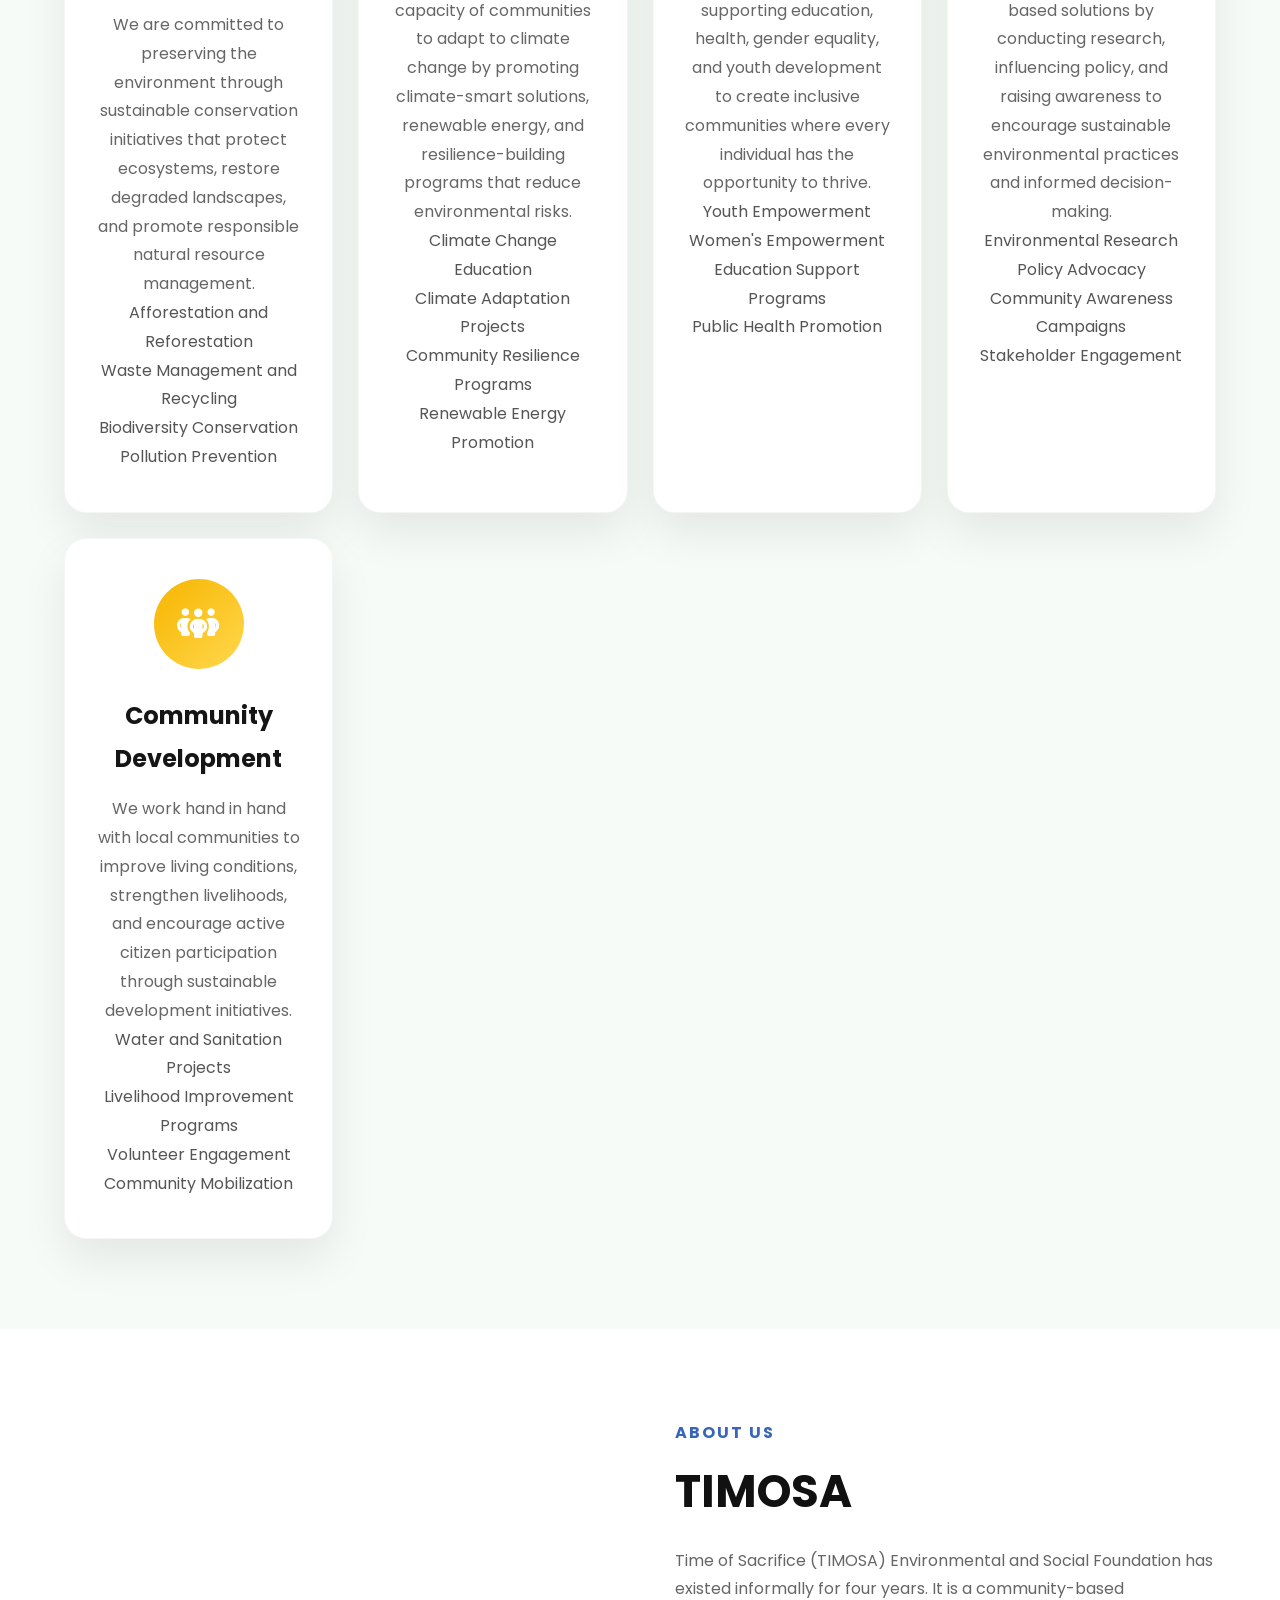
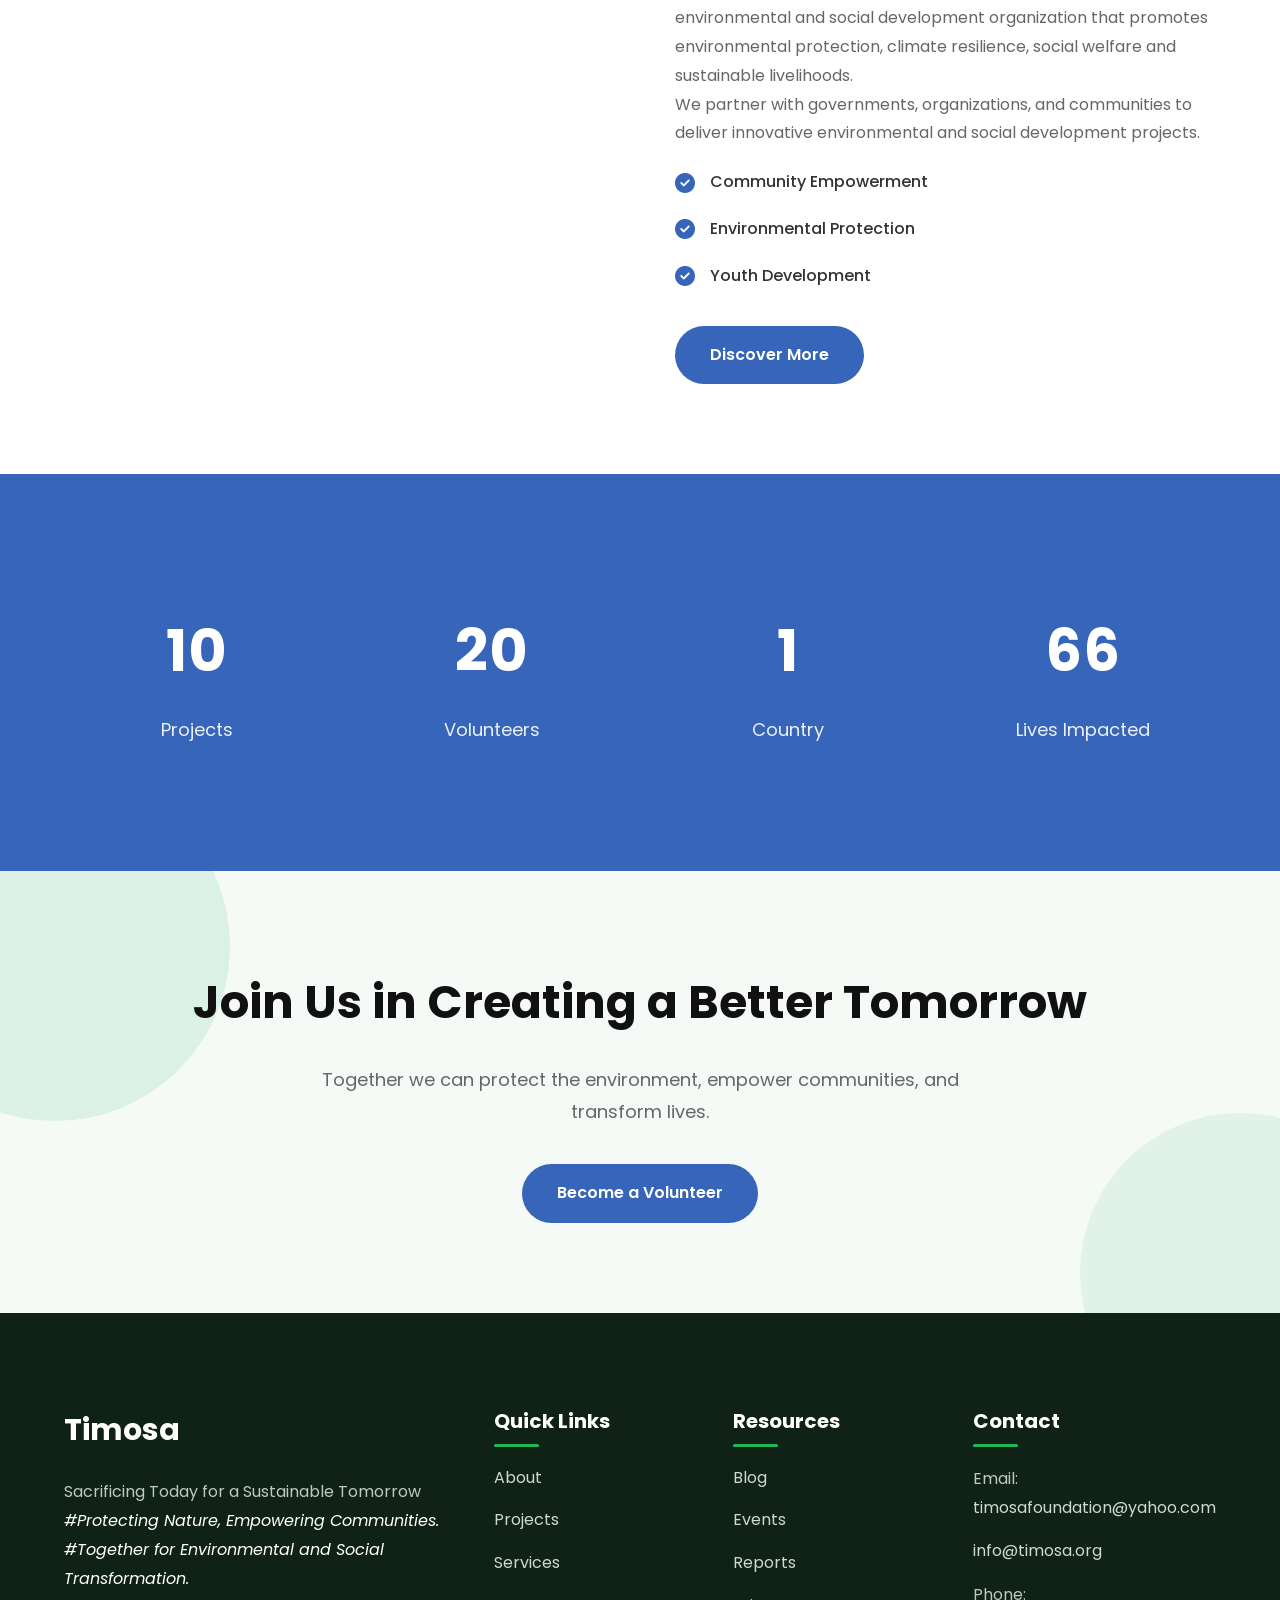
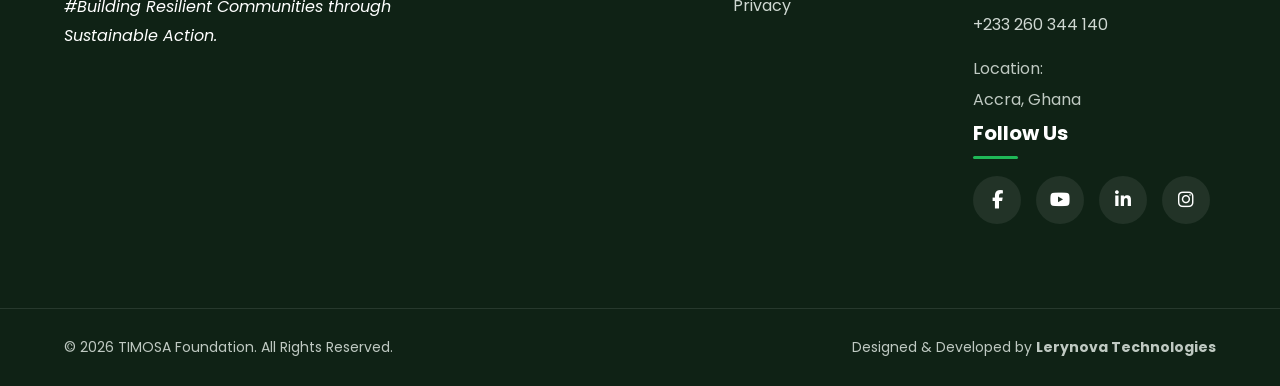
==== commit 849fa702: "Update print statement from 'Hello' to 'Goodbye'" ====
--- a/index.html
+++ b/index.html
@@ -147,7 +147,7 @@
 
                 <li class="dropdown">
 
-                    <a href="contact.html">
+                    <a href="#">
                         Contact
                         <i class="fas fa-chevron-down"></i>
                     </a>
@@ -155,7 +155,7 @@
                     <div class="dropdown-menu">
 
                         <a href="contact.html">Contact Us</a>
-                        <a href="contact.html">Support</a>
+                        <a href="#">Support</a>
 
                     </div>
 
@@ -170,7 +170,7 @@
                 </button>
 			  ---> 
 			  
-                <a href="#" class="btn-primary" style=" background:linear-gradient(135deg,#f7b500,#ffd84d);">
+                <a href="donate.html" class="btn-primary" style=" background:linear-gradient(135deg,#f7b500,#ffd84d);">
                     Donate
                 </a>
 
@@ -468,7 +468,7 @@
 
             </ul>
 
-            <a href="#" class="btn-primary" style="background: #3665b9; color: white;">
+            <a href="about.html" class="btn-primary" style="background: #3665b9; color: white;">
 
                 Discover More
 
@@ -542,7 +542,7 @@
 
         </p>
 
-        <a href="#" class="btn-primary" style="background: #3665b9; color: white;">
+        <a href="contact.html" class="btn-primary" style="background: #3665b9; color: white;">
 
             Become a Volunteer
 
@@ -593,7 +593,7 @@
 
             <h4>Resources</h4>
 
-            <a href="#">Blog</a>
+            <a href="blog.html">Blog</a>
             <a href="#">Events</a>
             <a href="#">Reports</a>
             <a href="#">Privacy</a>
@@ -617,7 +617,7 @@
 
             <div class="socials">
                 <a href="https://www.facebook.com/profile.php?id=100080496078842&mibextid=ZbWKwL"><i class="fab fa-facebook-f"></i></a>
-                <a href="#"><i class="fab fa-twitter"></i></a>
+                <a href="#"><i class="fab fa-youtube"></i></a>
                 <a href="#"><i class="fab fa-linkedin-in"></i></a>
                 <a href="#"><i class="fab fa-instagram"></i></a>
             </div>
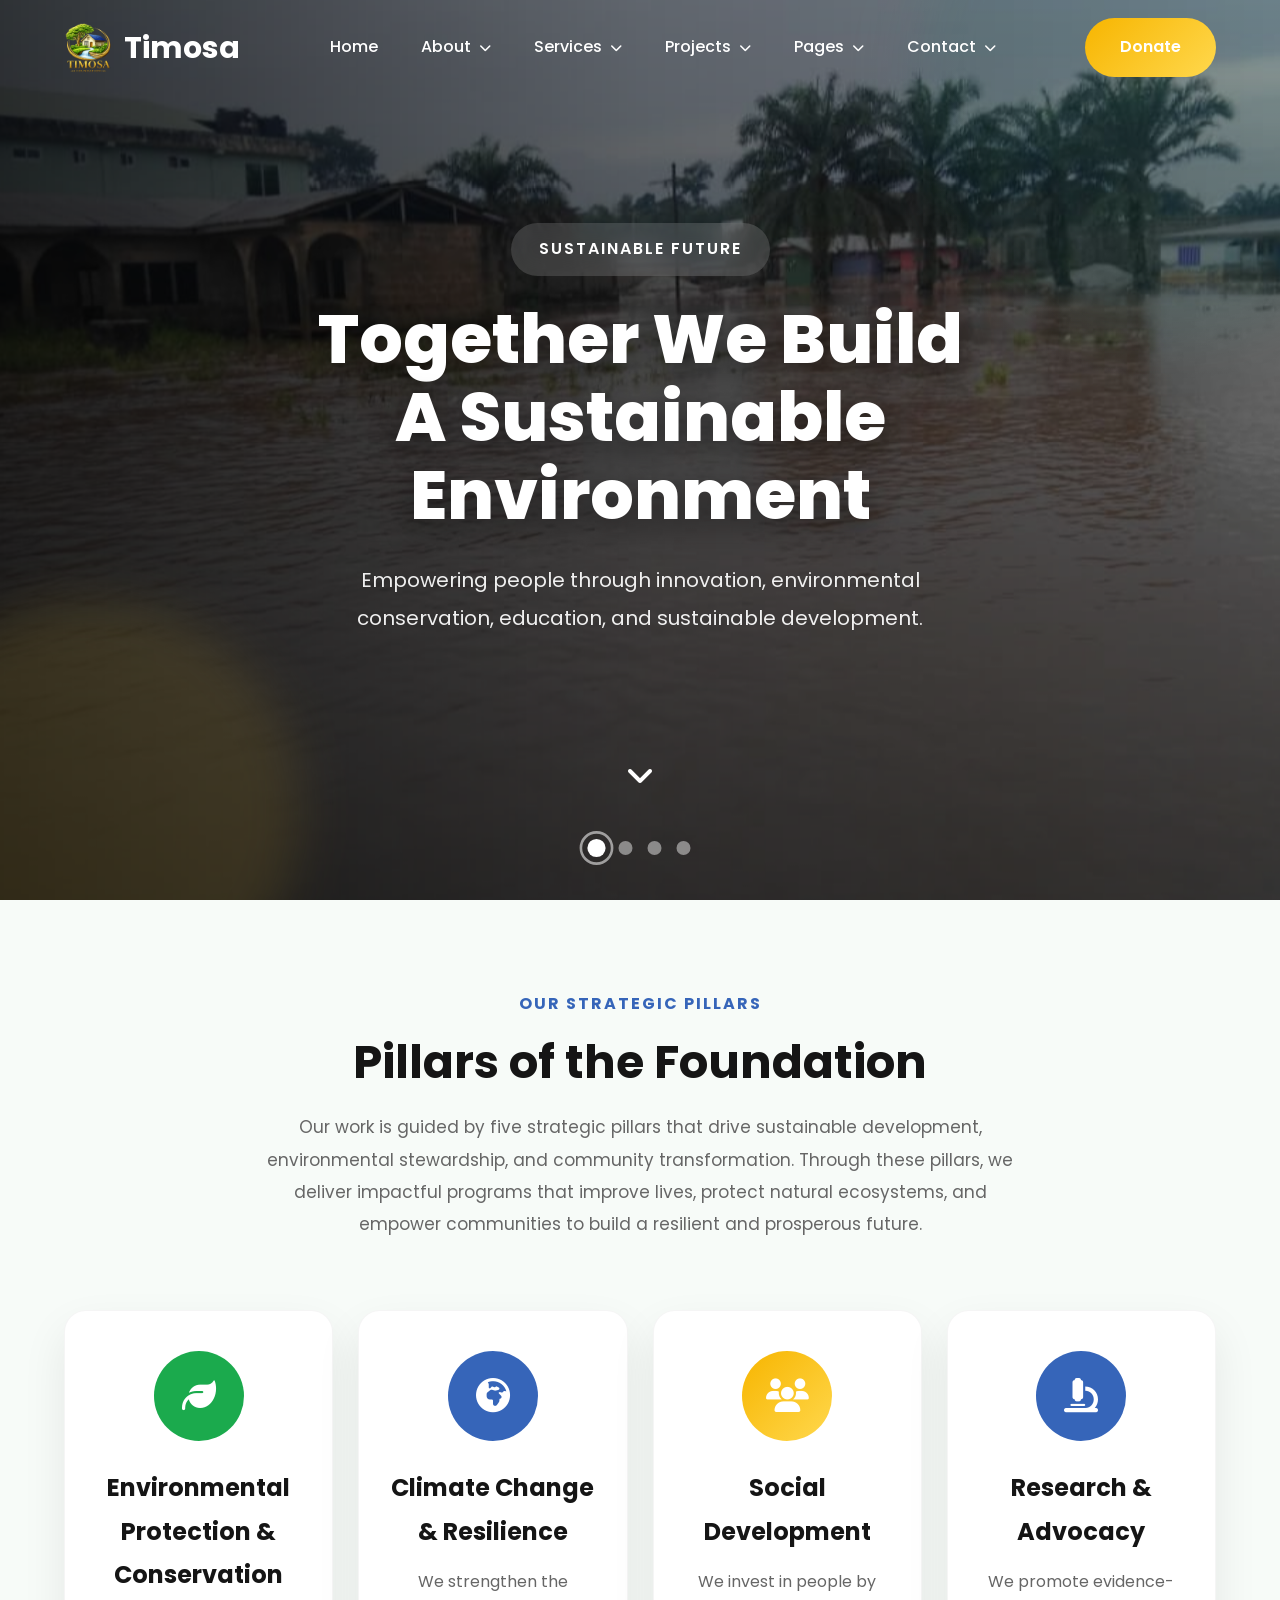
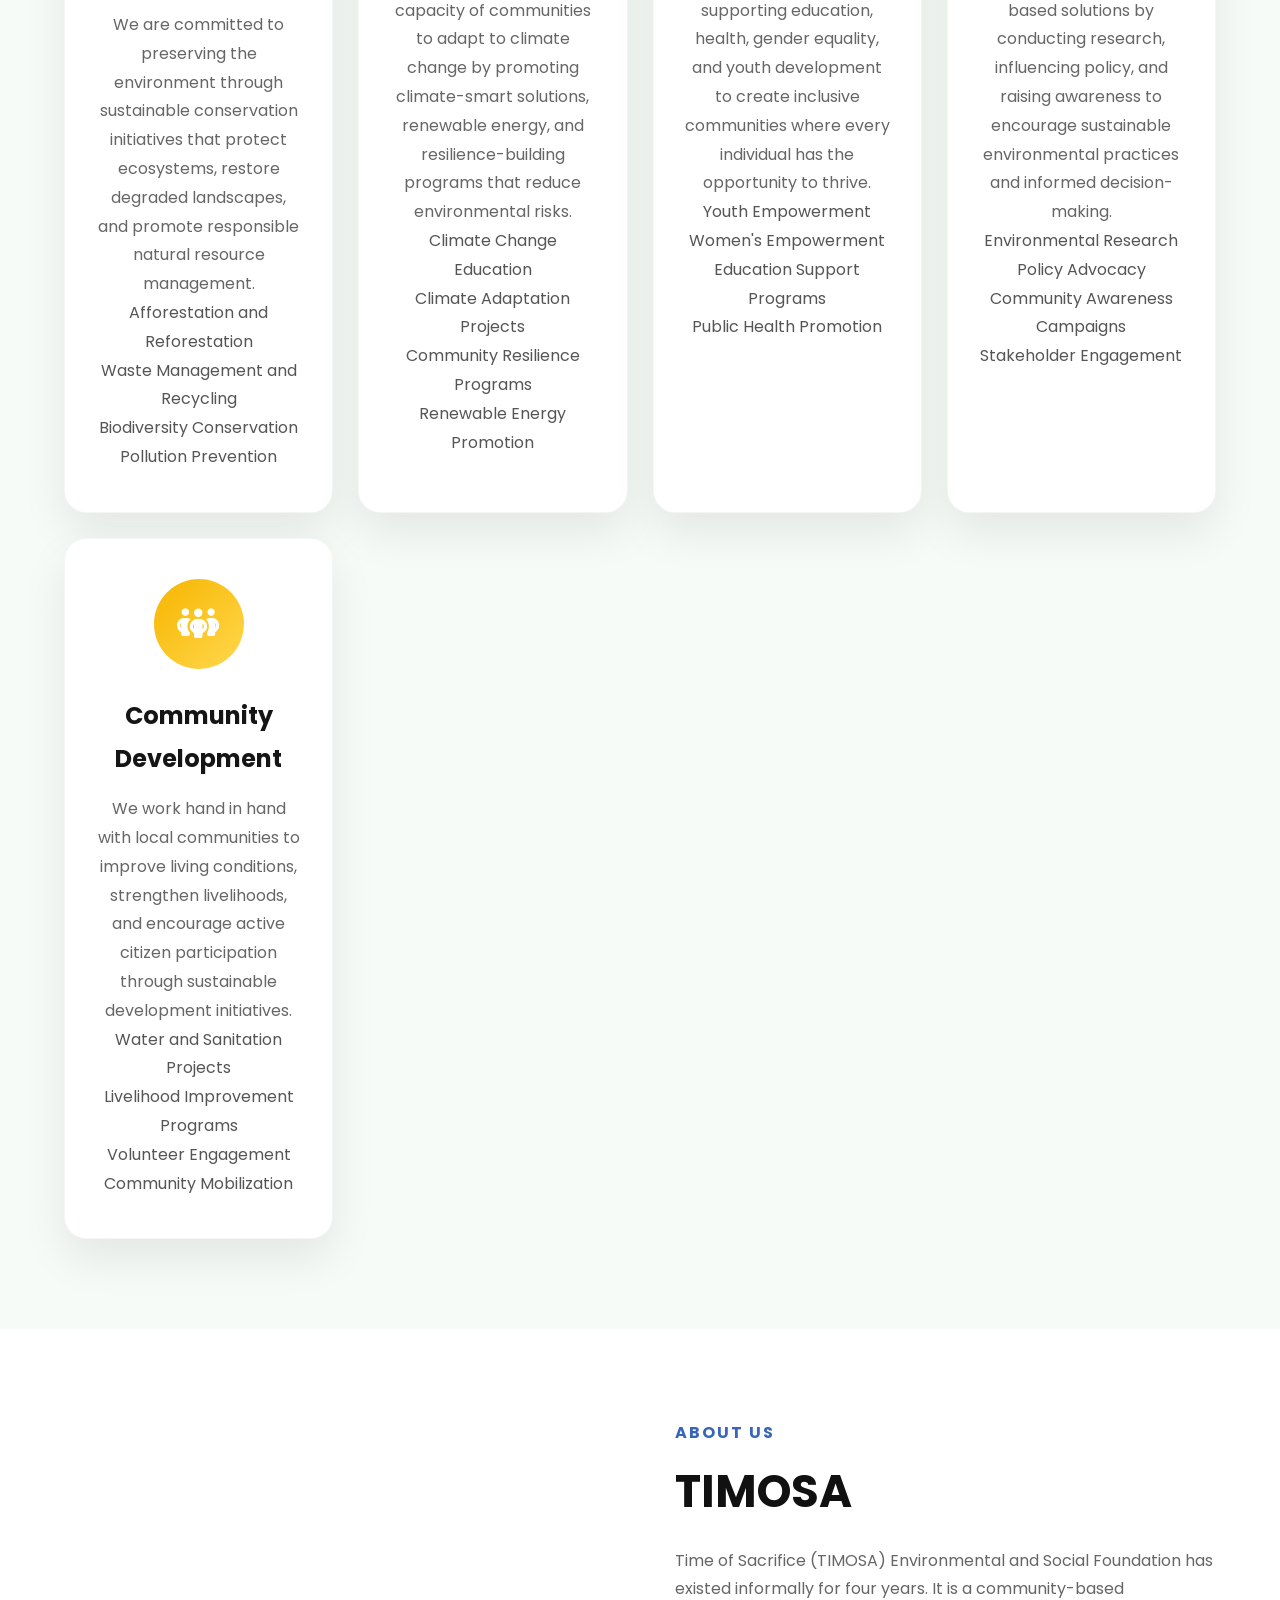
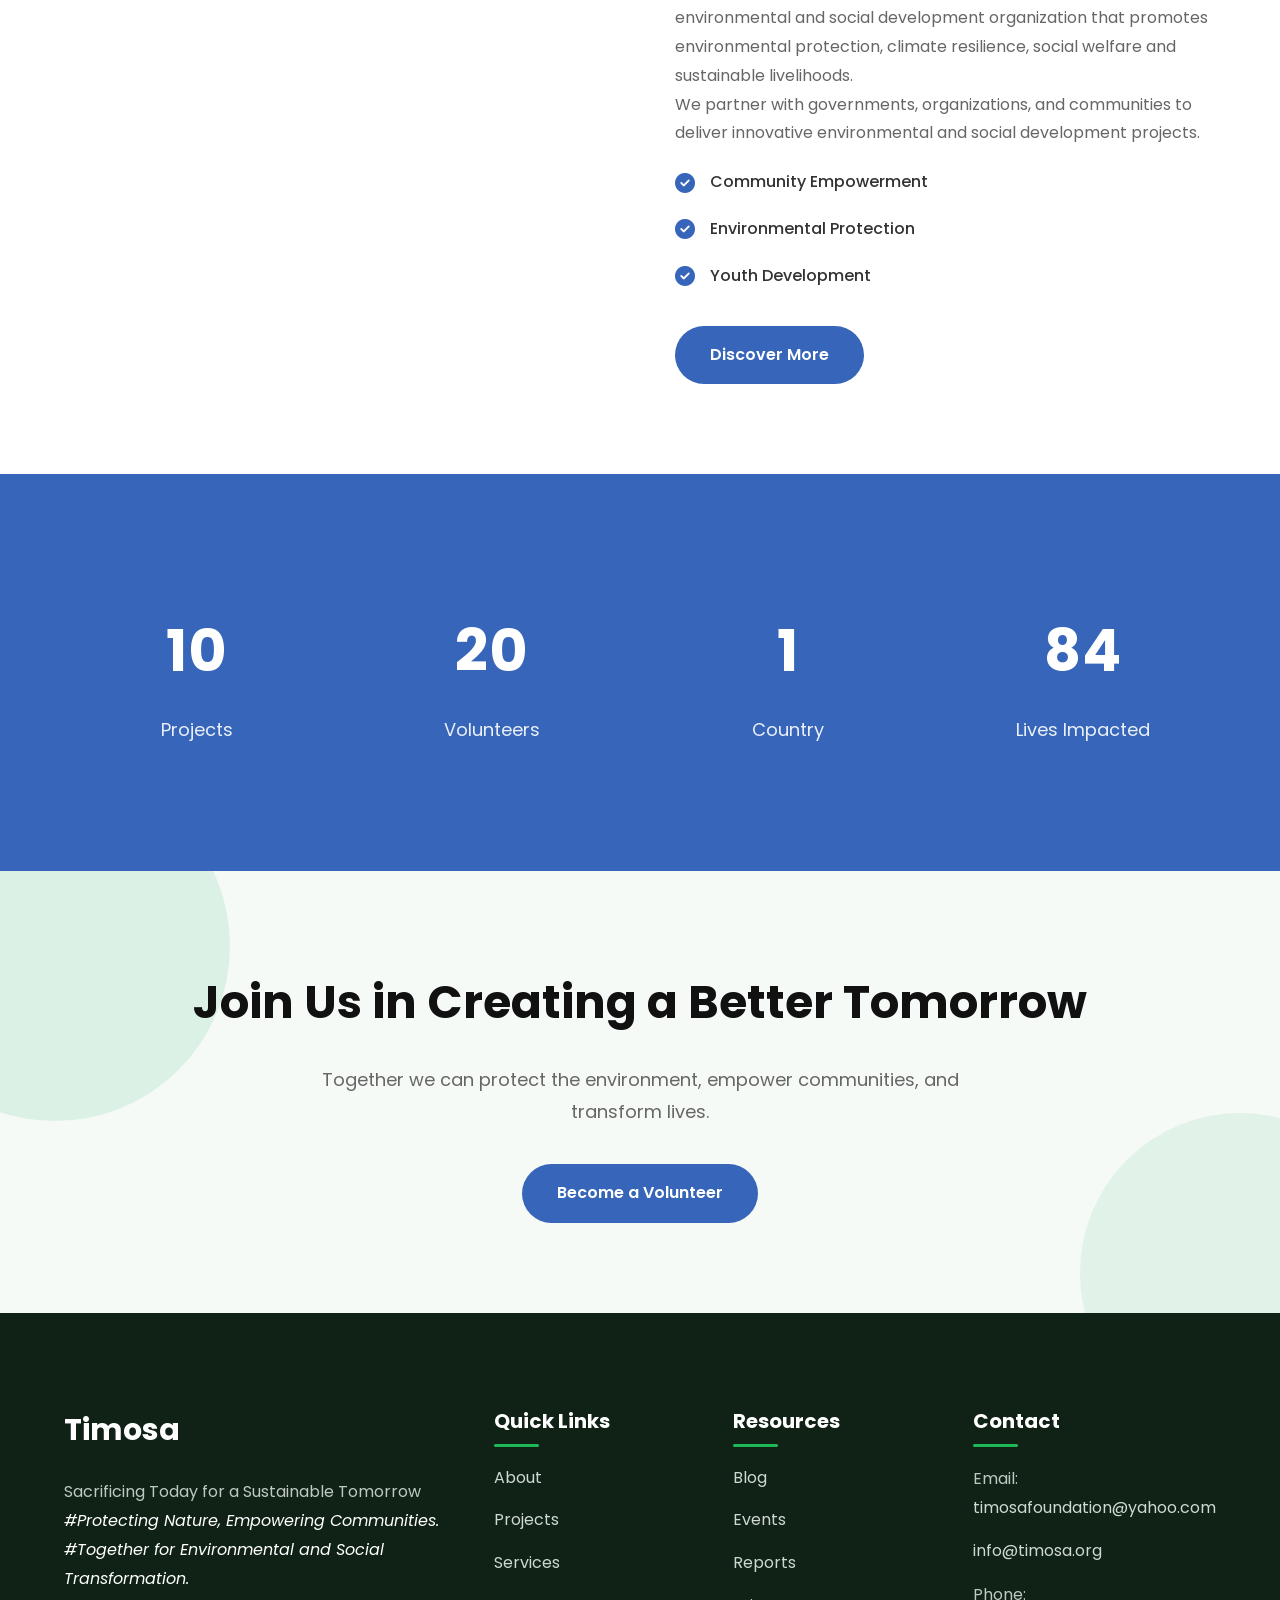
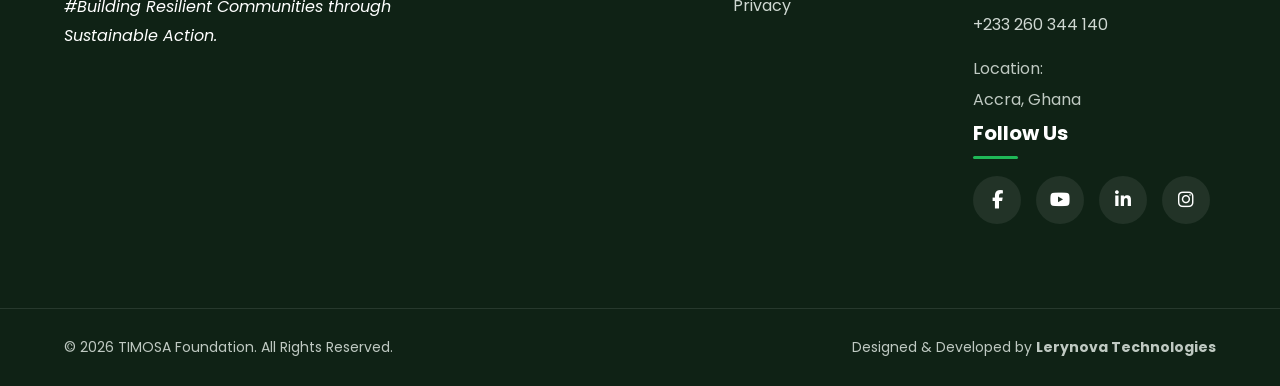
==== commit 121724c2: "Update print statement from 'Hello' to 'Goodbye'" ====
--- a/index.html
+++ b/index.html
@@ -138,8 +138,8 @@
                     <div class="dropdown-menu">
 
                         <a href="#">FAQ</a>
-                        <a href="#">Testimonials</a>
-                        <a href="#">Blog</a>
+                    <!----- <a href="#">Testimonials</a> -->
+                        <a href="blogs.html">Blog</a>
 
                     </div>
 
@@ -617,7 +617,7 @@
 
             <div class="socials">
                 <a href="https://www.facebook.com/profile.php?id=100080496078842&mibextid=ZbWKwL"><i class="fab fa-facebook-f"></i></a>
-                <a href="#"><i class="fab fa-youtube"></i></a>
+                <a href="http://www.youtube.com/@TimosaFoundation"><i class="fab fa-youtube"></i></a>
                 <a href="#"><i class="fab fa-linkedin-in"></i></a>
                 <a href="#"><i class="fab fa-instagram"></i></a>
             </div>
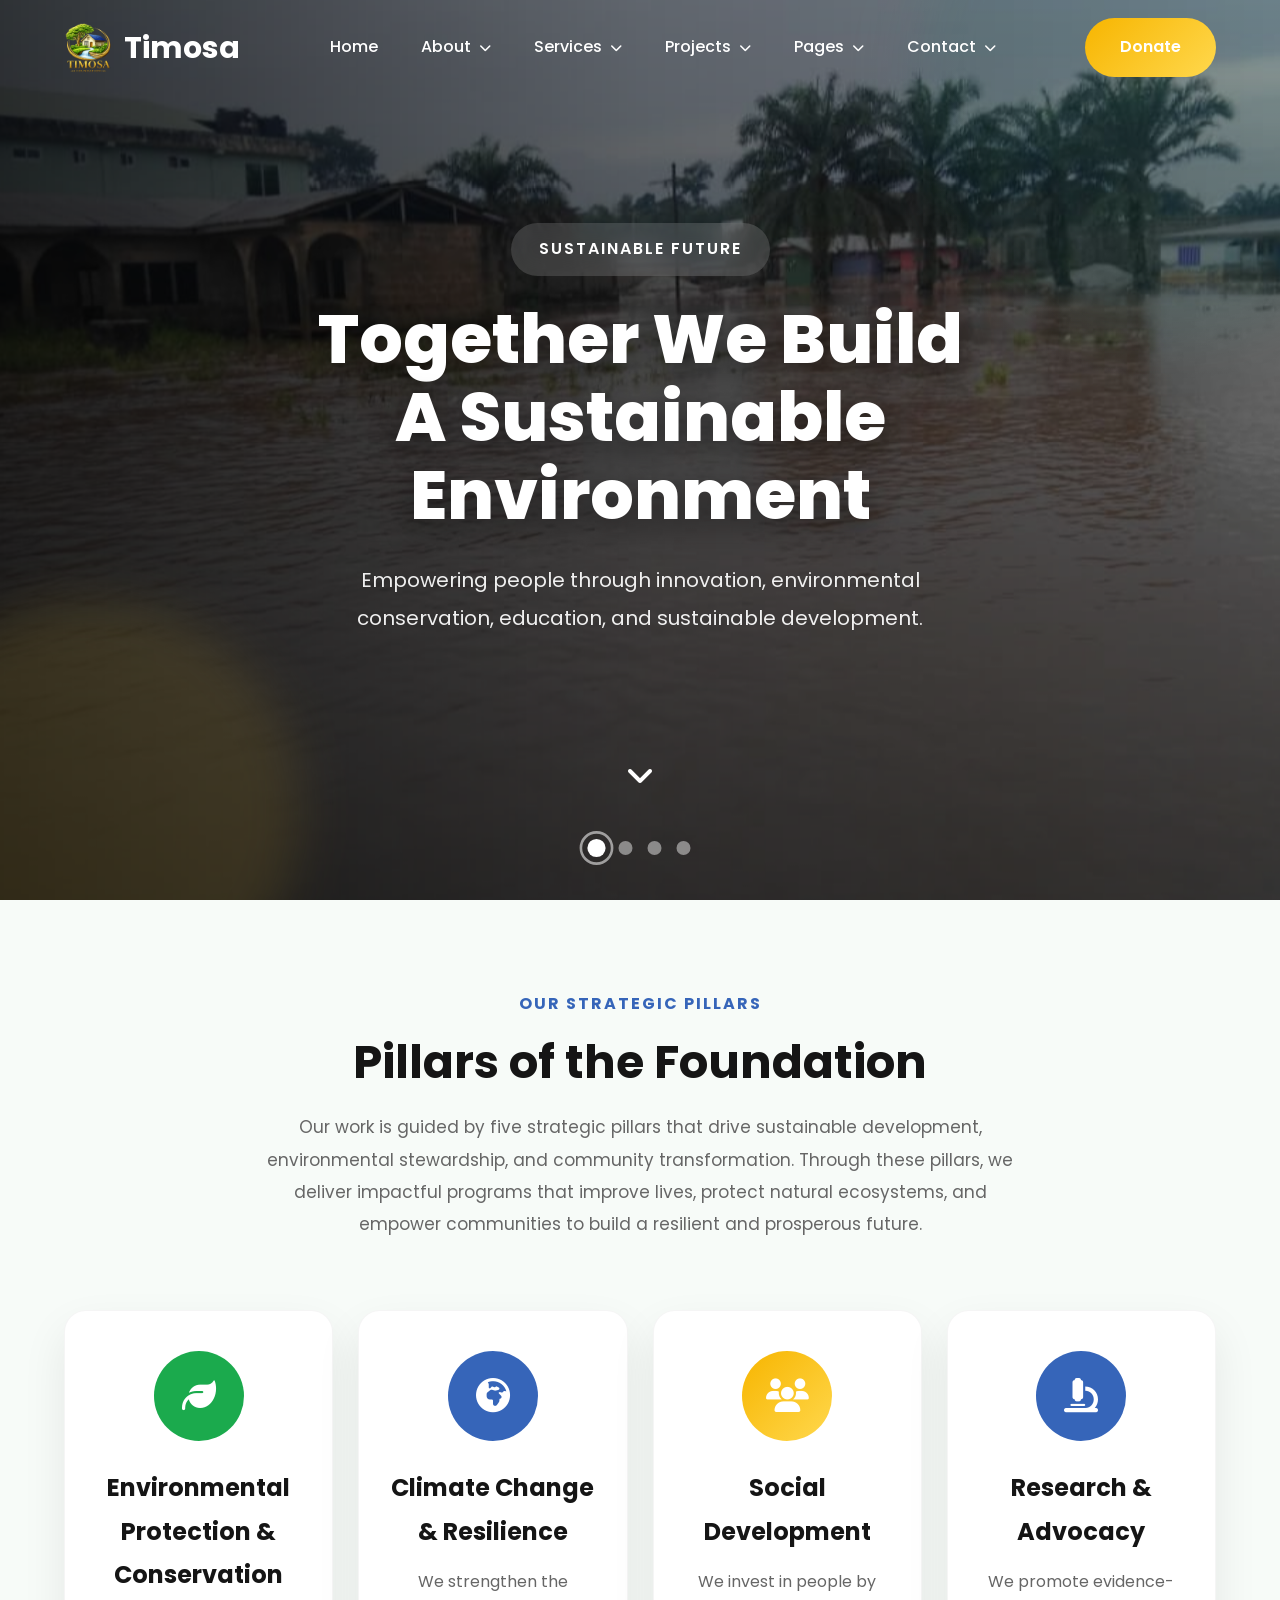
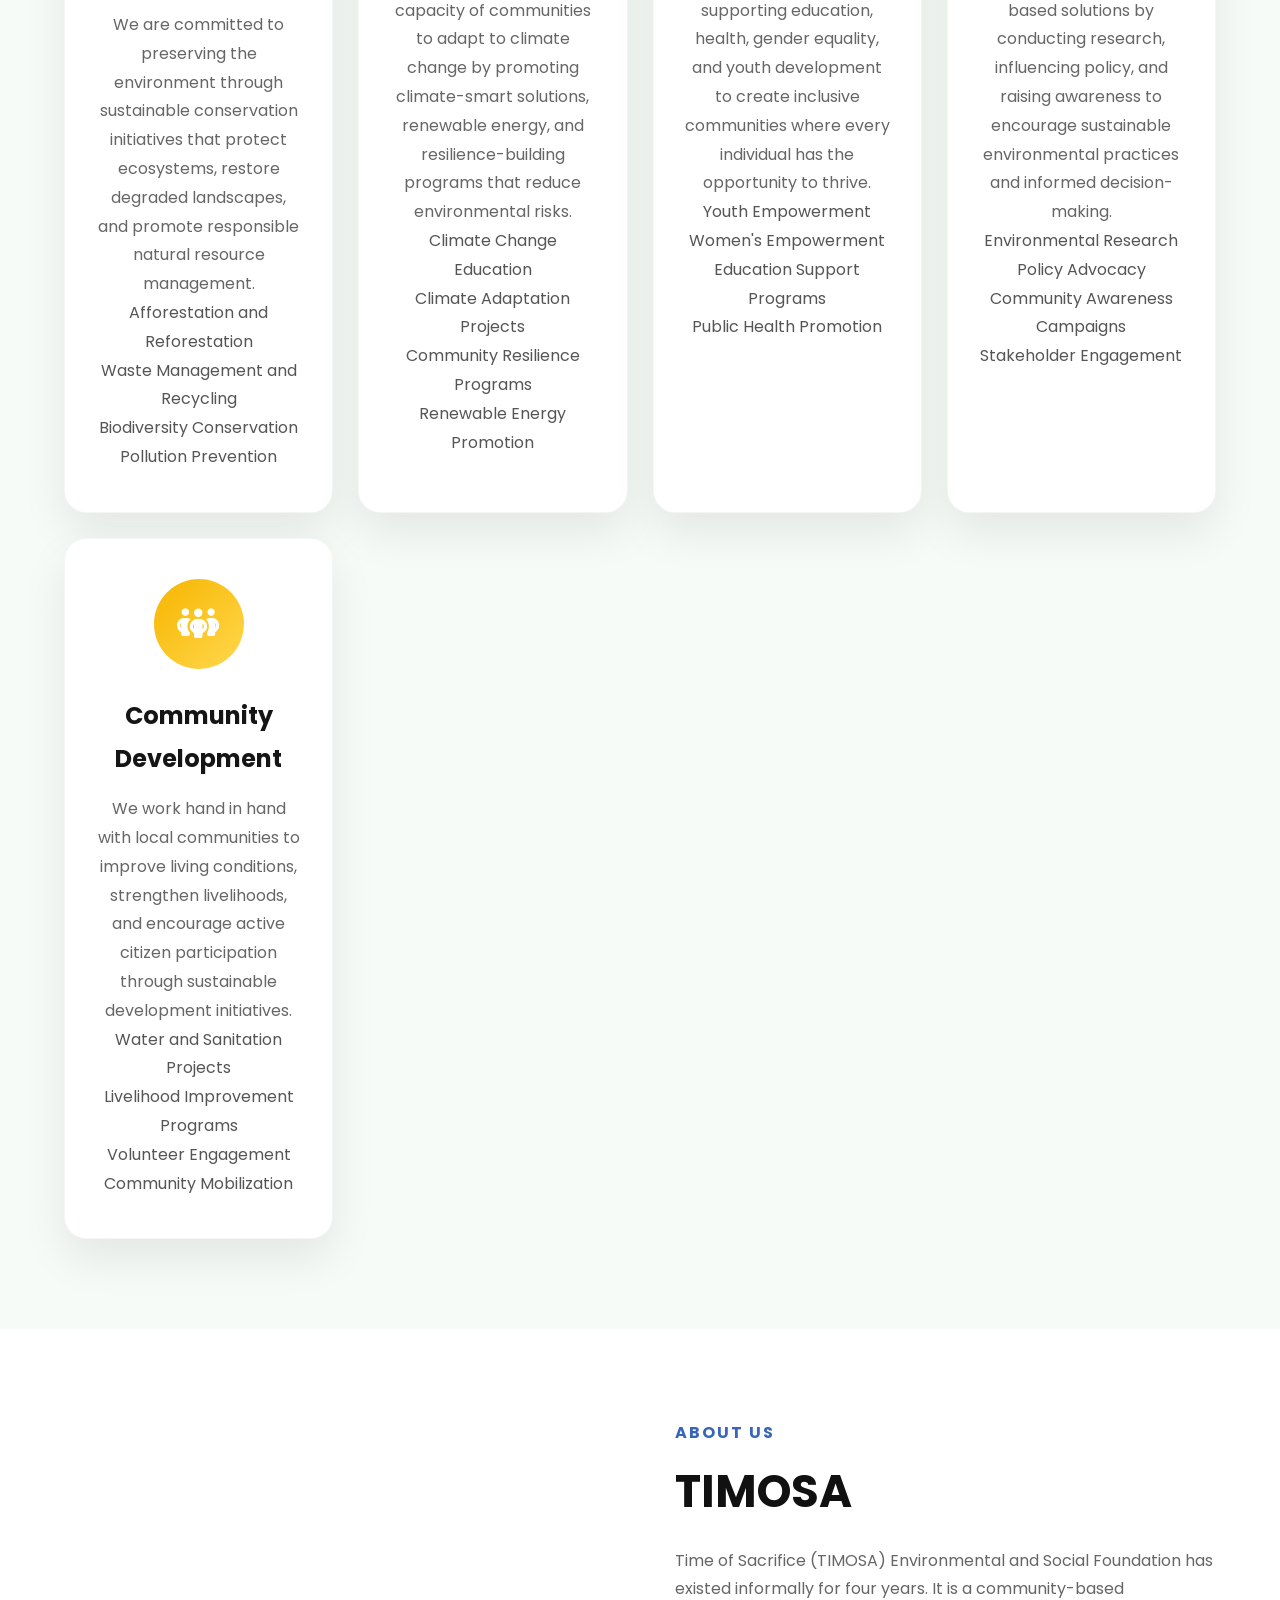
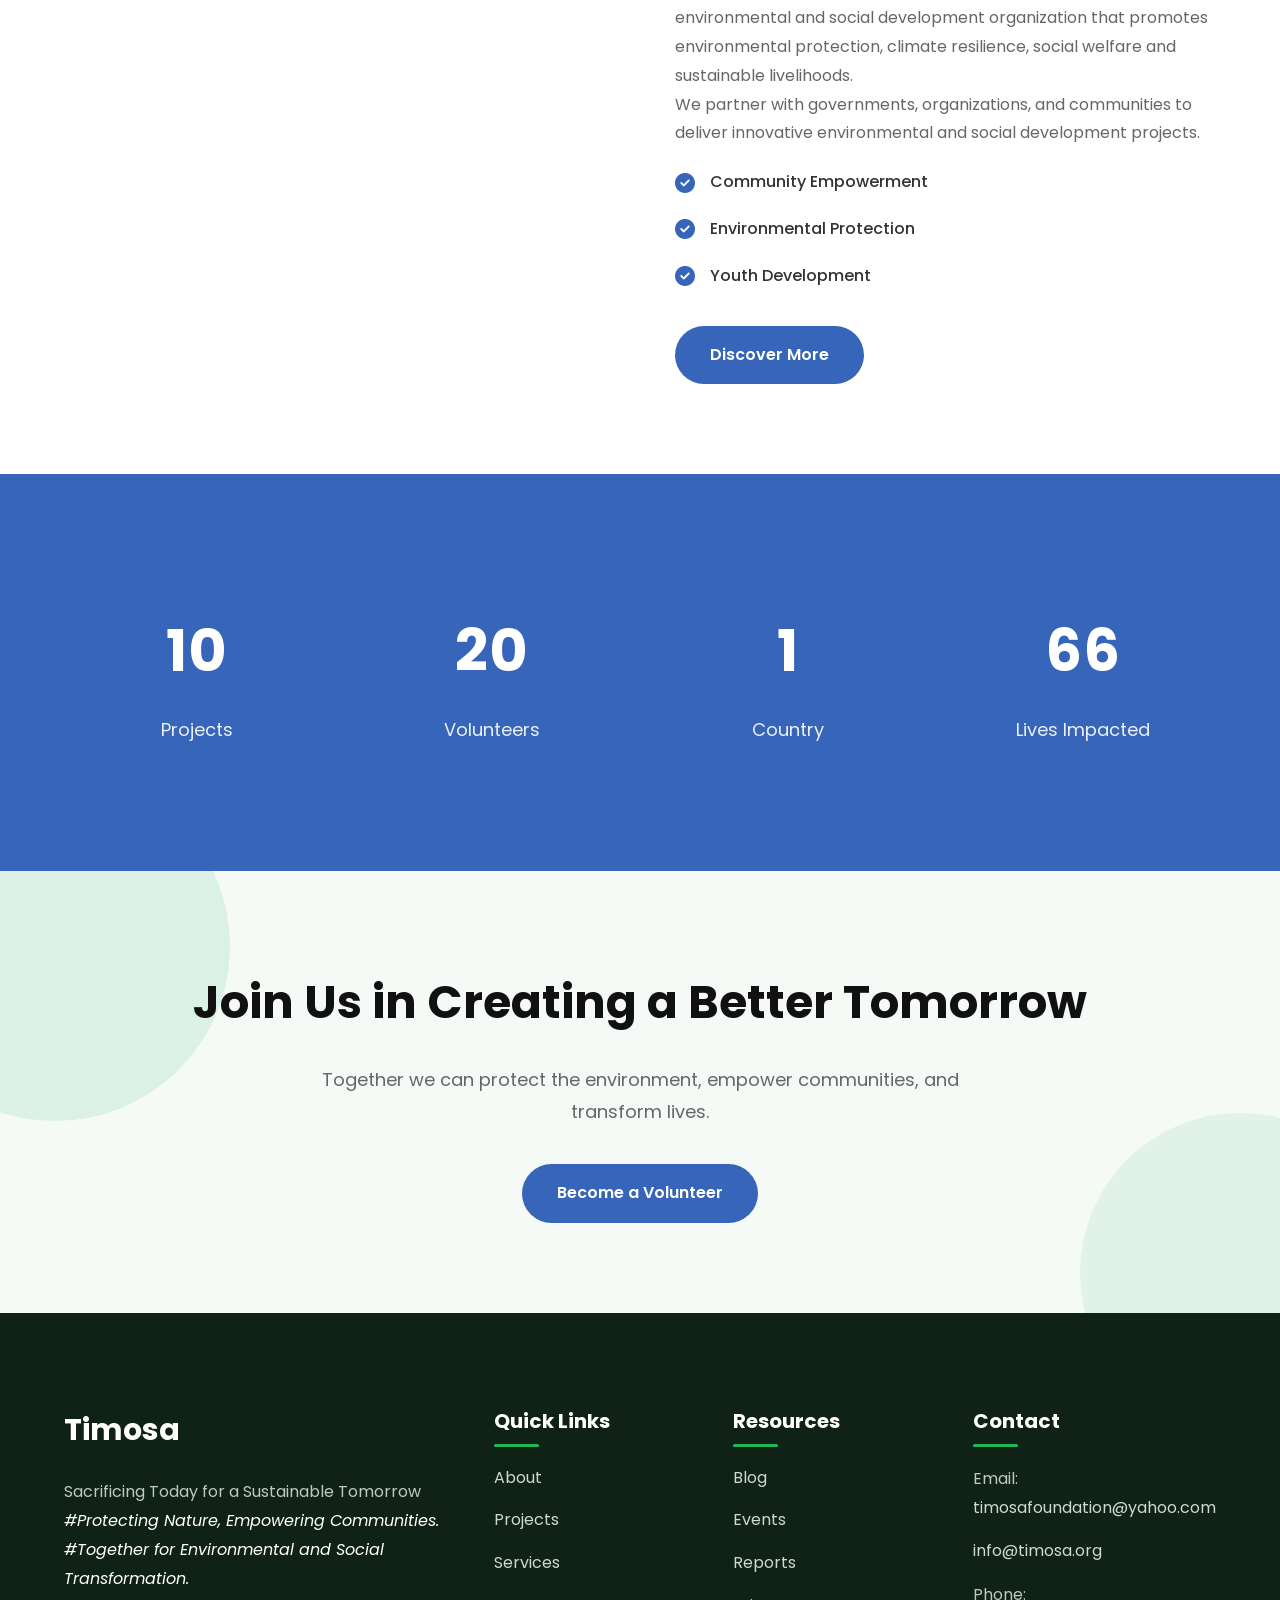
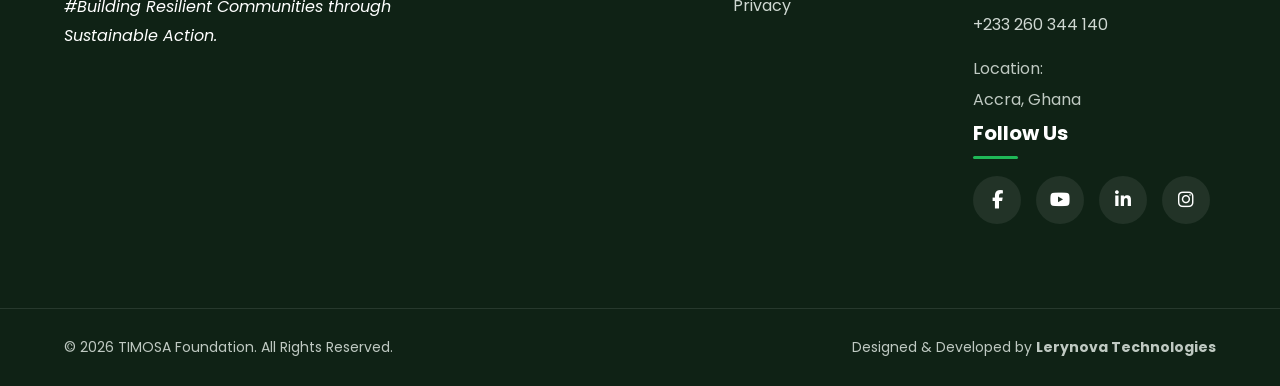
==== commit 2dda7ac4: "Update print statement from 'Hello' to 'Goodbye'" ====
--- a/index.html
+++ b/index.html
@@ -16,6 +16,16 @@
 
 <link rel="stylesheet"
 href="https://cdnjs.cloudflare.com/ajax/libs/font-awesome/6.5.2/css/all.min.css">
+
+<!--=================================
+FAVICON
+==================================-->
+
+<link rel="icon" type="image/png" href="logo/logo-green.png">
+
+<link rel="shortcut icon" href="logo/logo-green.png">
+
+<link rel="apple-touch-icon" href="logo/logo-green.png">
 
 </head>
 <body>
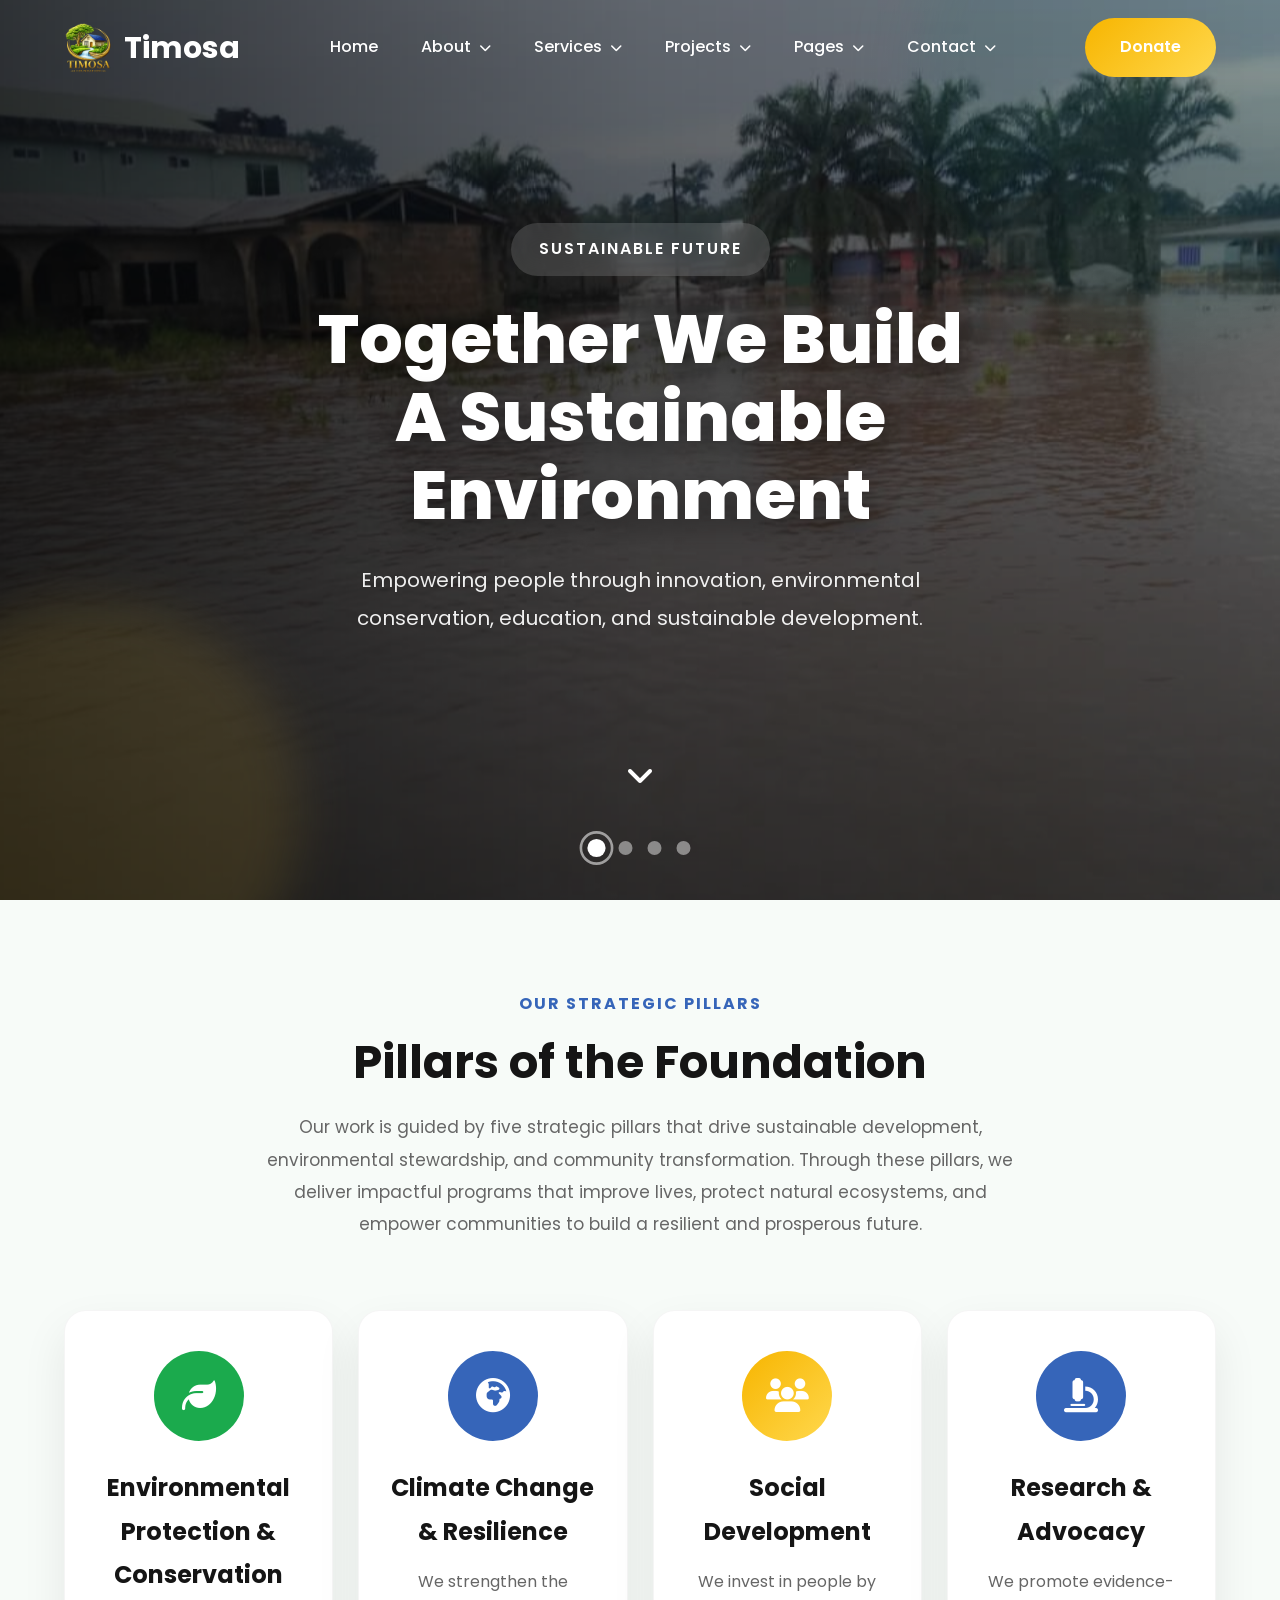
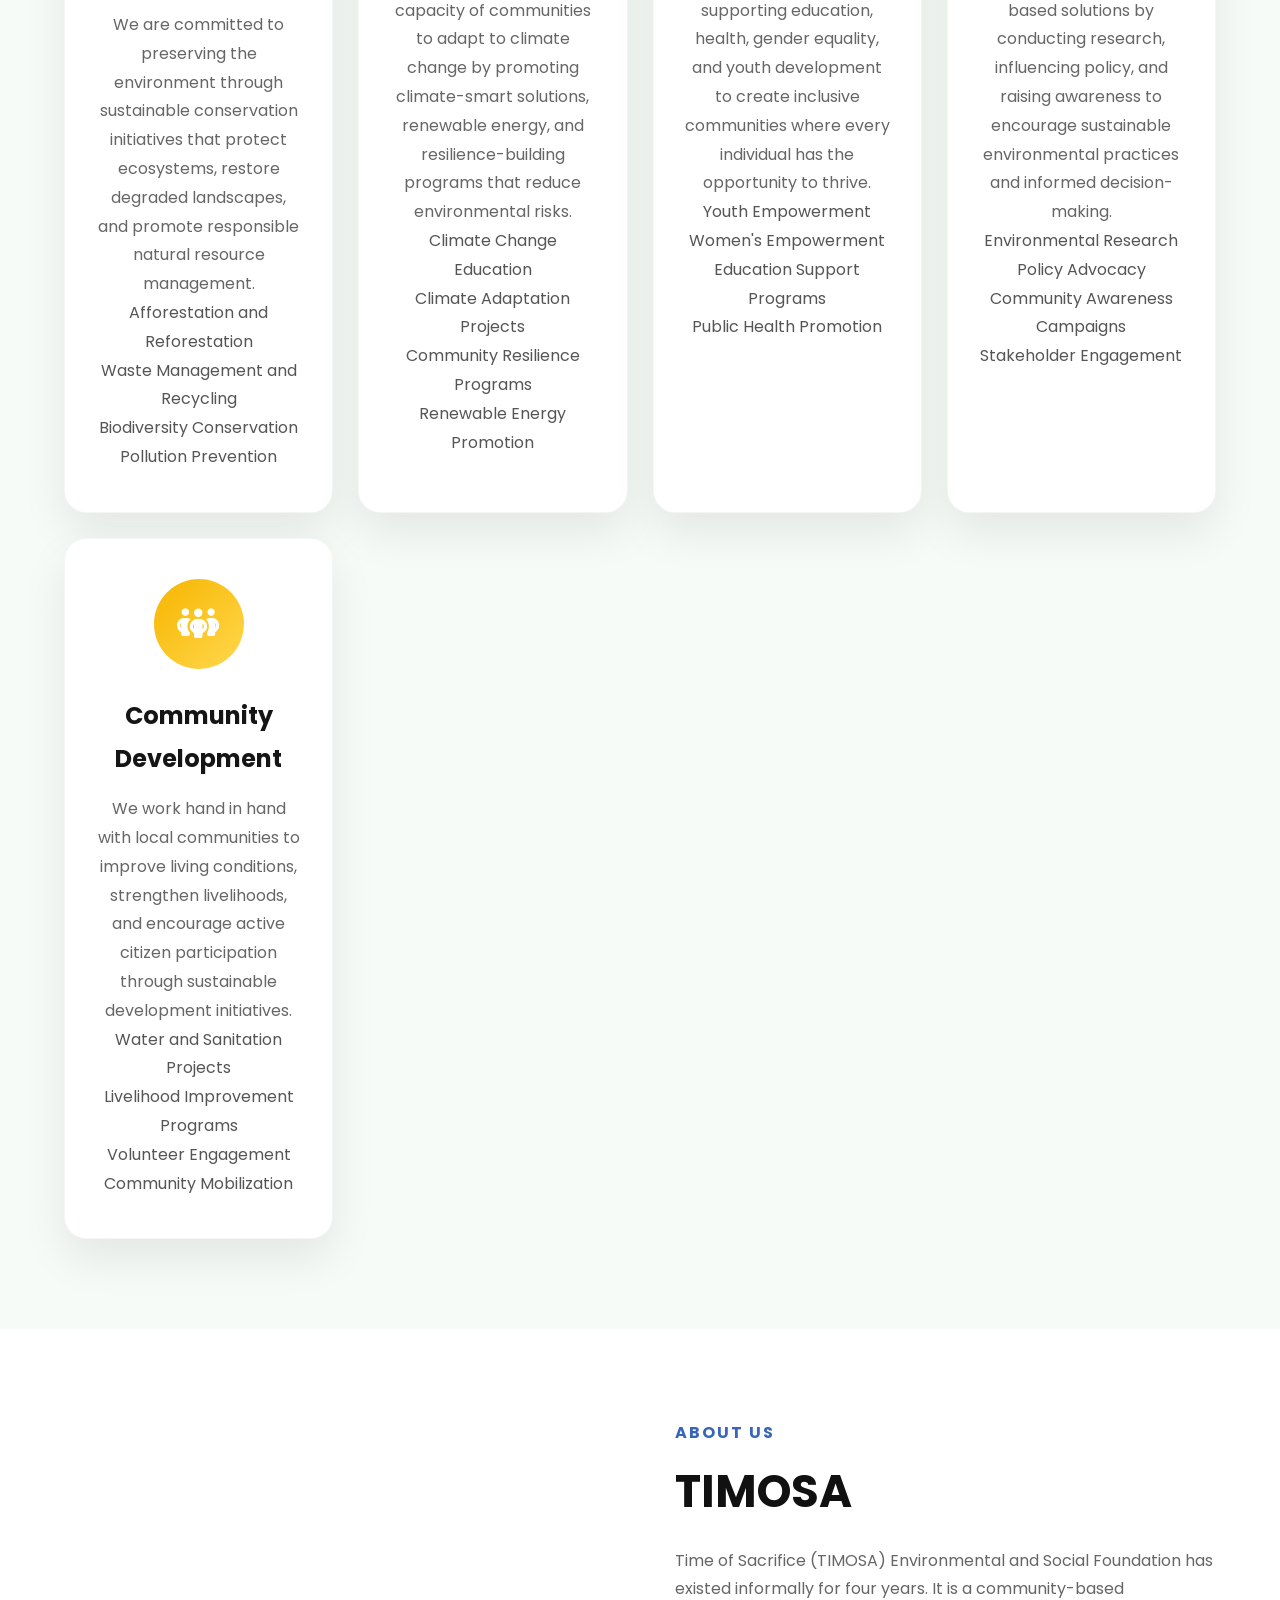
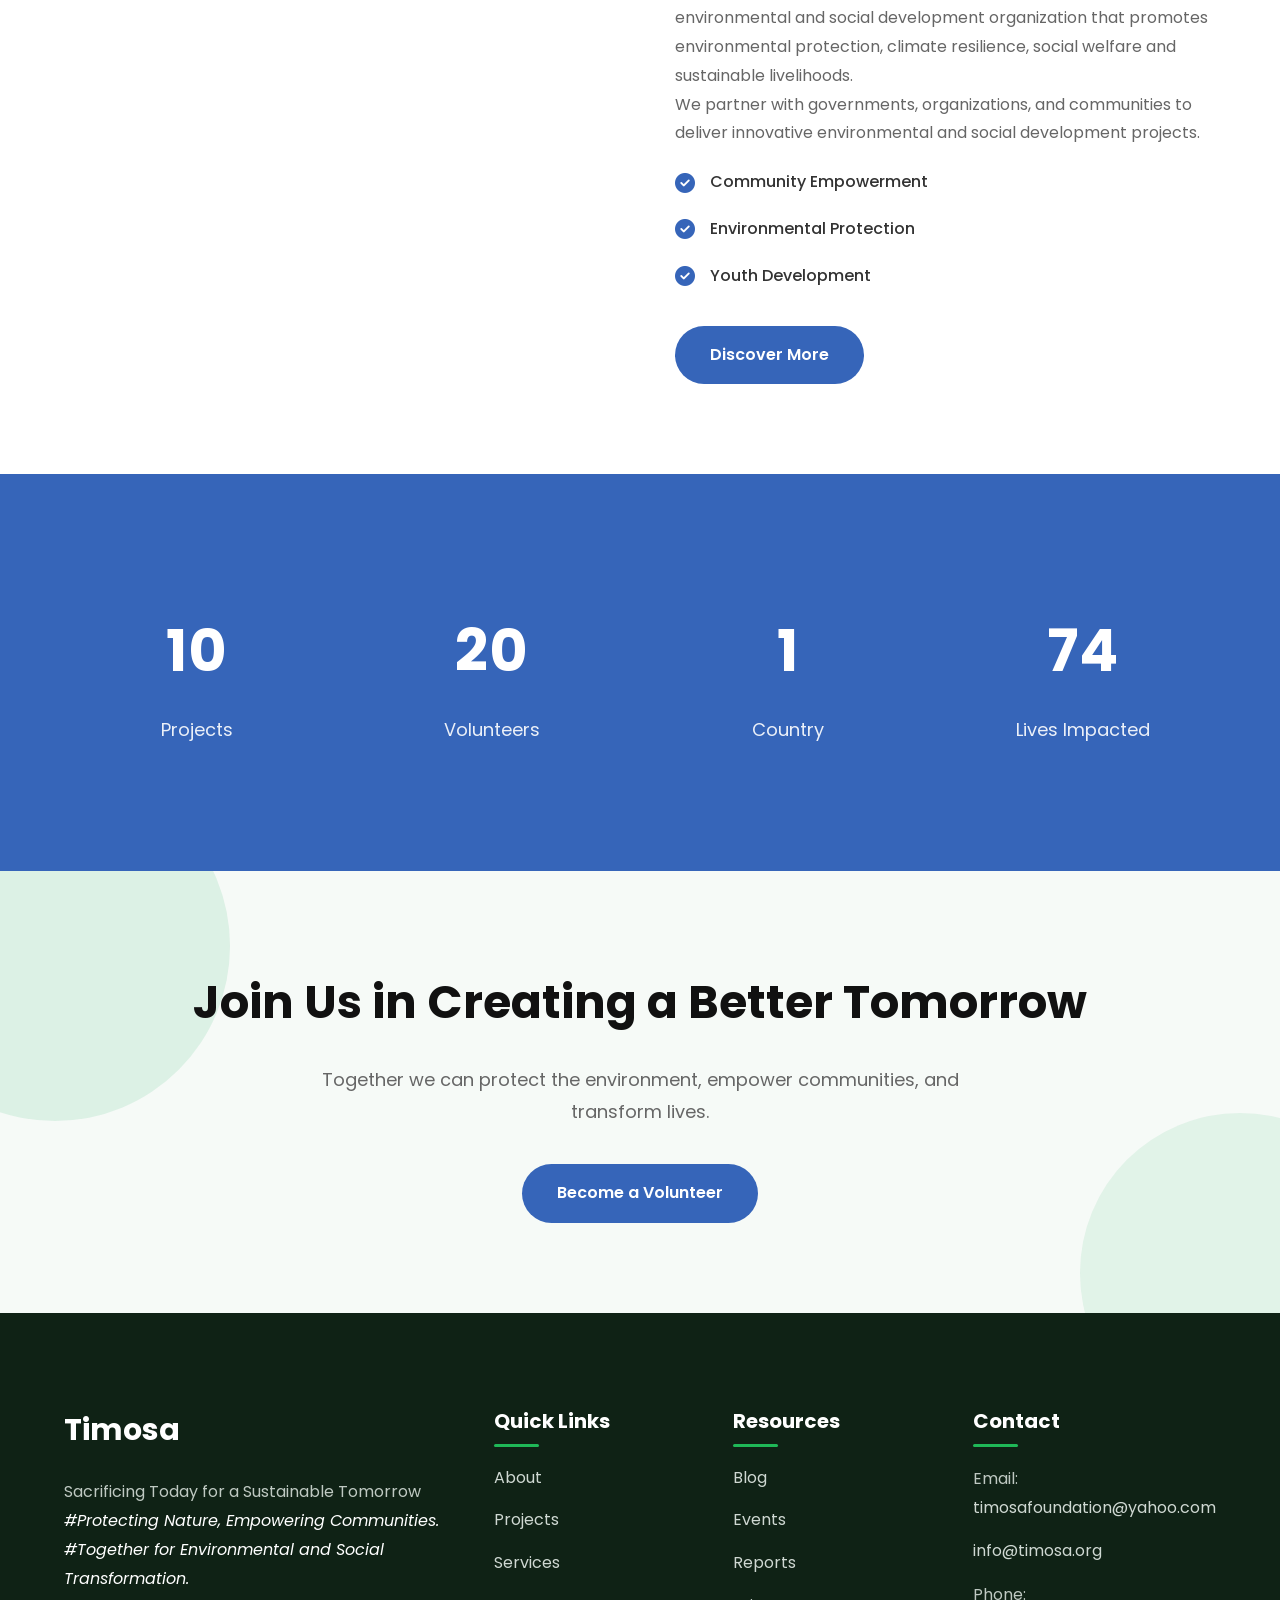
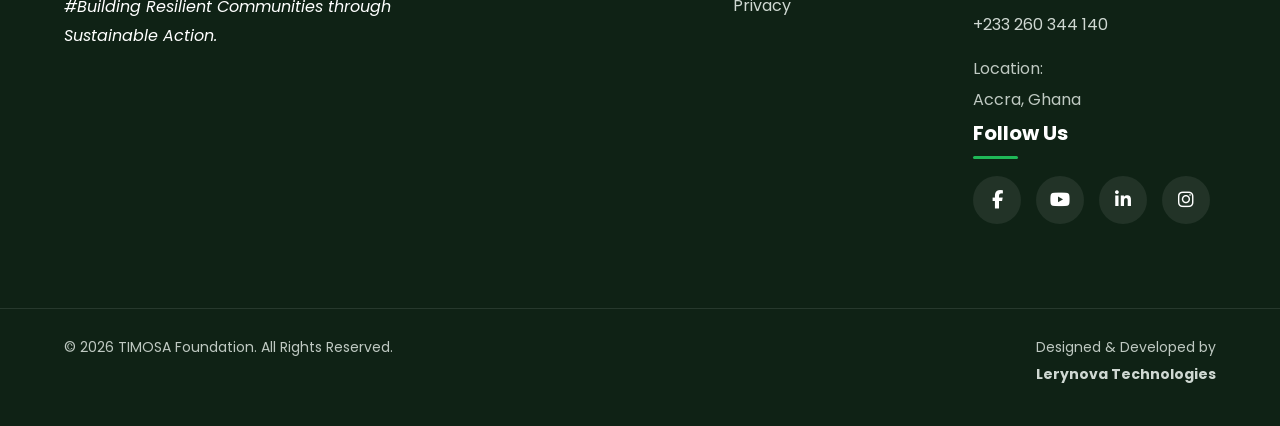
==== commit 5292d335: "Update print statement from 'Hello' to 'Goodbye'" ====
--- a/index.html
+++ b/index.html
@@ -661,8 +661,9 @@
 
             <p>
 
-                Designed & Developed by
-                <strong>Lerynova Technologies</strong>
+
+				Designed & Developed by 
+                <a href="http://www.lerynovatechnologies.com/" target="_blank"> <strong>Lerynova Technologies</strong></a>
 
             </p>
 
